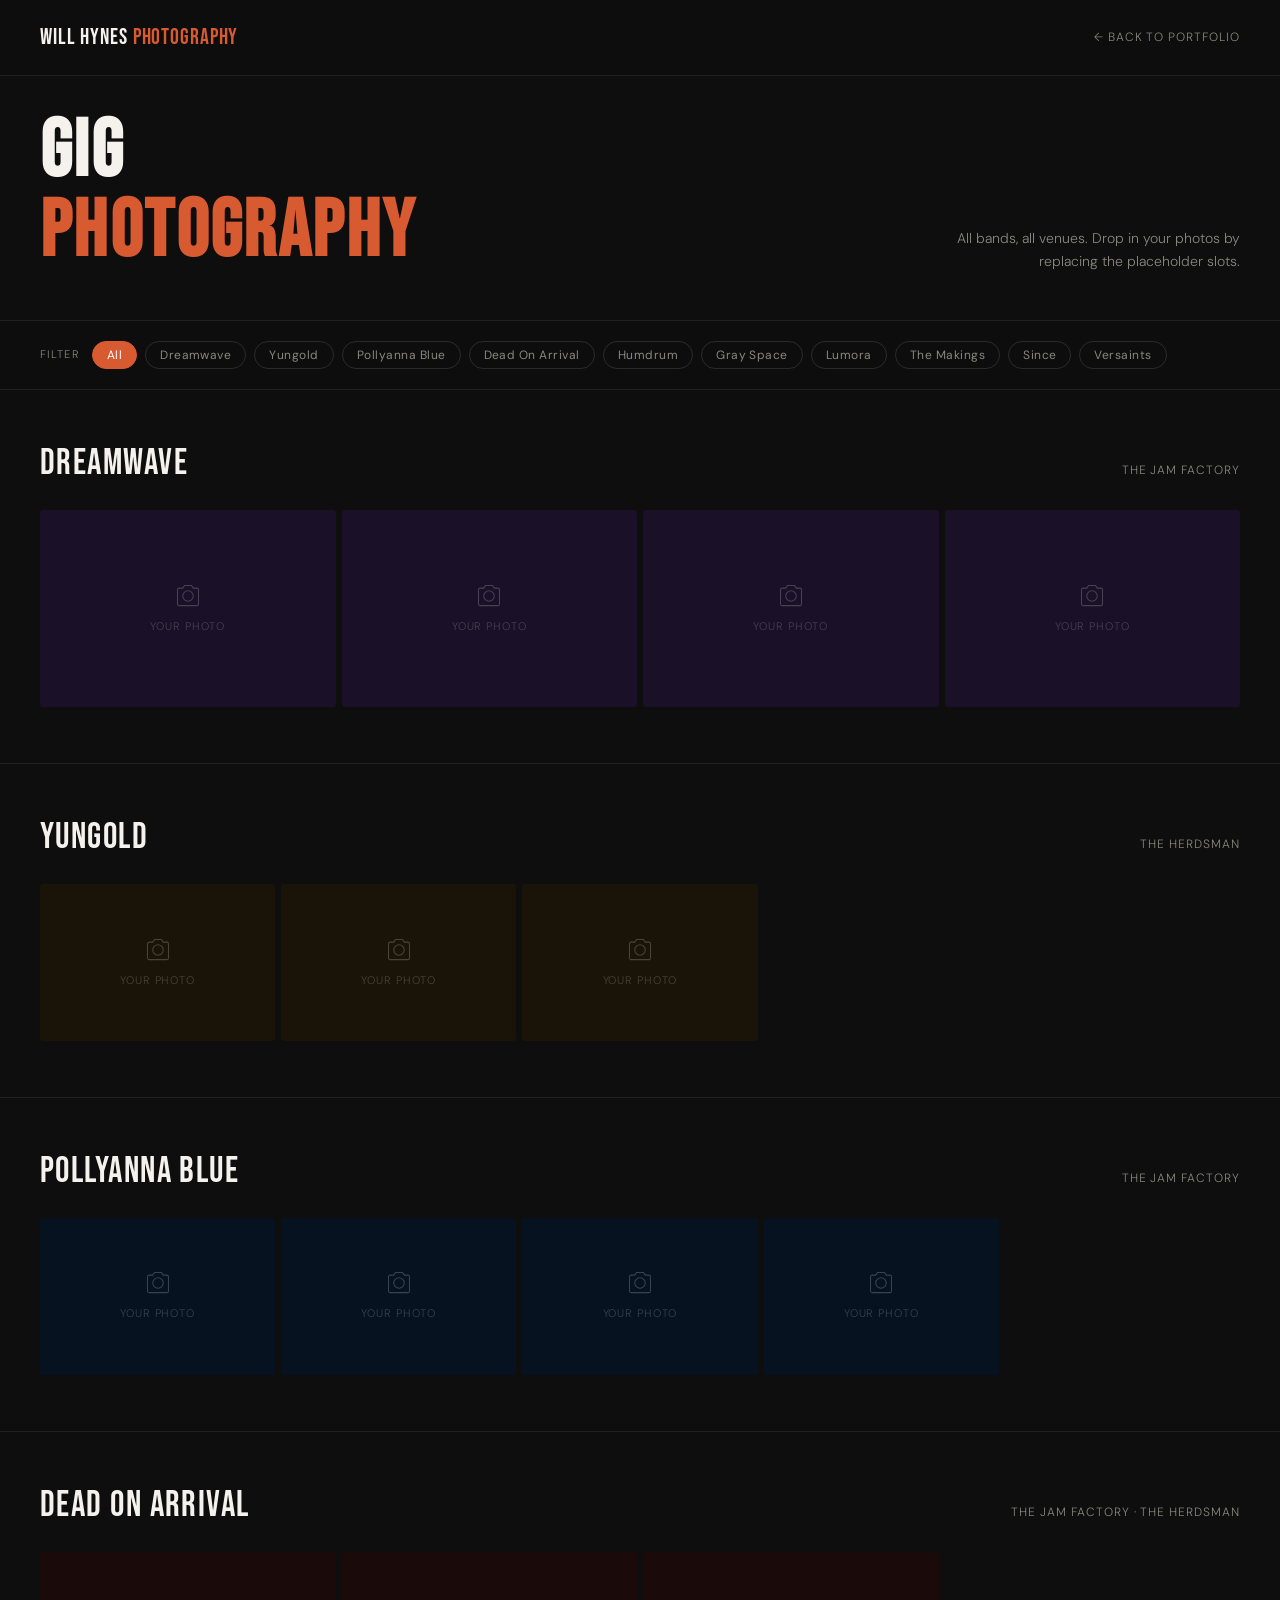
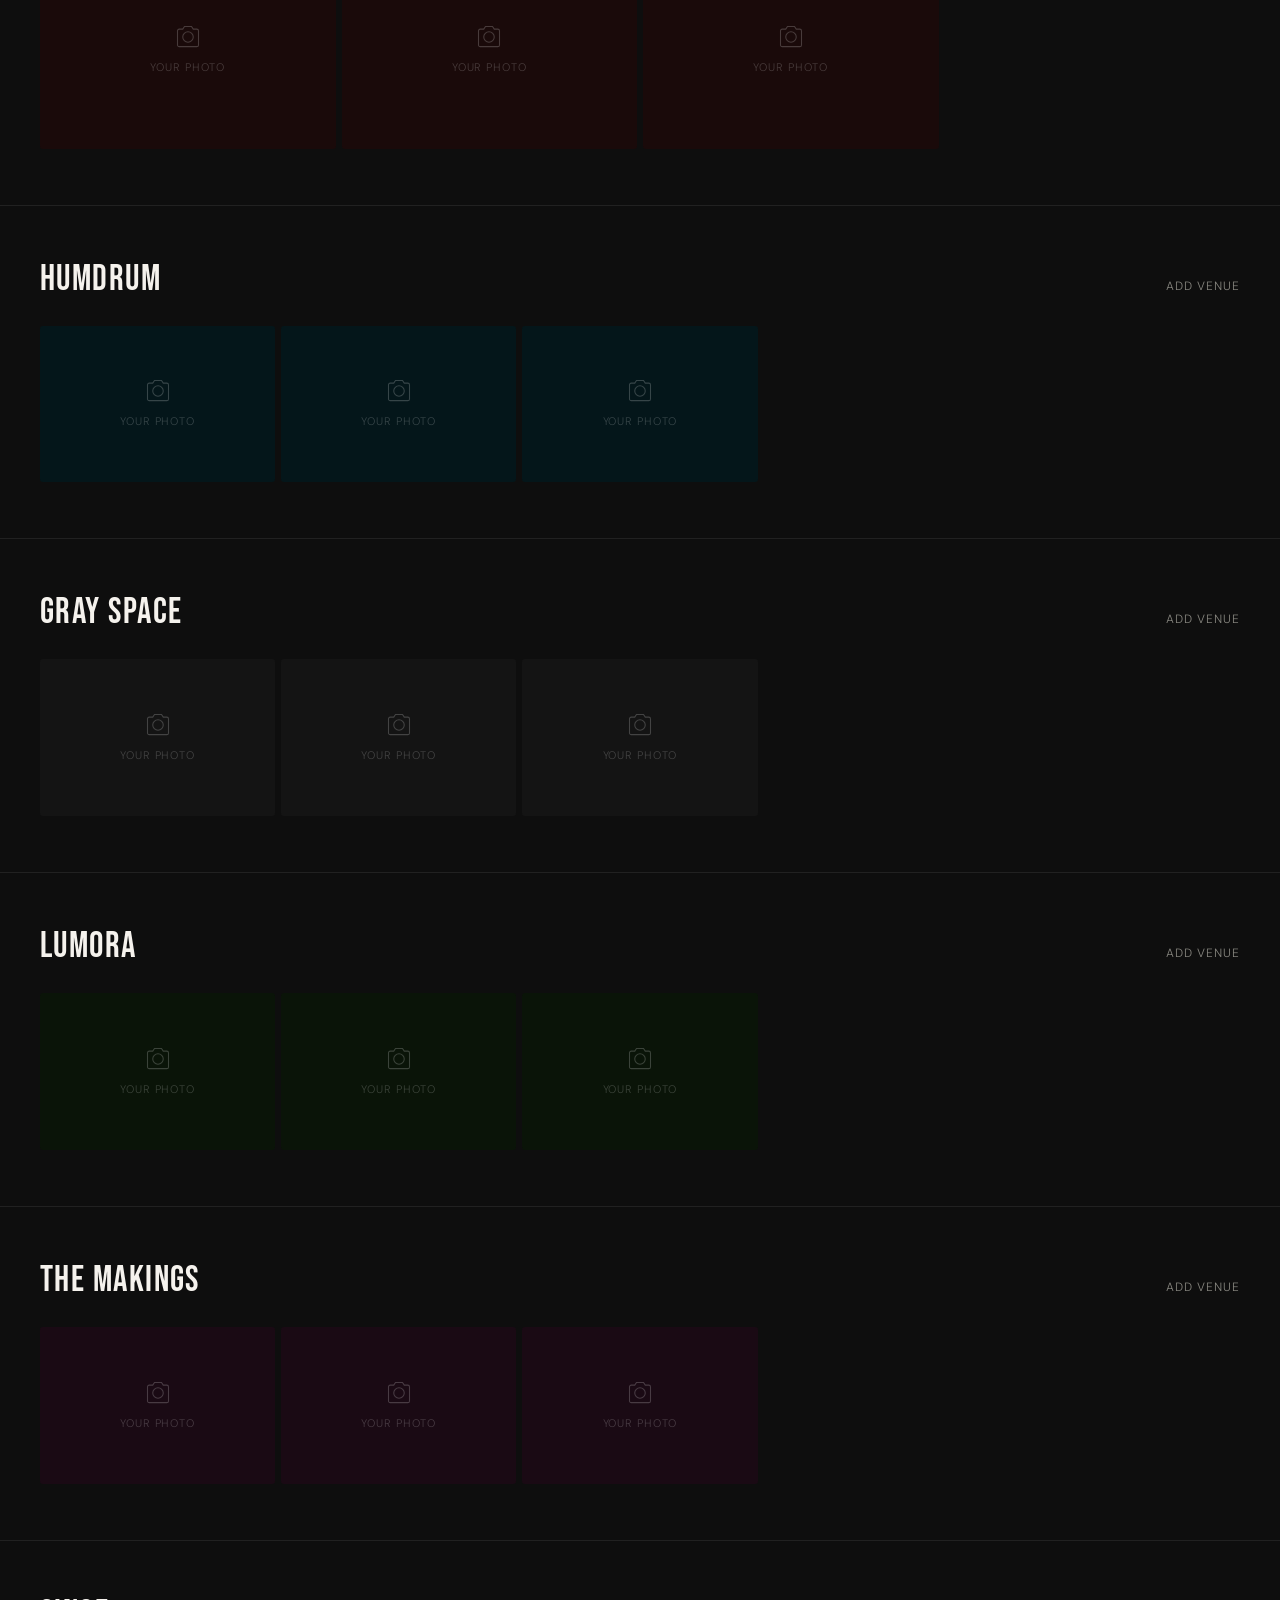
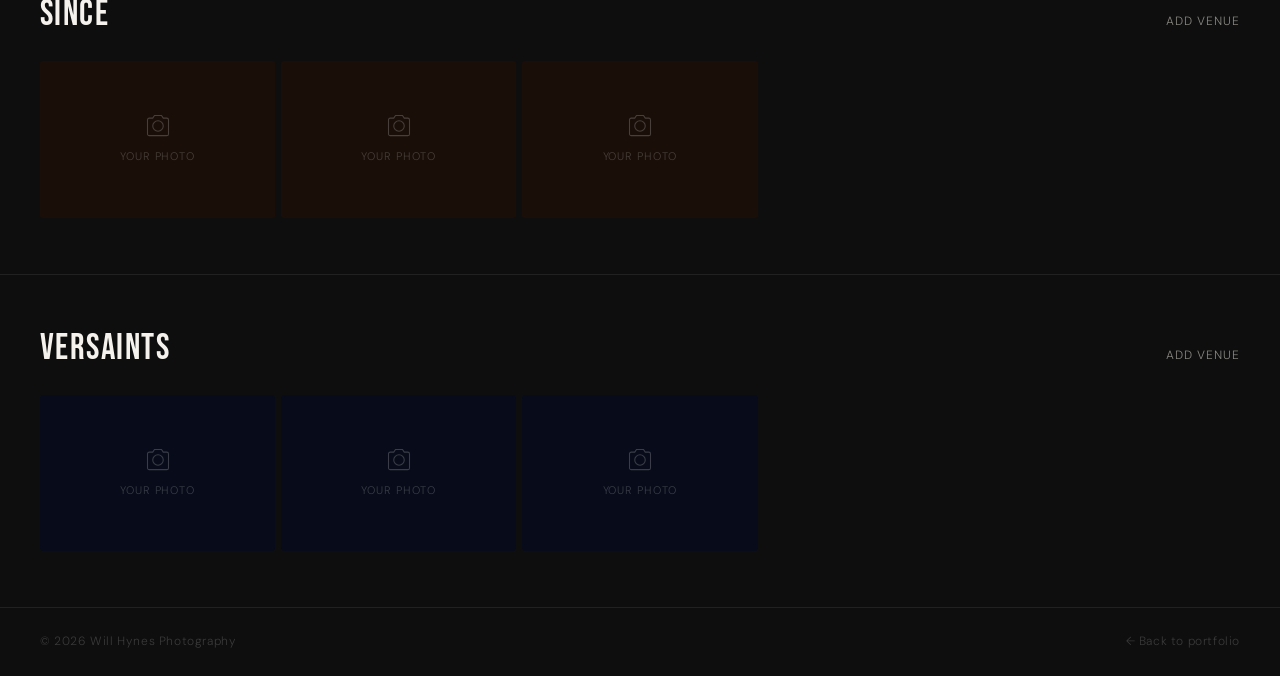
==== will_hynes_gallery.html @ dbe95821 "change photography to index.html, update links in code, tweak touches" ====
<!DOCTYPE html>
<html lang="en">
<head>
<meta charset="UTF-8">
<meta name="viewport" content="width=device-width, initial-scale=1.0">
<title>Gig Photography — Will Hynes</title>
<link rel="preconnect" href="https://fonts.googleapis.com">
<link rel="preconnect" href="https://fonts.gstatic.com" crossorigin>
<link href="https://fonts.googleapis.com/css2?family=Bebas+Neue&family=DM+Sans:ital,wght@0,300;0,400;0,500;1,300&display=swap" rel="stylesheet">
<style>
  *, *::before, *::after { box-sizing: border-box; margin: 0; padding: 0; }

  :root {
    --coral: #D85A30;
    --coral-light: #F0997B;
    --purple: #7F77DD;
    --off-black: #0e0e0e;
    --off-white: #F5F2ED;
    --mid: #888780;
    --font-display: 'Bebas Neue', sans-serif;
    --font-body: 'DM Sans', sans-serif;
  }

  html { scroll-behavior: smooth; }

  body {
    background: var(--off-black);
    color: var(--off-white);
    font-family: var(--font-body);
    font-weight: 300;
    line-height: 1.6;
    overflow-x: hidden;
  }

  /* ── NAV ── */
  nav {
    position: fixed; top: 0; left: 0; right: 0; z-index: 100;
    display: flex; align-items: center; justify-content: space-between;
    padding: 1.25rem 2.5rem;
    border-bottom: 0.5px solid rgba(255,255,255,0.08);
    background: rgba(14,14,14,0.9);
    backdrop-filter: blur(12px);
  }
  .nav-logo {
    font-family: var(--font-display);
    font-size: 22px;
    letter-spacing: 0.04em;
    color: var(--off-white);
    text-decoration: none;
  }
  .nav-logo span { color: var(--coral); }
  .nav-back {
    font-size: 12px; letter-spacing: 0.08em; text-transform: uppercase;
    color: var(--mid); text-decoration: none;
    display: flex; align-items: center; gap: 6px;
    transition: color 0.2s;
  }
  .nav-back:hover { color: var(--off-white); }

  /* ── PAGE HEADER ── */
  .page-header {
    padding: 7rem 2.5rem 3rem;
    border-bottom: 0.5px solid rgba(255,255,255,0.08);
    display: flex; align-items: flex-end; justify-content: space-between;
    flex-wrap: wrap; gap: 1rem;
  }
  .page-header h1 {
    font-family: var(--font-display);
    font-size: clamp(42px, 7vw, 80px);
    letter-spacing: 0.03em;
    line-height: 1;
  }
  .page-header h1 span { color: var(--coral); }
  .page-header p {
    font-size: 14px; color: var(--mid);
    max-width: 300px; text-align: right; line-height: 1.6;
  }

  /* ── FILTER BAR ── */
  .filter-bar {
    padding: 1.25rem 2.5rem;
    border-bottom: 0.5px solid rgba(255,255,255,0.08);
    display: flex; gap: 8px; flex-wrap: wrap; align-items: center;
    position: sticky; top: 64px; z-index: 50;
    background: rgba(14,14,14,0.95);
    backdrop-filter: blur(8px);
  }
  .filter-label {
    font-size: 11px; letter-spacing: 0.1em; text-transform: uppercase;
    color: var(--mid); margin-right: 4px;
  }
  .filter-btn {
    font-family: var(--font-body);
    font-size: 12px; letter-spacing: 0.04em;
    padding: 5px 14px;
    background: transparent;
    border: 0.5px solid rgba(255,255,255,0.12);
    border-radius: 999px;
    color: var(--mid);
    cursor: pointer;
    transition: border-color 0.15s, color 0.15s, background 0.15s;
    white-space: nowrap;
  }
  .filter-btn:hover { border-color: rgba(255,255,255,0.3); color: var(--off-white); }
  .filter-btn.active {
    background: var(--coral);
    border-color: var(--coral);
    color: #fff;
  }

  /* ── BAND SECTIONS ── */
  .band-section {
    padding: 3.5rem 2.5rem;
    border-bottom: 0.5px solid rgba(255,255,255,0.08);
  }
  .band-header {
    display: flex; align-items: baseline; justify-content: space-between;
    margin-bottom: 1.75rem; flex-wrap: wrap; gap: 0.5rem;
  }
  .band-name {
    font-family: var(--font-display);
    font-size: 36px;
    letter-spacing: 0.04em;
    line-height: 1;
  }
  .band-meta {
    font-size: 12px; color: var(--mid);
    letter-spacing: 0.08em; text-transform: uppercase;
  }
  .band-grid {
    display: grid;
    grid-template-columns: repeat(auto-fill, minmax(200px, 1fr));
    gap: 6px;
  }
  .band-grid.wide {
    grid-template-columns: repeat(auto-fill, minmax(260px, 1fr));
  }

  /* photo slot */
  .photo-slot {
    background: #1a1a1a;
    border-radius: 3px;
    overflow: hidden;
    position: relative;
    cursor: pointer;
  }
  .photo-slot-inner {
    aspect-ratio: 3/2;
    display: flex; flex-direction: column;
    align-items: center; justify-content: center;
    gap: 8px;
  }
  .photo-slot-inner svg { opacity: 0.2; }
  .photo-slot-inner span {
    font-size: 11px; color: rgba(255,255,255,0.2);
    letter-spacing: 0.08em; text-transform: uppercase;
  }
  .photo-hover {
    position: absolute; inset: 0;
    background: linear-gradient(to top, rgba(14,14,14,0.75) 0%, transparent 55%);
    display: flex; flex-direction: column; justify-content: flex-end;
    padding: 0.75rem;
    opacity: 0; transition: opacity 0.2s;
  }
  .photo-slot:hover .photo-hover { opacity: 1; }
  .photo-hover-title { font-size: 13px; font-weight: 500; }
  .photo-hover-sub { font-size: 11px; color: var(--mid); }

  /* tint variants */
  .t-purple { background: #1a1028; }
  .t-amber  { background: #1a1408; }
  .t-blue   { background: #071220; }
  .t-red    { background: #1a0a0a; }
  .t-teal   { background: #04161a; }
  .t-gray   { background: #141414; }
  .t-green  { background: #0a1408; }
  .t-pink   { background: #1a0a14; }
  .t-coral  { background: #1a0e08; }
  .t-navy   { background: #080c1a; }

  /* ── FOOTER ── */
  footer {
    padding: 1.5rem 2.5rem;
    display: flex; align-items: center; justify-content: space-between;
    font-size: 12px; color: rgba(255,255,255,0.18);
    letter-spacing: 0.05em; flex-wrap: wrap; gap: 0.5rem;
  }

  /* ── FADE IN ── */
  .fade-up {
    opacity: 0; transform: translateY(20px);
    transition: opacity 0.6s ease, transform 0.6s ease;
  }
  .fade-up.visible { opacity: 1; transform: translateY(0); }

  @media (max-width: 600px) {
    .page-header { padding: 6rem 1.25rem 2rem; }
    .filter-bar { padding: 1rem 1.25rem; }
    .band-section { padding: 2.5rem 1.25rem; }
    nav { padding: 1rem 1.25rem; }
    footer { padding: 1.25rem; }
  }
</style>
</head>
<body>

<nav>
  <a href="index.html" class="nav-logo">Will Hynes <span>Photography</span></a>
  <a href="index.html" class="nav-back">← Back to portfolio</a>
</nav>

<div class="page-header">
  <h1>Gig<br><span>Photography</span></h1>
  <p>All bands, all venues. Drop in your photos by replacing the placeholder slots.</p>
</div>

<!-- FILTER BAR -->
<div class="filter-bar">
  <span class="filter-label">Filter</span>
  <button class="filter-btn active" data-filter="all">All</button>
  <button class="filter-btn" data-filter="dreamwave">Dreamwave</button>
  <button class="filter-btn" data-filter="yungold">Yungold</button>
  <button class="filter-btn" data-filter="pollyanna-blue">Pollyanna Blue</button>
  <button class="filter-btn" data-filter="dead-on-arrival">Dead On Arrival</button>
  <button class="filter-btn" data-filter="humdrum">Humdrum</button>
  <button class="filter-btn" data-filter="gray-space">Gray Space</button>
  <button class="filter-btn" data-filter="lumora">Lumora</button>
  <button class="filter-btn" data-filter="the-makings">The Makings</button>
  <button class="filter-btn" data-filter="since">Since</button>
  <button class="filter-btn" data-filter="versaints">Versaints</button>
</div>

<!-- DREAMWAVE -->
<div class="band-section fade-up" data-band="dreamwave">
  <div class="band-header">
    <div class="band-name">Dreamwave</div>
    <div class="band-meta">The Jam Factory</div>
  </div>
  <div class="band-grid wide">
    <div class="photo-slot t-purple"><div class="photo-slot-inner"><svg width="28" height="28" viewBox="0 0 32 32" fill="none"><circle cx="16" cy="16" r="6" stroke="white" stroke-width="1.2"/><path d="M12 4h8l2 3h4a2 2 0 012 2v16a2 2 0 01-2 2H6a2 2 0 01-2-2V9a2 2 0 012-2h4l2-3z" stroke="white" stroke-width="1.2" fill="none"/></svg><span>your photo</span></div><div class="photo-hover"><div class="photo-hover-title">Dreamwave</div><div class="photo-hover-sub">The Jam Factory</div></div></div>
    <div class="photo-slot t-purple"><div class="photo-slot-inner"><svg width="28" height="28" viewBox="0 0 32 32" fill="none"><circle cx="16" cy="16" r="6" stroke="white" stroke-width="1.2"/><path d="M12 4h8l2 3h4a2 2 0 012 2v16a2 2 0 01-2 2H6a2 2 0 01-2-2V9a2 2 0 012-2h4l2-3z" stroke="white" stroke-width="1.2" fill="none"/></svg><span>your photo</span></div><div class="photo-hover"><div class="photo-hover-title">Dreamwave</div><div class="photo-hover-sub">The Jam Factory</div></div></div>
    <div class="photo-slot t-purple"><div class="photo-slot-inner"><svg width="28" height="28" viewBox="0 0 32 32" fill="none"><circle cx="16" cy="16" r="6" stroke="white" stroke-width="1.2"/><path d="M12 4h8l2 3h4a2 2 0 012 2v16a2 2 0 01-2 2H6a2 2 0 01-2-2V9a2 2 0 012-2h4l2-3z" stroke="white" stroke-width="1.2" fill="none"/></svg><span>your photo</span></div><div class="photo-hover"><div class="photo-hover-title">Dreamwave</div><div class="photo-hover-sub">The Jam Factory</div></div></div>
    <div class="photo-slot t-purple"><div class="photo-slot-inner"><svg width="28" height="28" viewBox="0 0 32 32" fill="none"><circle cx="16" cy="16" r="6" stroke="white" stroke-width="1.2"/><path d="M12 4h8l2 3h4a2 2 0 012 2v16a2 2 0 01-2 2H6a2 2 0 01-2-2V9a2 2 0 012-2h4l2-3z" stroke="white" stroke-width="1.2" fill="none"/></svg><span>your photo</span></div><div class="photo-hover"><div class="photo-hover-title">Dreamwave</div><div class="photo-hover-sub">The Jam Factory</div></div></div>
  </div>
</div>

<!-- YUNGOLD -->
<div class="band-section fade-up" data-band="yungold">
  <div class="band-header">
    <div class="band-name">Yungold</div>
    <div class="band-meta">The Herdsman</div>
  </div>
  <div class="band-grid">
    <div class="photo-slot t-amber"><div class="photo-slot-inner"><svg width="28" height="28" viewBox="0 0 32 32" fill="none"><circle cx="16" cy="16" r="6" stroke="white" stroke-width="1.2"/><path d="M12 4h8l2 3h4a2 2 0 012 2v16a2 2 0 01-2 2H6a2 2 0 01-2-2V9a2 2 0 012-2h4l2-3z" stroke="white" stroke-width="1.2" fill="none"/></svg><span>your photo</span></div><div class="photo-hover"><div class="photo-hover-title">Yungold</div><div class="photo-hover-sub">The Herdsman</div></div></div>
    <div class="photo-slot t-amber"><div class="photo-slot-inner"><svg width="28" height="28" viewBox="0 0 32 32" fill="none"><circle cx="16" cy="16" r="6" stroke="white" stroke-width="1.2"/><path d="M12 4h8l2 3h4a2 2 0 012 2v16a2 2 0 01-2 2H6a2 2 0 01-2-2V9a2 2 0 012-2h4l2-3z" stroke="white" stroke-width="1.2" fill="none"/></svg><span>your photo</span></div><div class="photo-hover"><div class="photo-hover-title">Yungold</div><div class="photo-hover-sub">The Herdsman</div></div></div>
    <div class="photo-slot t-amber"><div class="photo-slot-inner"><svg width="28" height="28" viewBox="0 0 32 32" fill="none"><circle cx="16" cy="16" r="6" stroke="white" stroke-width="1.2"/><path d="M12 4h8l2 3h4a2 2 0 012 2v16a2 2 0 01-2 2H6a2 2 0 01-2-2V9a2 2 0 012-2h4l2-3z" stroke="white" stroke-width="1.2" fill="none"/></svg><span>your photo</span></div><div class="photo-hover"><div class="photo-hover-title">Yungold</div><div class="photo-hover-sub">The Herdsman</div></div></div>
  </div>
</div>

<!-- POLLYANNA BLUE -->
<div class="band-section fade-up" data-band="pollyanna-blue">
  <div class="band-header">
    <div class="band-name">Pollyanna Blue</div>
    <div class="band-meta">The Jam Factory</div>
  </div>
  <div class="band-grid">
    <div class="photo-slot t-blue"><div class="photo-slot-inner"><svg width="28" height="28" viewBox="0 0 32 32" fill="none"><circle cx="16" cy="16" r="6" stroke="white" stroke-width="1.2"/><path d="M12 4h8l2 3h4a2 2 0 012 2v16a2 2 0 01-2 2H6a2 2 0 01-2-2V9a2 2 0 012-2h4l2-3z" stroke="white" stroke-width="1.2" fill="none"/></svg><span>your photo</span></div><div class="photo-hover"><div class="photo-hover-title">Pollyanna Blue</div><div class="photo-hover-sub">The Jam Factory</div></div></div>
    <div class="photo-slot t-blue"><div class="photo-slot-inner"><svg width="28" height="28" viewBox="0 0 32 32" fill="none"><circle cx="16" cy="16" r="6" stroke="white" stroke-width="1.2"/><path d="M12 4h8l2 3h4a2 2 0 012 2v16a2 2 0 01-2 2H6a2 2 0 01-2-2V9a2 2 0 012-2h4l2-3z" stroke="white" stroke-width="1.2" fill="none"/></svg><span>your photo</span></div><div class="photo-hover"><div class="photo-hover-title">Pollyanna Blue</div><div class="photo-hover-sub">The Jam Factory</div></div></div>
    <div class="photo-slot t-blue"><div class="photo-slot-inner"><svg width="28" height="28" viewBox="0 0 32 32" fill="none"><circle cx="16" cy="16" r="6" stroke="white" stroke-width="1.2"/><path d="M12 4h8l2 3h4a2 2 0 012 2v16a2 2 0 01-2 2H6a2 2 0 01-2-2V9a2 2 0 012-2h4l2-3z" stroke="white" stroke-width="1.2" fill="none"/></svg><span>your photo</span></div><div class="photo-hover"><div class="photo-hover-title">Pollyanna Blue</div><div class="photo-hover-sub">The Jam Factory</div></div></div>
    <div class="photo-slot t-blue"><div class="photo-slot-inner"><svg width="28" height="28" viewBox="0 0 32 32" fill="none"><circle cx="16" cy="16" r="6" stroke="white" stroke-width="1.2"/><path d="M12 4h8l2 3h4a2 2 0 012 2v16a2 2 0 01-2 2H6a2 2 0 01-2-2V9a2 2 0 012-2h4l2-3z" stroke="white" stroke-width="1.2" fill="none"/></svg><span>your photo</span></div><div class="photo-hover"><div class="photo-hover-title">Pollyanna Blue</div><div class="photo-hover-sub">The Jam Factory</div></div></div>
  </div>
</div>

<!-- DEAD ON ARRIVAL -->
<div class="band-section fade-up" data-band="dead-on-arrival">
  <div class="band-header">
    <div class="band-name">Dead On Arrival</div>
    <div class="band-meta">The Jam Factory · The Herdsman</div>
  </div>
  <div class="band-grid wide">
    <div class="photo-slot t-red"><div class="photo-slot-inner"><svg width="28" height="28" viewBox="0 0 32 32" fill="none"><circle cx="16" cy="16" r="6" stroke="white" stroke-width="1.2"/><path d="M12 4h8l2 3h4a2 2 0 012 2v16a2 2 0 01-2 2H6a2 2 0 01-2-2V9a2 2 0 012-2h4l2-3z" stroke="white" stroke-width="1.2" fill="none"/></svg><span>your photo</span></div><div class="photo-hover"><div class="photo-hover-title">Dead On Arrival</div><div class="photo-hover-sub">The Jam Factory</div></div></div>
    <div class="photo-slot t-red"><div class="photo-slot-inner"><svg width="28" height="28" viewBox="0 0 32 32" fill="none"><circle cx="16" cy="16" r="6" stroke="white" stroke-width="1.2"/><path d="M12 4h8l2 3h4a2 2 0 012 2v16a2 2 0 01-2 2H6a2 2 0 01-2-2V9a2 2 0 012-2h4l2-3z" stroke="white" stroke-width="1.2" fill="none"/></svg><span>your photo</span></div><div class="photo-hover"><div class="photo-hover-title">Dead On Arrival</div><div class="photo-hover-sub">The Herdsman</div></div></div>
    <div class="photo-slot t-red"><div class="photo-slot-inner"><svg width="28" height="28" viewBox="0 0 32 32" fill="none"><circle cx="16" cy="16" r="6" stroke="white" stroke-width="1.2"/><path d="M12 4h8l2 3h4a2 2 0 012 2v16a2 2 0 01-2 2H6a2 2 0 01-2-2V9a2 2 0 012-2h4l2-3z" stroke="white" stroke-width="1.2" fill="none"/></svg><span>your photo</span></div><div class="photo-hover"><div class="photo-hover-title">Dead On Arrival</div><div class="photo-hover-sub">The Jam Factory</div></div></div>
  </div>
</div>

<!-- HUMDRUM -->
<div class="band-section fade-up" data-band="humdrum">
  <div class="band-header">
    <div class="band-name">Humdrum</div>
    <div class="band-meta">Add venue</div>
  </div>
  <div class="band-grid">
    <div class="photo-slot t-teal"><div class="photo-slot-inner"><svg width="28" height="28" viewBox="0 0 32 32" fill="none"><circle cx="16" cy="16" r="6" stroke="white" stroke-width="1.2"/><path d="M12 4h8l2 3h4a2 2 0 012 2v16a2 2 0 01-2 2H6a2 2 0 01-2-2V9a2 2 0 012-2h4l2-3z" stroke="white" stroke-width="1.2" fill="none"/></svg><span>your photo</span></div><div class="photo-hover"><div class="photo-hover-title">Humdrum</div><div class="photo-hover-sub">Live</div></div></div>
    <div class="photo-slot t-teal"><div class="photo-slot-inner"><svg width="28" height="28" viewBox="0 0 32 32" fill="none"><circle cx="16" cy="16" r="6" stroke="white" stroke-width="1.2"/><path d="M12 4h8l2 3h4a2 2 0 012 2v16a2 2 0 01-2 2H6a2 2 0 01-2-2V9a2 2 0 012-2h4l2-3z" stroke="white" stroke-width="1.2" fill="none"/></svg><span>your photo</span></div><div class="photo-hover"><div class="photo-hover-title">Humdrum</div><div class="photo-hover-sub">Live</div></div></div>
    <div class="photo-slot t-teal"><div class="photo-slot-inner"><svg width="28" height="28" viewBox="0 0 32 32" fill="none"><circle cx="16" cy="16" r="6" stroke="white" stroke-width="1.2"/><path d="M12 4h8l2 3h4a2 2 0 012 2v16a2 2 0 01-2 2H6a2 2 0 01-2-2V9a2 2 0 012-2h4l2-3z" stroke="white" stroke-width="1.2" fill="none"/></svg><span>your photo</span></div><div class="photo-hover"><div class="photo-hover-title">Humdrum</div><div class="photo-hover-sub">Live</div></div></div>
  </div>
</div>

<!-- GRAY SPACE -->
<div class="band-section fade-up" data-band="gray-space">
  <div class="band-header">
    <div class="band-name">Gray Space</div>
    <div class="band-meta">Add venue</div>
  </div>
  <div class="band-grid">
    <div class="photo-slot t-gray"><div class="photo-slot-inner"><svg width="28" height="28" viewBox="0 0 32 32" fill="none"><circle cx="16" cy="16" r="6" stroke="white" stroke-width="1.2"/><path d="M12 4h8l2 3h4a2 2 0 012 2v16a2 2 0 01-2 2H6a2 2 0 01-2-2V9a2 2 0 012-2h4l2-3z" stroke="white" stroke-width="1.2" fill="none"/></svg><span>your photo</span></div><div class="photo-hover"><div class="photo-hover-title">Gray Space</div><div class="photo-hover-sub">Live</div></div></div>
    <div class="photo-slot t-gray"><div class="photo-slot-inner"><svg width="28" height="28" viewBox="0 0 32 32" fill="none"><circle cx="16" cy="16" r="6" stroke="white" stroke-width="1.2"/><path d="M12 4h8l2 3h4a2 2 0 012 2v16a2 2 0 01-2 2H6a2 2 0 01-2-2V9a2 2 0 012-2h4l2-3z" stroke="white" stroke-width="1.2" fill="none"/></svg><span>your photo</span></div><div class="photo-hover"><div class="photo-hover-title">Gray Space</div><div class="photo-hover-sub">Live</div></div></div>
    <div class="photo-slot t-gray"><div class="photo-slot-inner"><svg width="28" height="28" viewBox="0 0 32 32" fill="none"><circle cx="16" cy="16" r="6" stroke="white" stroke-width="1.2"/><path d="M12 4h8l2 3h4a2 2 0 012 2v16a2 2 0 01-2 2"/><path d="M12 4h8l2 3h4a2 2 0 012 2v16a2 2 0 01-2 2H6a2 2 0 01-2-2V9a2 2 0 012-2h4l2-3z" stroke="white" stroke-width="1.2" fill="none"/></svg><span>your photo</span></div><div class="photo-hover"><div class="photo-hover-title">Gray Space</div><div class="photo-hover-sub">Live</div></div></div>
  </div>
</div>

<!-- LUMORA -->
<div class="band-section fade-up" data-band="lumora">
  <div class="band-header">
    <div class="band-name">Lumora</div>
    <div class="band-meta">Add venue</div>
  </div>
  <div class="band-grid">
    <div class="photo-slot t-green"><div class="photo-slot-inner"><svg width="28" height="28" viewBox="0 0 32 32" fill="none"><circle cx="16" cy="16" r="6" stroke="white" stroke-width="1.2"/><path d="M12 4h8l2 3h4a2 2 0 012 2v16a2 2 0 01-2 2H6a2 2 0 01-2-2V9a2 2 0 012-2h4l2-3z" stroke="white" stroke-width="1.2" fill="none"/></svg><span>your photo</span></div><div class="photo-hover"><div class="photo-hover-title">Lumora</div><div class="photo-hover-sub">Live</div></div></div>
    <div class="photo-slot t-green"><div class="photo-slot-inner"><svg width="28" height="28" viewBox="0 0 32 32" fill="none"><circle cx="16" cy="16" r="6" stroke="white" stroke-width="1.2"/><path d="M12 4h8l2 3h4a2 2 0 012 2v16a2 2 0 01-2 2H6a2 2 0 01-2-2V9a2 2 0 012-2h4l2-3z" stroke="white" stroke-width="1.2" fill="none"/></svg><span>your photo</span></div><div class="photo-hover"><div class="photo-hover-title">Lumora</div><div class="photo-hover-sub">Live</div></div></div>
    <div class="photo-slot t-green"><div class="photo-slot-inner"><svg width="28" height="28" viewBox="0 0 32 32" fill="none"><circle cx="16" cy="16" r="6" stroke="white" stroke-width="1.2"/><path d="M12 4h8l2 3h4a2 2 0 012 2v16a2 2 0 01-2 2H6a2 2 0 01-2-2V9a2 2 0 012-2h4l2-3z" stroke="white" stroke-width="1.2" fill="none"/></svg><span>your photo</span></div><div class="photo-hover"><div class="photo-hover-title">Lumora</div><div class="photo-hover-sub">Live</div></div></div>
  </div>
</div>

<!-- THE MAKINGS -->
<div class="band-section fade-up" data-band="the-makings">
  <div class="band-header">
    <div class="band-name">The Makings</div>
    <div class="band-meta">Add venue</div>
  </div>
  <div class="band-grid">
    <div class="photo-slot t-pink"><div class="photo-slot-inner"><svg width="28" height="28" viewBox="0 0 32 32" fill="none"><circle cx="16" cy="16" r="6" stroke="white" stroke-width="1.2"/><path d="M12 4h8l2 3h4a2 2 0 012 2v16a2 2 0 01-2 2H6a2 2 0 01-2-2V9a2 2 0 012-2h4l2-3z" stroke="white" stroke-width="1.2" fill="none"/></svg><span>your photo</span></div><div class="photo-hover"><div class="photo-hover-title">The Makings</div><div class="photo-hover-sub">Live</div></div></div>
    <div class="photo-slot t-pink"><div class="photo-slot-inner"><svg width="28" height="28" viewBox="0 0 32 32" fill="none"><circle cx="16" cy="16" r="6" stroke="white" stroke-width="1.2"/><path d="M12 4h8l2 3h4a2 2 0 012 2v16a2 2 0 01-2 2H6a2 2 0 01-2-2V9a2 2 0 012-2h4l2-3z" stroke="white" stroke-width="1.2" fill="none"/></svg><span>your photo</span></div><div class="photo-hover"><div class="photo-hover-title">The Makings</div><div class="photo-hover-sub">Live</div></div></div>
    <div class="photo-slot t-pink"><div class="photo-slot-inner"><svg width="28" height="28" viewBox="0 0 32 32" fill="none"><circle cx="16" cy="16" r="6" stroke="white" stroke-width="1.2"/><path d="M12 4h8l2 3h4a2 2 0 012 2v16a2 2 0 01-2 2H6a2 2 0 01-2-2V9a2 2 0 012-2h4l2-3z" stroke="white" stroke-width="1.2" fill="none"/></svg><span>your photo</span></div><div class="photo-hover"><div class="photo-hover-title">The Makings</div><div class="photo-hover-sub">Live</div></div></div>
  </div>
</div>

<!-- SINCE -->
<div class="band-section fade-up" data-band="since">
  <div class="band-header">
    <div class="band-name">Since</div>
    <div class="band-meta">Add venue</div>
  </div>
  <div class="band-grid">
    <div class="photo-slot t-coral"><div class="photo-slot-inner"><svg width="28" height="28" viewBox="0 0 32 32" fill="none"><circle cx="16" cy="16" r="6" stroke="white" stroke-width="1.2"/><path d="M12 4h8l2 3h4a2 2 0 012 2v16a2 2 0 01-2 2H6a2 2 0 01-2-2V9a2 2 0 012-2h4l2-3z" stroke="white" stroke-width="1.2" fill="none"/></svg><span>your photo</span></div><div class="photo-hover"><div class="photo-hover-title">Since</div><div class="photo-hover-sub">Live</div></div></div>
    <div class="photo-slot t-coral"><div class="photo-slot-inner"><svg width="28" height="28" viewBox="0 0 32 32" fill="none"><circle cx="16" cy="16" r="6" stroke="white" stroke-width="1.2"/><path d="M12 4h8l2 3h4a2 2 0 012 2v16a2 2 0 01-2 2H6a2 2 0 01-2-2V9a2 2 0 012-2h4l2-3z" stroke="white" stroke-width="1.2" fill="none"/></svg><span>your photo</span></div><div class="photo-hover"><div class="photo-hover-title">Since</div><div class="photo-hover-sub">Live</div></div></div>
    <div class="photo-slot t-coral"><div class="photo-slot-inner"><svg width="28" height="28" viewBox="0 0 32 32" fill="none"><circle cx="16" cy="16" r="6" stroke="white" stroke-width="1.2"/><path d="M12 4h8l2 3h4a2 2 0 012 2v16a2 2 0 01-2 2H6a2 2 0 01-2-2V9a2 2 0 012-2h4l2-3z" stroke="white" stroke-width="1.2" fill="none"/></svg><span>your photo</span></div><div class="photo-hover"><div class="photo-hover-title">Since</div><div class="photo-hover-sub">Live</div></div></div>
  </div>
</div>

<!-- VERSAINTS -->
<div class="band-section fade-up" data-band="versaints">
  <div class="band-header">
    <div class="band-name">Versaints</div>
    <div class="band-meta">Add venue</div>
  </div>
  <div class="band-grid">
    <div class="photo-slot t-navy"><div class="photo-slot-inner"><svg width="28" height="28" viewBox="0 0 32 32" fill="none"><circle cx="16" cy="16" r="6" stroke="white" stroke-width="1.2"/><path d="M12 4h8l2 3h4a2 2 0 012 2v16a2 2 0 01-2 2H6a2 2 0 01-2-2V9a2 2 0 012-2h4l2-3z" stroke="white" stroke-width="1.2" fill="none"/></svg><span>your photo</span></div><div class="photo-hover"><div class="photo-hover-title">Versaints</div><div class="photo-hover-sub">Live</div></div></div>
    <div class="photo-slot t-navy"><div class="photo-slot-inner"><svg width="28" height="28" viewBox="0 0 32 32" fill="none"><circle cx="16" cy="16" r="6" stroke="white" stroke-width="1.2"/><path d="M12 4h8l2 3h4a2 2 0 012 2v16a2 2 0 01-2 2H6a2 2 0 01-2-2V9a2 2 0 012-2h4l2-3z" stroke="white" stroke-width="1.2" fill="none"/></svg><span>your photo</span></div><div class="photo-hover"><div class="photo-hover-title">Versaints</div><div class="photo-hover-sub">Live</div></div></div>
    <div class="photo-slot t-navy"><div class="photo-slot-inner"><svg width="28" height="28" viewBox="0 0 32 32" fill="none"><circle cx="16" cy="16" r="6" stroke="white" stroke-width="1.2"/><path d="M12 4h8l2 3h4a2 2 0 012 2v16a2 2 0 01-2 2H6a2 2 0 01-2-2V9a2 2 0 012-2h4l2-3z" stroke="white" stroke-width="1.2" fill="none"/></svg><span>your photo</span></div><div class="photo-hover"><div class="photo-hover-title">Versaints</div><div class="photo-hover-sub">Live</div></div></div>
  </div>
</div>

<footer>
  <span>© 2026 Will Hynes Photography</span>
  <a href="index.html" style="color:rgba(255,255,255,0.18); text-decoration:none;">← Back to portfolio</a>
</footer>

<script>
  const observer = new IntersectionObserver((entries) => {
    entries.forEach(e => { if (e.isIntersecting) { e.target.classList.add('visible'); observer.unobserve(e.target); } });
  }, { threshold: 0.08 });
  document.querySelectorAll('.fade-up').forEach(el => observer.observe(el));

  const btns = document.querySelectorAll('.filter-btn');
  const sections = document.querySelectorAll('.band-section');

  btns.forEach(btn => {
    btn.addEventListener('click', () => {
      btns.forEach(b => b.classList.remove('active'));
      btn.classList.add('active');
      const filter = btn.dataset.filter;
      sections.forEach(s => {
        if (filter === 'all' || s.dataset.band === filter) {
          s.style.display = '';
        } else {
          s.style.display = 'none';
        }
      });
    });
  });
</script>
</body>
</html>
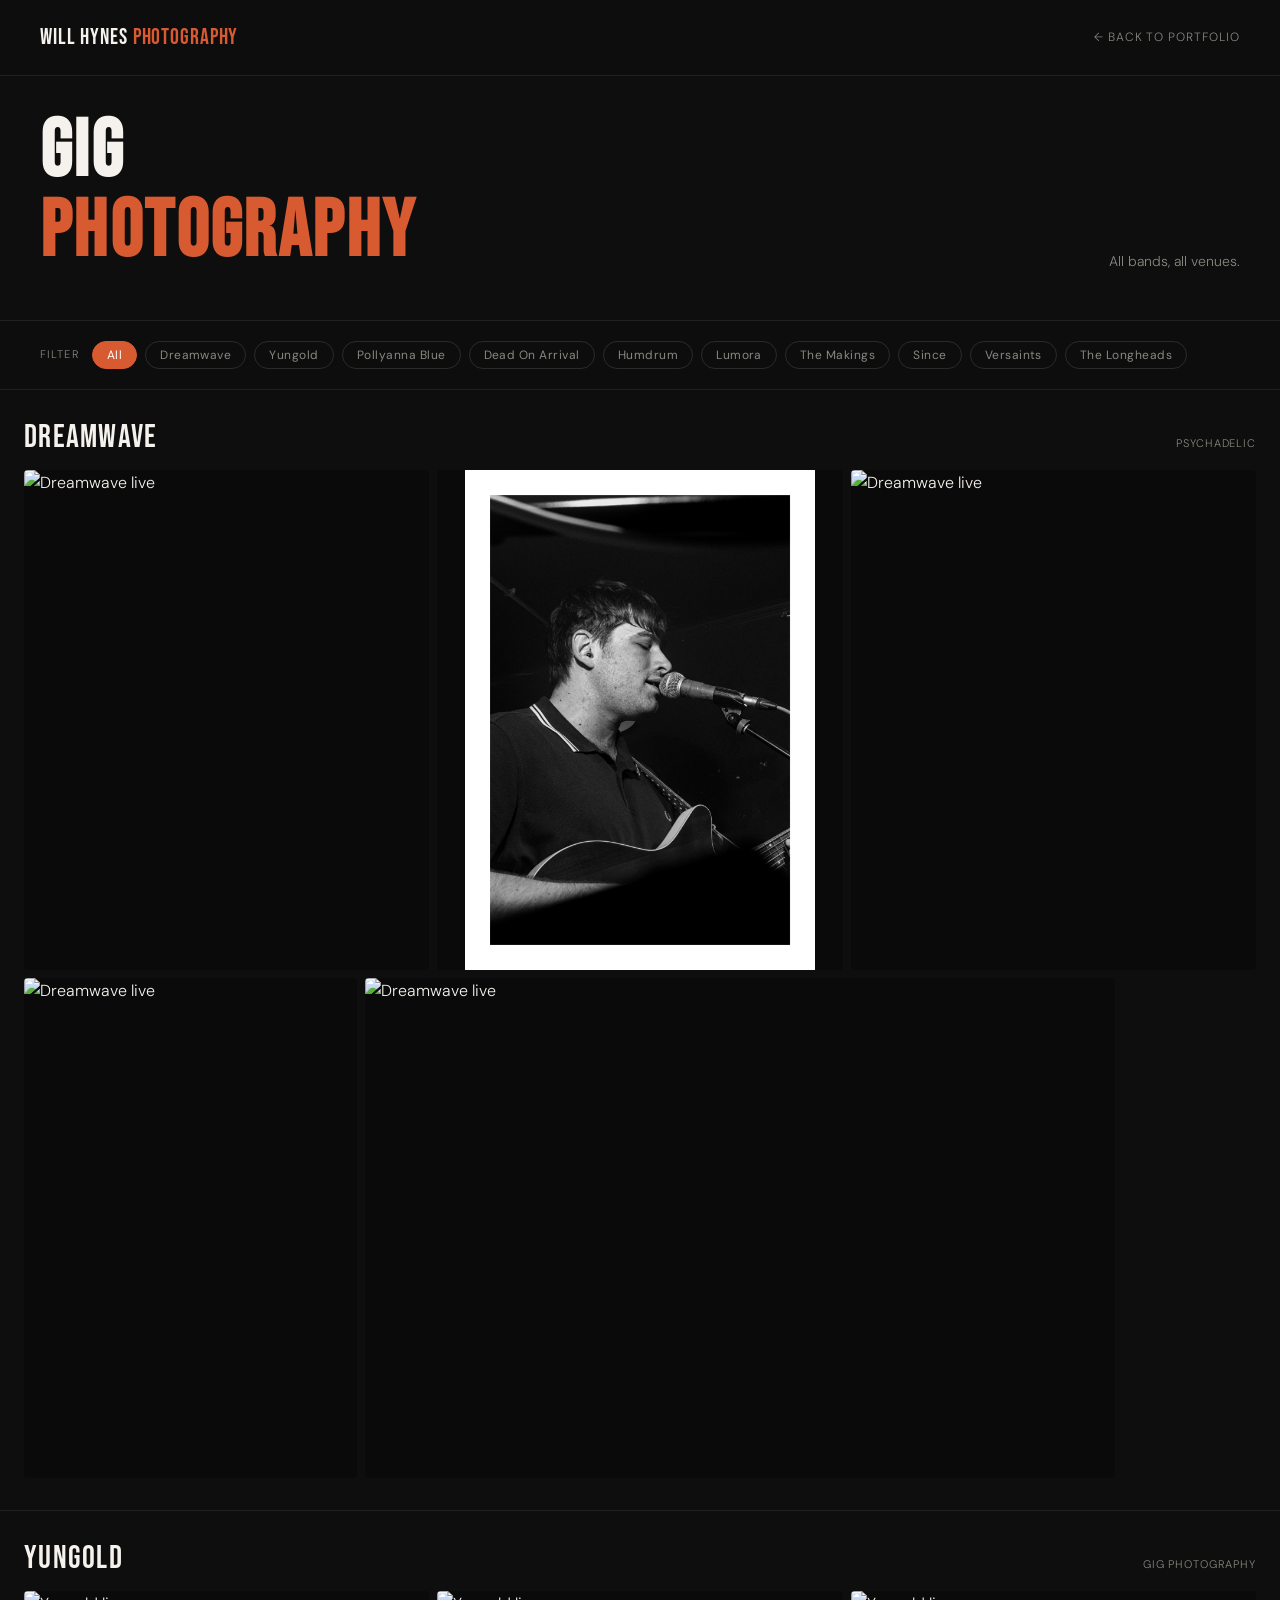
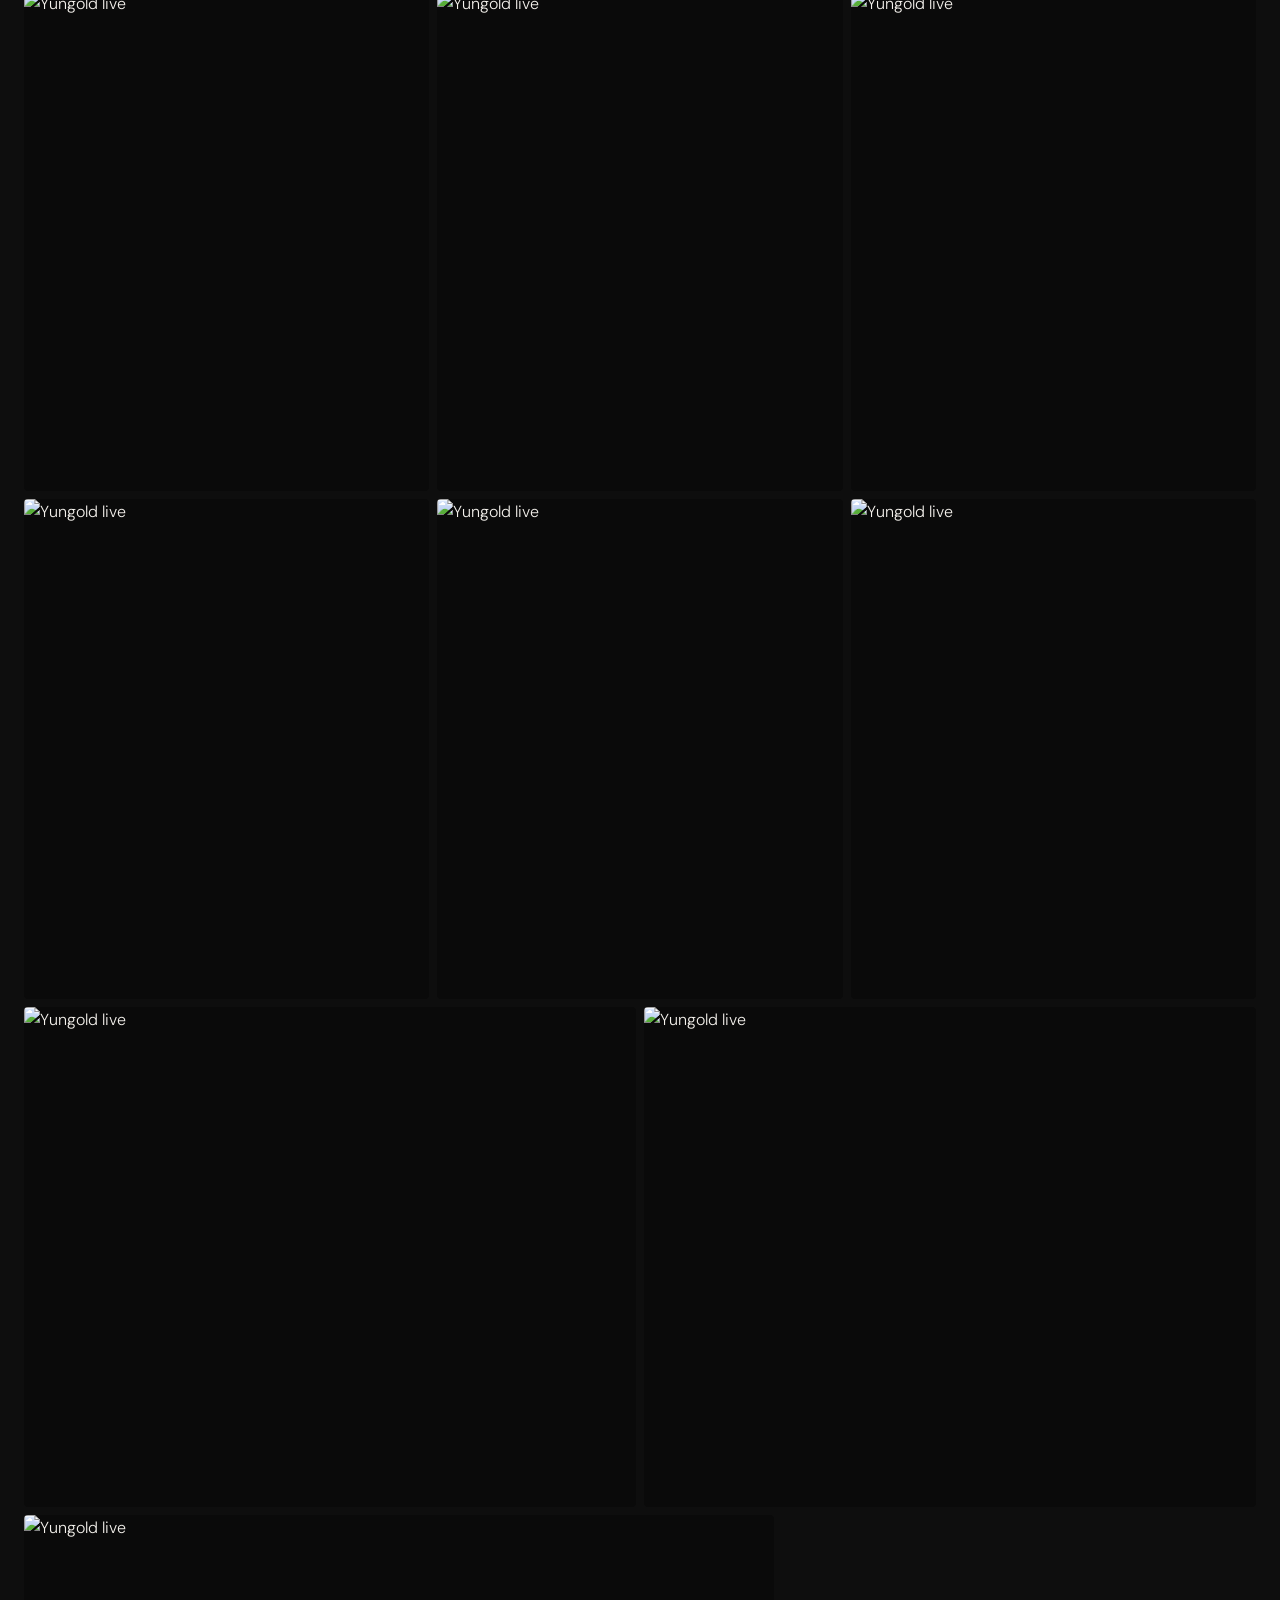
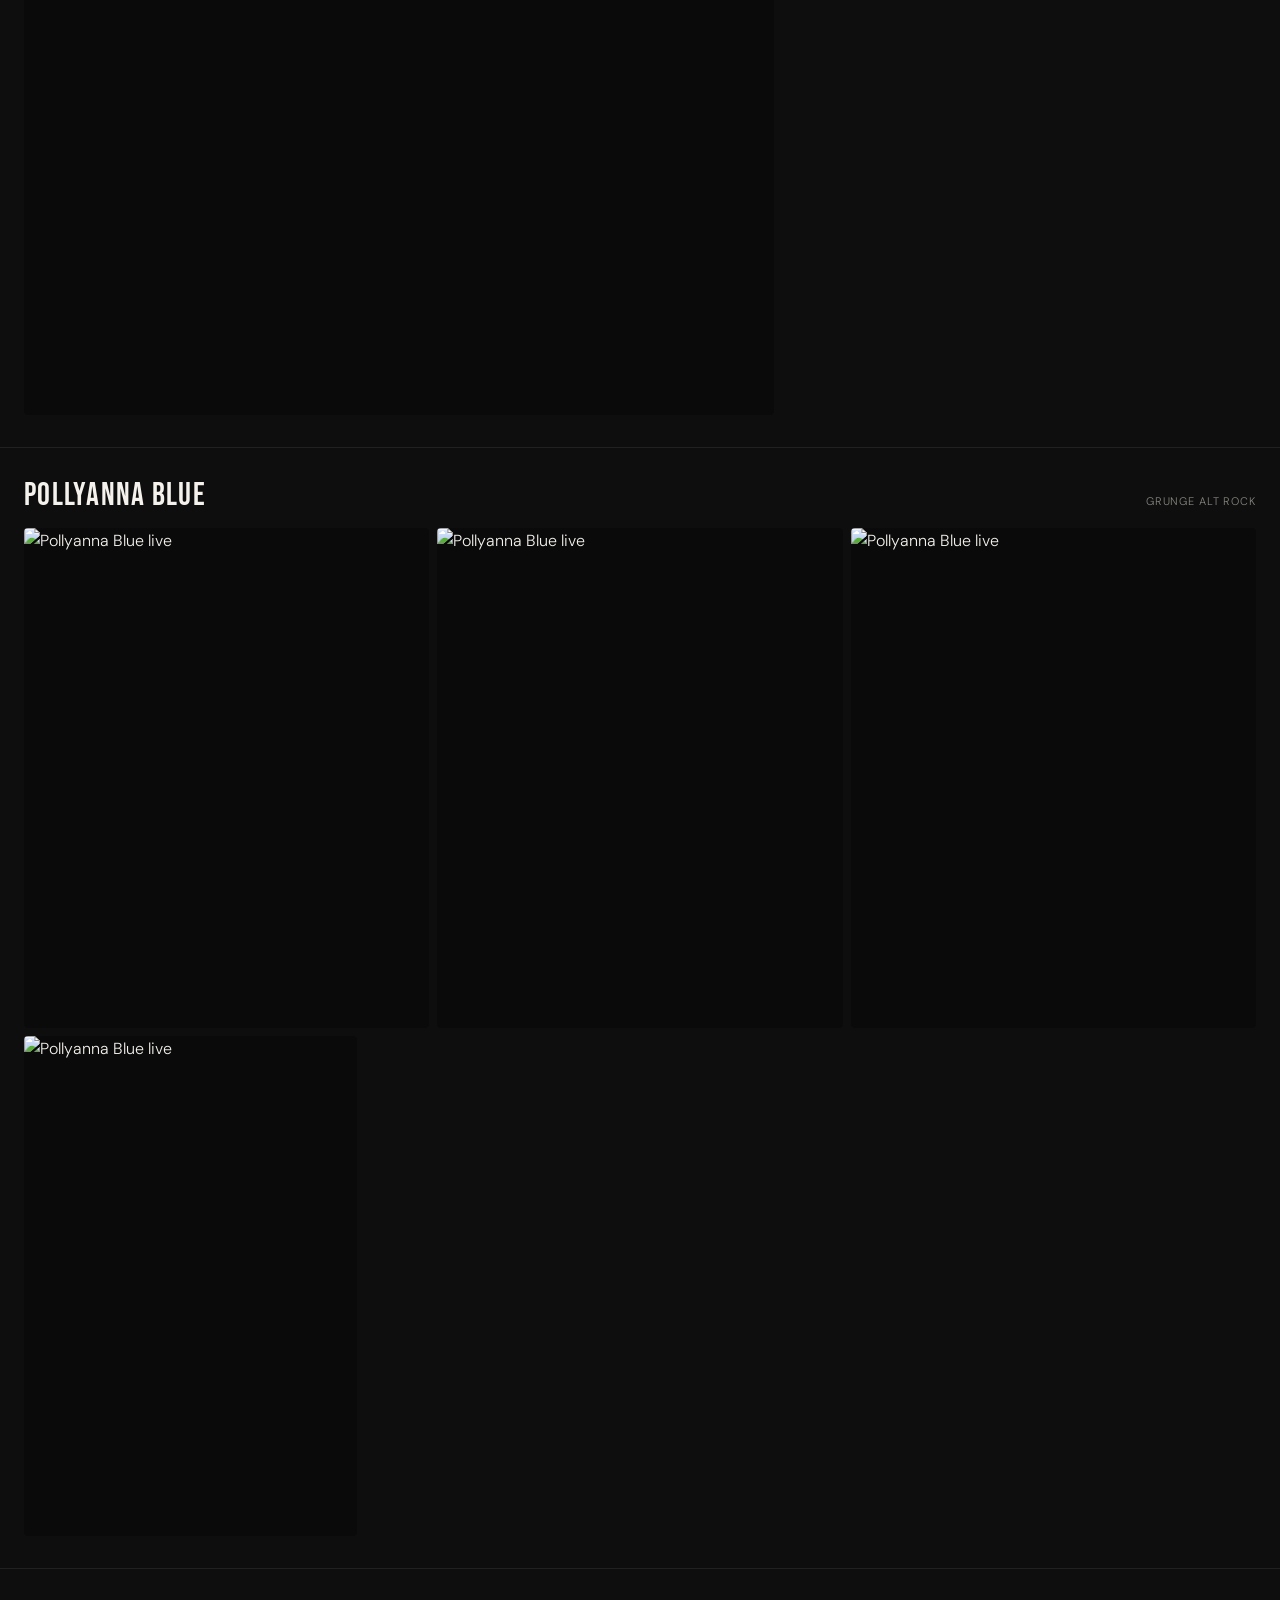
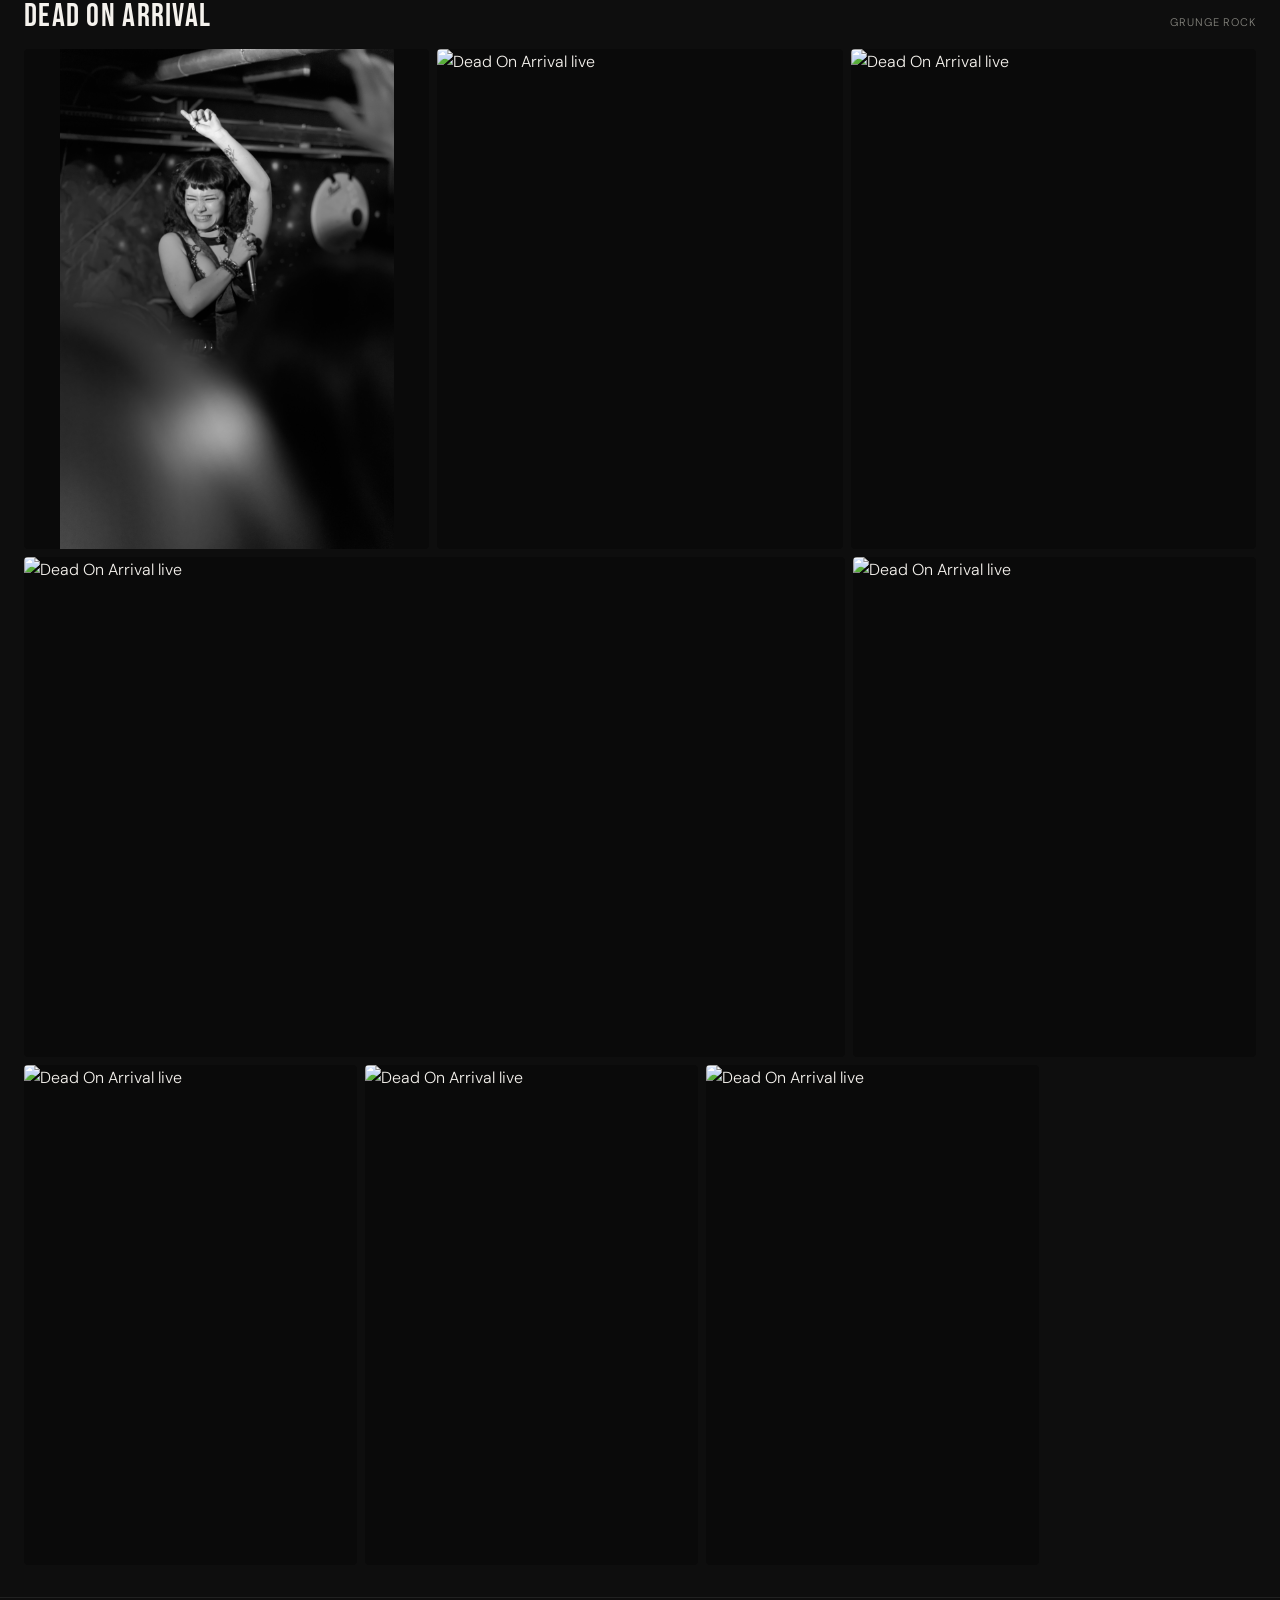
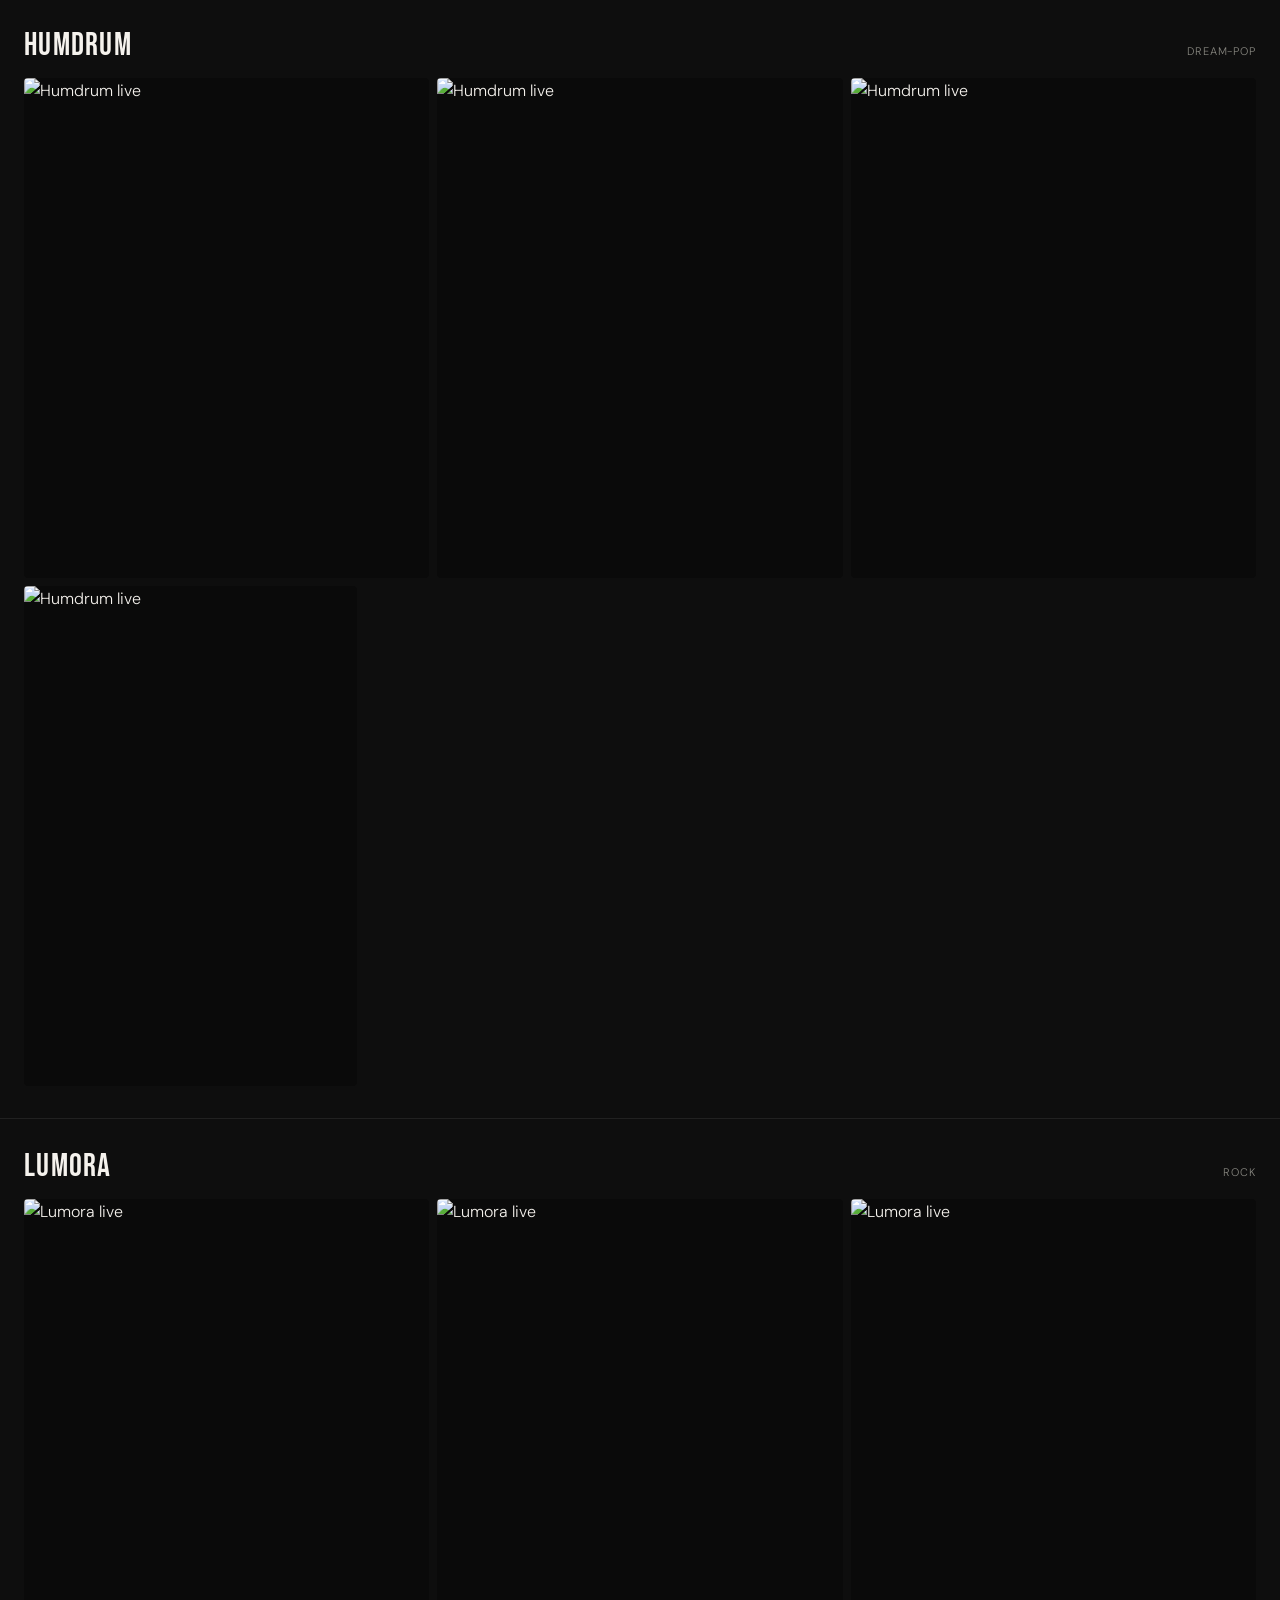
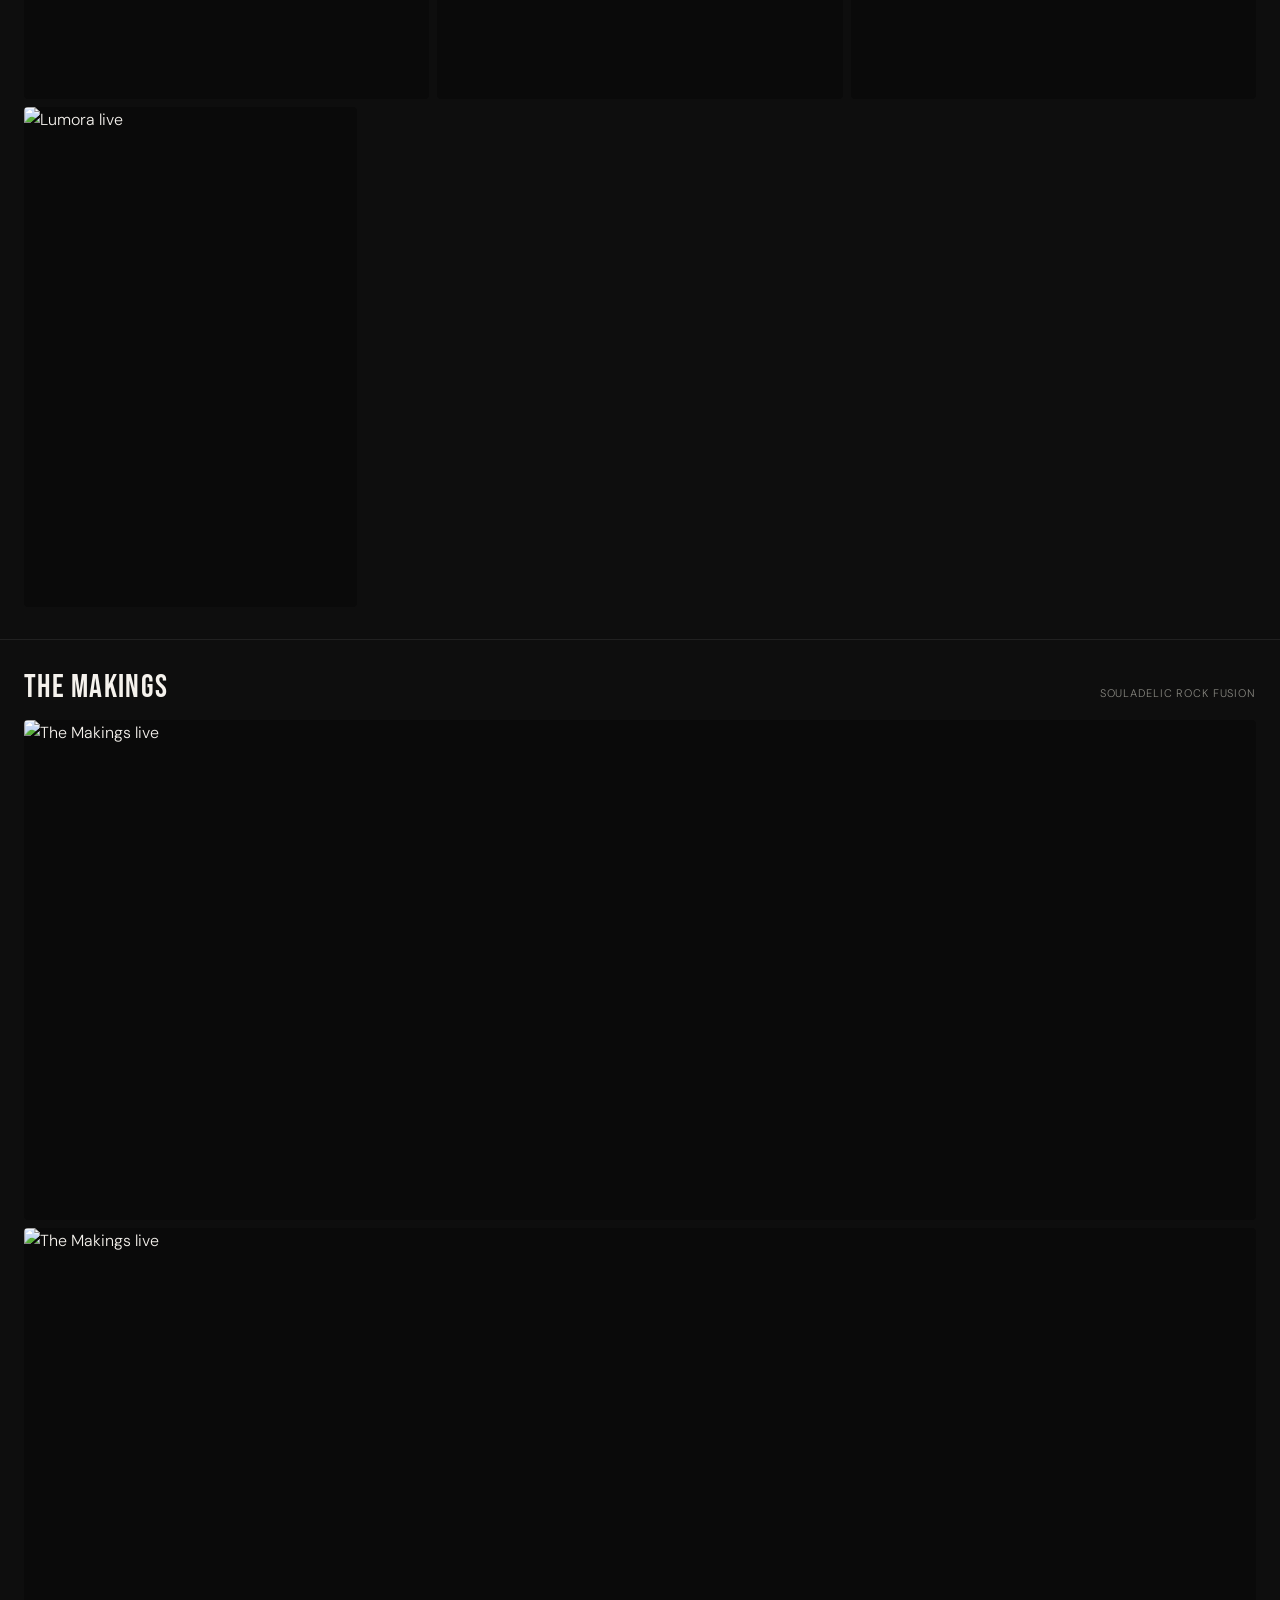
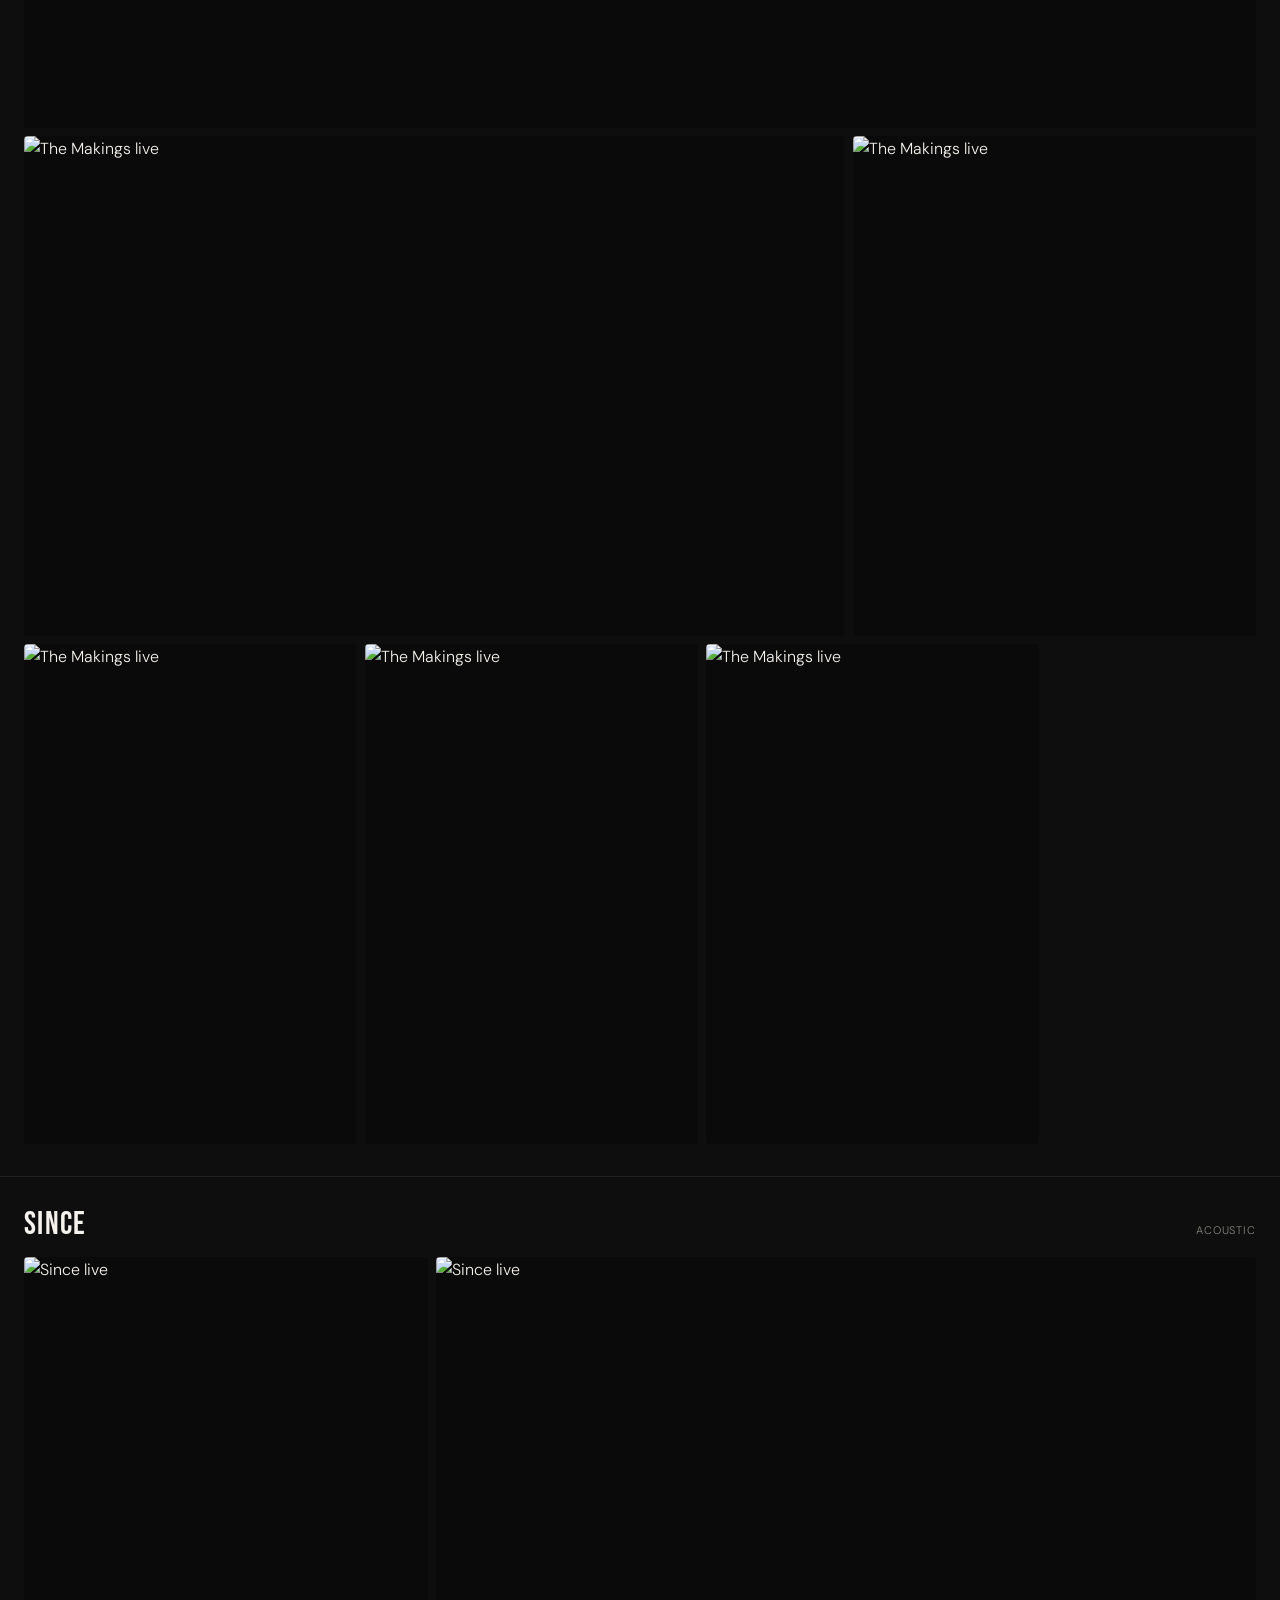
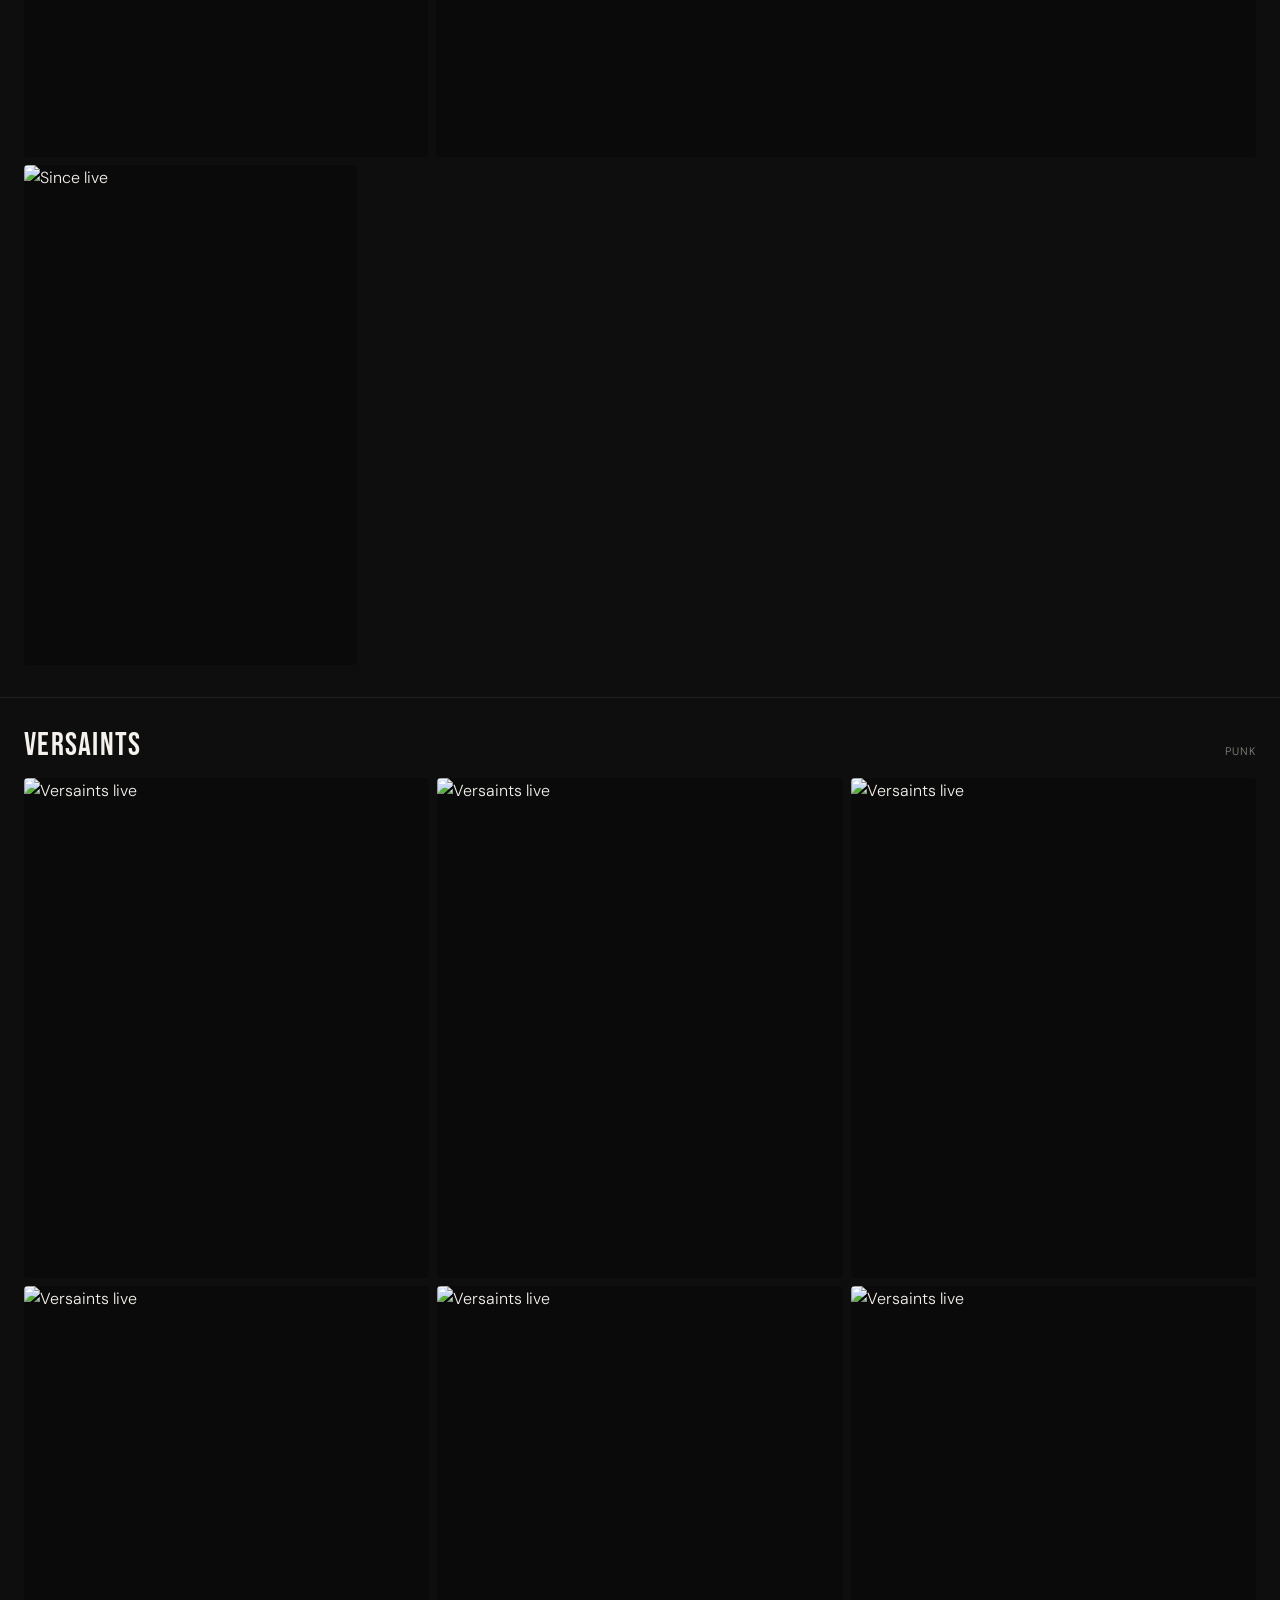
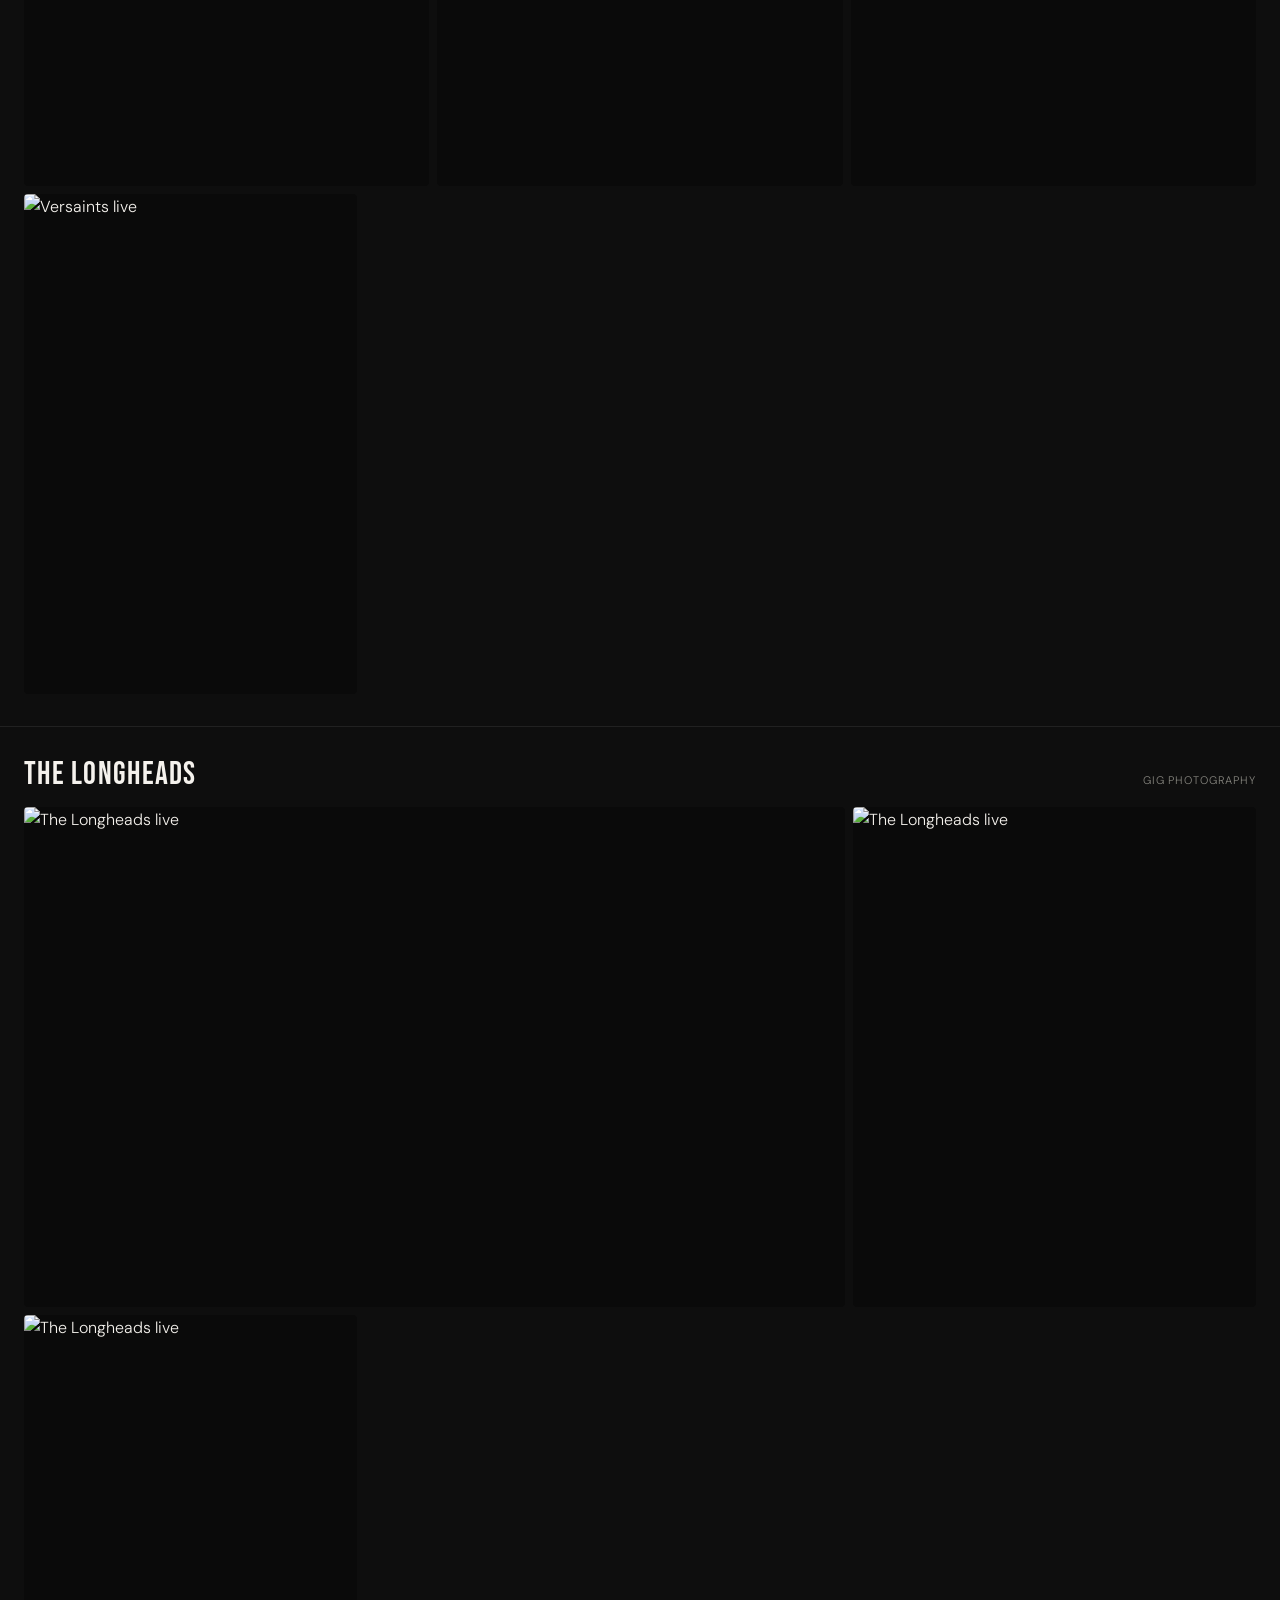
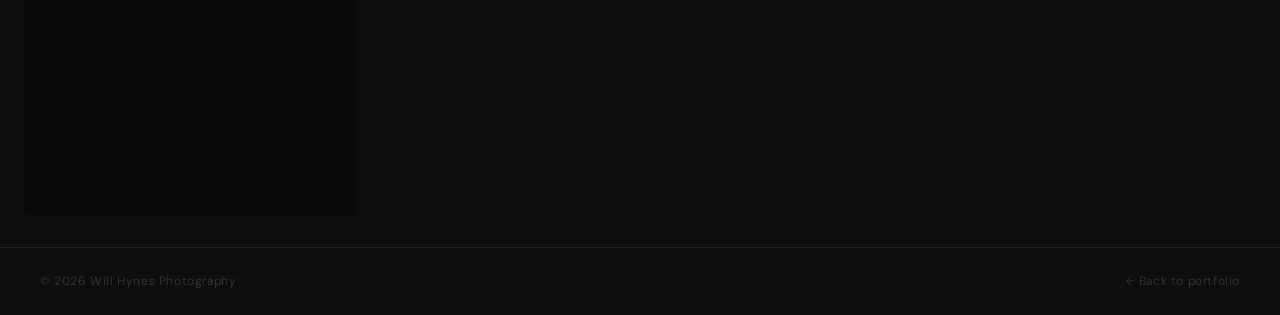
==== commit d7d046e8: "feat: transition to dynamic JSON-driven architecture and implement responsive masonry layout" ====
--- a/will_hynes_gallery.html
+++ b/will_hynes_gallery.html
@@ -1,395 +1,437 @@
-<!DOCTYPE html>
+<!doctype html>
 <html lang="en">
-<head>
-<meta charset="UTF-8">
-<meta name="viewport" content="width=device-width, initial-scale=1.0">
-<title>Gig Photography — Will Hynes</title>
-<link rel="preconnect" href="https://fonts.googleapis.com">
-<link rel="preconnect" href="https://fonts.gstatic.com" crossorigin>
-<link href="https://fonts.googleapis.com/css2?family=Bebas+Neue&family=DM+Sans:ital,wght@0,300;0,400;0,500;1,300&display=swap" rel="stylesheet">
-<style>
-  *, *::before, *::after { box-sizing: border-box; margin: 0; padding: 0; }
-
-  :root {
-    --coral: #D85A30;
-    --coral-light: #F0997B;
-    --purple: #7F77DD;
-    --off-black: #0e0e0e;
-    --off-white: #F5F2ED;
-    --mid: #888780;
-    --font-display: 'Bebas Neue', sans-serif;
-    --font-body: 'DM Sans', sans-serif;
-  }
-
-  html { scroll-behavior: smooth; }
-
-  body {
-    background: var(--off-black);
-    color: var(--off-white);
-    font-family: var(--font-body);
-    font-weight: 300;
-    line-height: 1.6;
-    overflow-x: hidden;
-  }
-
-  /* ── NAV ── */
-  nav {
-    position: fixed; top: 0; left: 0; right: 0; z-index: 100;
-    display: flex; align-items: center; justify-content: space-between;
-    padding: 1.25rem 2.5rem;
-    border-bottom: 0.5px solid rgba(255,255,255,0.08);
-    background: rgba(14,14,14,0.9);
-    backdrop-filter: blur(12px);
-  }
-  .nav-logo {
-    font-family: var(--font-display);
-    font-size: 22px;
-    letter-spacing: 0.04em;
-    color: var(--off-white);
-    text-decoration: none;
-  }
-  .nav-logo span { color: var(--coral); }
-  .nav-back {
-    font-size: 12px; letter-spacing: 0.08em; text-transform: uppercase;
-    color: var(--mid); text-decoration: none;
-    display: flex; align-items: center; gap: 6px;
-    transition: color 0.2s;
-  }
-  .nav-back:hover { color: var(--off-white); }
-
-  /* ── PAGE HEADER ── */
-  .page-header {
-    padding: 7rem 2.5rem 3rem;
-    border-bottom: 0.5px solid rgba(255,255,255,0.08);
-    display: flex; align-items: flex-end; justify-content: space-between;
-    flex-wrap: wrap; gap: 1rem;
-  }
-  .page-header h1 {
-    font-family: var(--font-display);
-    font-size: clamp(42px, 7vw, 80px);
-    letter-spacing: 0.03em;
-    line-height: 1;
-  }
-  .page-header h1 span { color: var(--coral); }
-  .page-header p {
-    font-size: 14px; color: var(--mid);
-    max-width: 300px; text-align: right; line-height: 1.6;
-  }
-
-  /* ── FILTER BAR ── */
-  .filter-bar {
-    padding: 1.25rem 2.5rem;
-    border-bottom: 0.5px solid rgba(255,255,255,0.08);
-    display: flex; gap: 8px; flex-wrap: wrap; align-items: center;
-    position: sticky; top: 64px; z-index: 50;
-    background: rgba(14,14,14,0.95);
-    backdrop-filter: blur(8px);
-  }
-  .filter-label {
-    font-size: 11px; letter-spacing: 0.1em; text-transform: uppercase;
-    color: var(--mid); margin-right: 4px;
-  }
-  .filter-btn {
-    font-family: var(--font-body);
-    font-size: 12px; letter-spacing: 0.04em;
-    padding: 5px 14px;
-    background: transparent;
-    border: 0.5px solid rgba(255,255,255,0.12);
-    border-radius: 999px;
-    color: var(--mid);
-    cursor: pointer;
-    transition: border-color 0.15s, color 0.15s, background 0.15s;
-    white-space: nowrap;
-  }
-  .filter-btn:hover { border-color: rgba(255,255,255,0.3); color: var(--off-white); }
-  .filter-btn.active {
-    background: var(--coral);
-    border-color: var(--coral);
-    color: #fff;
-  }
-
-  /* ── BAND SECTIONS ── */
-  .band-section {
-    padding: 3.5rem 2.5rem;
-    border-bottom: 0.5px solid rgba(255,255,255,0.08);
-  }
-  .band-header {
-    display: flex; align-items: baseline; justify-content: space-between;
-    margin-bottom: 1.75rem; flex-wrap: wrap; gap: 0.5rem;
-  }
-  .band-name {
-    font-family: var(--font-display);
-    font-size: 36px;
-    letter-spacing: 0.04em;
-    line-height: 1;
-  }
-  .band-meta {
-    font-size: 12px; color: var(--mid);
-    letter-spacing: 0.08em; text-transform: uppercase;
-  }
-  .band-grid {
-    display: grid;
-    grid-template-columns: repeat(auto-fill, minmax(200px, 1fr));
-    gap: 6px;
-  }
-  .band-grid.wide {
-    grid-template-columns: repeat(auto-fill, minmax(260px, 1fr));
-  }
-
-  /* photo slot */
-  .photo-slot {
-    background: #1a1a1a;
-    border-radius: 3px;
-    overflow: hidden;
-    position: relative;
-    cursor: pointer;
-  }
-  .photo-slot-inner {
-    aspect-ratio: 3/2;
-    display: flex; flex-direction: column;
-    align-items: center; justify-content: center;
-    gap: 8px;
-  }
-  .photo-slot-inner svg { opacity: 0.2; }
-  .photo-slot-inner span {
-    font-size: 11px; color: rgba(255,255,255,0.2);
-    letter-spacing: 0.08em; text-transform: uppercase;
-  }
-  .photo-hover {
-    position: absolute; inset: 0;
-    background: linear-gradient(to top, rgba(14,14,14,0.75) 0%, transparent 55%);
-    display: flex; flex-direction: column; justify-content: flex-end;
-    padding: 0.75rem;
-    opacity: 0; transition: opacity 0.2s;
-  }
-  .photo-slot:hover .photo-hover { opacity: 1; }
-  .photo-hover-title { font-size: 13px; font-weight: 500; }
-  .photo-hover-sub { font-size: 11px; color: var(--mid); }
-
-  /* tint variants */
-  .t-purple { background: #1a1028; }
-  .t-amber  { background: #1a1408; }
-  .t-blue   { background: #071220; }
-  .t-red    { background: #1a0a0a; }
-  .t-teal   { background: #04161a; }
-  .t-gray   { background: #141414; }
-  .t-green  { background: #0a1408; }
-  .t-pink   { background: #1a0a14; }
-  .t-coral  { background: #1a0e08; }
-  .t-navy   { background: #080c1a; }
-
-  /* ── FOOTER ── */
-  footer {
-    padding: 1.5rem 2.5rem;
-    display: flex; align-items: center; justify-content: space-between;
-    font-size: 12px; color: rgba(255,255,255,0.18);
-    letter-spacing: 0.05em; flex-wrap: wrap; gap: 0.5rem;
-  }
-
-  /* ── FADE IN ── */
-  .fade-up {
-    opacity: 0; transform: translateY(20px);
-    transition: opacity 0.6s ease, transform 0.6s ease;
-  }
-  .fade-up.visible { opacity: 1; transform: translateY(0); }
-
-  @media (max-width: 600px) {
-    .page-header { padding: 6rem 1.25rem 2rem; }
-    .filter-bar { padding: 1rem 1.25rem; }
-    .band-section { padding: 2.5rem 1.25rem; }
-    nav { padding: 1rem 1.25rem; }
-    footer { padding: 1.25rem; }
-  }
-</style>
-</head>
-<body>
-
-<nav>
-  <a href="index.html" class="nav-logo">Will Hynes <span>Photography</span></a>
-  <a href="index.html" class="nav-back">← Back to portfolio</a>
-</nav>
-
-<div class="page-header">
-  <h1>Gig<br><span>Photography</span></h1>
-  <p>All bands, all venues. Drop in your photos by replacing the placeholder slots.</p>
-</div>
-
-<!-- FILTER BAR -->
-<div class="filter-bar">
-  <span class="filter-label">Filter</span>
-  <button class="filter-btn active" data-filter="all">All</button>
-  <button class="filter-btn" data-filter="dreamwave">Dreamwave</button>
-  <button class="filter-btn" data-filter="yungold">Yungold</button>
-  <button class="filter-btn" data-filter="pollyanna-blue">Pollyanna Blue</button>
-  <button class="filter-btn" data-filter="dead-on-arrival">Dead On Arrival</button>
-  <button class="filter-btn" data-filter="humdrum">Humdrum</button>
-  <button class="filter-btn" data-filter="gray-space">Gray Space</button>
-  <button class="filter-btn" data-filter="lumora">Lumora</button>
-  <button class="filter-btn" data-filter="the-makings">The Makings</button>
-  <button class="filter-btn" data-filter="since">Since</button>
-  <button class="filter-btn" data-filter="versaints">Versaints</button>
-</div>
-
-<!-- DREAMWAVE -->
-<div class="band-section fade-up" data-band="dreamwave">
-  <div class="band-header">
-    <div class="band-name">Dreamwave</div>
-    <div class="band-meta">The Jam Factory</div>
-  </div>
-  <div class="band-grid wide">
-    <div class="photo-slot t-purple"><div class="photo-slot-inner"><svg width="28" height="28" viewBox="0 0 32 32" fill="none"><circle cx="16" cy="16" r="6" stroke="white" stroke-width="1.2"/><path d="M12 4h8l2 3h4a2 2 0 012 2v16a2 2 0 01-2 2H6a2 2 0 01-2-2V9a2 2 0 012-2h4l2-3z" stroke="white" stroke-width="1.2" fill="none"/></svg><span>your photo</span></div><div class="photo-hover"><div class="photo-hover-title">Dreamwave</div><div class="photo-hover-sub">The Jam Factory</div></div></div>
-    <div class="photo-slot t-purple"><div class="photo-slot-inner"><svg width="28" height="28" viewBox="0 0 32 32" fill="none"><circle cx="16" cy="16" r="6" stroke="white" stroke-width="1.2"/><path d="M12 4h8l2 3h4a2 2 0 012 2v16a2 2 0 01-2 2H6a2 2 0 01-2-2V9a2 2 0 012-2h4l2-3z" stroke="white" stroke-width="1.2" fill="none"/></svg><span>your photo</span></div><div class="photo-hover"><div class="photo-hover-title">Dreamwave</div><div class="photo-hover-sub">The Jam Factory</div></div></div>
-    <div class="photo-slot t-purple"><div class="photo-slot-inner"><svg width="28" height="28" viewBox="0 0 32 32" fill="none"><circle cx="16" cy="16" r="6" stroke="white" stroke-width="1.2"/><path d="M12 4h8l2 3h4a2 2 0 012 2v16a2 2 0 01-2 2H6a2 2 0 01-2-2V9a2 2 0 012-2h4l2-3z" stroke="white" stroke-width="1.2" fill="none"/></svg><span>your photo</span></div><div class="photo-hover"><div class="photo-hover-title">Dreamwave</div><div class="photo-hover-sub">The Jam Factory</div></div></div>
-    <div class="photo-slot t-purple"><div class="photo-slot-inner"><svg width="28" height="28" viewBox="0 0 32 32" fill="none"><circle cx="16" cy="16" r="6" stroke="white" stroke-width="1.2"/><path d="M12 4h8l2 3h4a2 2 0 012 2v16a2 2 0 01-2 2H6a2 2 0 01-2-2V9a2 2 0 012-2h4l2-3z" stroke="white" stroke-width="1.2" fill="none"/></svg><span>your photo</span></div><div class="photo-hover"><div class="photo-hover-title">Dreamwave</div><div class="photo-hover-sub">The Jam Factory</div></div></div>
-  </div>
-</div>
-
-<!-- YUNGOLD -->
-<div class="band-section fade-up" data-band="yungold">
-  <div class="band-header">
-    <div class="band-name">Yungold</div>
-    <div class="band-meta">The Herdsman</div>
-  </div>
-  <div class="band-grid">
-    <div class="photo-slot t-amber"><div class="photo-slot-inner"><svg width="28" height="28" viewBox="0 0 32 32" fill="none"><circle cx="16" cy="16" r="6" stroke="white" stroke-width="1.2"/><path d="M12 4h8l2 3h4a2 2 0 012 2v16a2 2 0 01-2 2H6a2 2 0 01-2-2V9a2 2 0 012-2h4l2-3z" stroke="white" stroke-width="1.2" fill="none"/></svg><span>your photo</span></div><div class="photo-hover"><div class="photo-hover-title">Yungold</div><div class="photo-hover-sub">The Herdsman</div></div></div>
-    <div class="photo-slot t-amber"><div class="photo-slot-inner"><svg width="28" height="28" viewBox="0 0 32 32" fill="none"><circle cx="16" cy="16" r="6" stroke="white" stroke-width="1.2"/><path d="M12 4h8l2 3h4a2 2 0 012 2v16a2 2 0 01-2 2H6a2 2 0 01-2-2V9a2 2 0 012-2h4l2-3z" stroke="white" stroke-width="1.2" fill="none"/></svg><span>your photo</span></div><div class="photo-hover"><div class="photo-hover-title">Yungold</div><div class="photo-hover-sub">The Herdsman</div></div></div>
-    <div class="photo-slot t-amber"><div class="photo-slot-inner"><svg width="28" height="28" viewBox="0 0 32 32" fill="none"><circle cx="16" cy="16" r="6" stroke="white" stroke-width="1.2"/><path d="M12 4h8l2 3h4a2 2 0 012 2v16a2 2 0 01-2 2H6a2 2 0 01-2-2V9a2 2 0 012-2h4l2-3z" stroke="white" stroke-width="1.2" fill="none"/></svg><span>your photo</span></div><div class="photo-hover"><div class="photo-hover-title">Yungold</div><div class="photo-hover-sub">The Herdsman</div></div></div>
-  </div>
-</div>
-
-<!-- POLLYANNA BLUE -->
-<div class="band-section fade-up" data-band="pollyanna-blue">
-  <div class="band-header">
-    <div class="band-name">Pollyanna Blue</div>
-    <div class="band-meta">The Jam Factory</div>
-  </div>
-  <div class="band-grid">
-    <div class="photo-slot t-blue"><div class="photo-slot-inner"><svg width="28" height="28" viewBox="0 0 32 32" fill="none"><circle cx="16" cy="16" r="6" stroke="white" stroke-width="1.2"/><path d="M12 4h8l2 3h4a2 2 0 012 2v16a2 2 0 01-2 2H6a2 2 0 01-2-2V9a2 2 0 012-2h4l2-3z" stroke="white" stroke-width="1.2" fill="none"/></svg><span>your photo</span></div><div class="photo-hover"><div class="photo-hover-title">Pollyanna Blue</div><div class="photo-hover-sub">The Jam Factory</div></div></div>
-    <div class="photo-slot t-blue"><div class="photo-slot-inner"><svg width="28" height="28" viewBox="0 0 32 32" fill="none"><circle cx="16" cy="16" r="6" stroke="white" stroke-width="1.2"/><path d="M12 4h8l2 3h4a2 2 0 012 2v16a2 2 0 01-2 2H6a2 2 0 01-2-2V9a2 2 0 012-2h4l2-3z" stroke="white" stroke-width="1.2" fill="none"/></svg><span>your photo</span></div><div class="photo-hover"><div class="photo-hover-title">Pollyanna Blue</div><div class="photo-hover-sub">The Jam Factory</div></div></div>
-    <div class="photo-slot t-blue"><div class="photo-slot-inner"><svg width="28" height="28" viewBox="0 0 32 32" fill="none"><circle cx="16" cy="16" r="6" stroke="white" stroke-width="1.2"/><path d="M12 4h8l2 3h4a2 2 0 012 2v16a2 2 0 01-2 2H6a2 2 0 01-2-2V9a2 2 0 012-2h4l2-3z" stroke="white" stroke-width="1.2" fill="none"/></svg><span>your photo</span></div><div class="photo-hover"><div class="photo-hover-title">Pollyanna Blue</div><div class="photo-hover-sub">The Jam Factory</div></div></div>
-    <div class="photo-slot t-blue"><div class="photo-slot-inner"><svg width="28" height="28" viewBox="0 0 32 32" fill="none"><circle cx="16" cy="16" r="6" stroke="white" stroke-width="1.2"/><path d="M12 4h8l2 3h4a2 2 0 012 2v16a2 2 0 01-2 2H6a2 2 0 01-2-2V9a2 2 0 012-2h4l2-3z" stroke="white" stroke-width="1.2" fill="none"/></svg><span>your photo</span></div><div class="photo-hover"><div class="photo-hover-title">Pollyanna Blue</div><div class="photo-hover-sub">The Jam Factory</div></div></div>
-  </div>
-</div>
-
-<!-- DEAD ON ARRIVAL -->
-<div class="band-section fade-up" data-band="dead-on-arrival">
-  <div class="band-header">
-    <div class="band-name">Dead On Arrival</div>
-    <div class="band-meta">The Jam Factory · The Herdsman</div>
-  </div>
-  <div class="band-grid wide">
-    <div class="photo-slot t-red"><div class="photo-slot-inner"><svg width="28" height="28" viewBox="0 0 32 32" fill="none"><circle cx="16" cy="16" r="6" stroke="white" stroke-width="1.2"/><path d="M12 4h8l2 3h4a2 2 0 012 2v16a2 2 0 01-2 2H6a2 2 0 01-2-2V9a2 2 0 012-2h4l2-3z" stroke="white" stroke-width="1.2" fill="none"/></svg><span>your photo</span></div><div class="photo-hover"><div class="photo-hover-title">Dead On Arrival</div><div class="photo-hover-sub">The Jam Factory</div></div></div>
-    <div class="photo-slot t-red"><div class="photo-slot-inner"><svg width="28" height="28" viewBox="0 0 32 32" fill="none"><circle cx="16" cy="16" r="6" stroke="white" stroke-width="1.2"/><path d="M12 4h8l2 3h4a2 2 0 012 2v16a2 2 0 01-2 2H6a2 2 0 01-2-2V9a2 2 0 012-2h4l2-3z" stroke="white" stroke-width="1.2" fill="none"/></svg><span>your photo</span></div><div class="photo-hover"><div class="photo-hover-title">Dead On Arrival</div><div class="photo-hover-sub">The Herdsman</div></div></div>
-    <div class="photo-slot t-red"><div class="photo-slot-inner"><svg width="28" height="28" viewBox="0 0 32 32" fill="none"><circle cx="16" cy="16" r="6" stroke="white" stroke-width="1.2"/><path d="M12 4h8l2 3h4a2 2 0 012 2v16a2 2 0 01-2 2H6a2 2 0 01-2-2V9a2 2 0 012-2h4l2-3z" stroke="white" stroke-width="1.2" fill="none"/></svg><span>your photo</span></div><div class="photo-hover"><div class="photo-hover-title">Dead On Arrival</div><div class="photo-hover-sub">The Jam Factory</div></div></div>
-  </div>
-</div>
-
-<!-- HUMDRUM -->
-<div class="band-section fade-up" data-band="humdrum">
-  <div class="band-header">
-    <div class="band-name">Humdrum</div>
-    <div class="band-meta">Add venue</div>
-  </div>
-  <div class="band-grid">
-    <div class="photo-slot t-teal"><div class="photo-slot-inner"><svg width="28" height="28" viewBox="0 0 32 32" fill="none"><circle cx="16" cy="16" r="6" stroke="white" stroke-width="1.2"/><path d="M12 4h8l2 3h4a2 2 0 012 2v16a2 2 0 01-2 2H6a2 2 0 01-2-2V9a2 2 0 012-2h4l2-3z" stroke="white" stroke-width="1.2" fill="none"/></svg><span>your photo</span></div><div class="photo-hover"><div class="photo-hover-title">Humdrum</div><div class="photo-hover-sub">Live</div></div></div>
-    <div class="photo-slot t-teal"><div class="photo-slot-inner"><svg width="28" height="28" viewBox="0 0 32 32" fill="none"><circle cx="16" cy="16" r="6" stroke="white" stroke-width="1.2"/><path d="M12 4h8l2 3h4a2 2 0 012 2v16a2 2 0 01-2 2H6a2 2 0 01-2-2V9a2 2 0 012-2h4l2-3z" stroke="white" stroke-width="1.2" fill="none"/></svg><span>your photo</span></div><div class="photo-hover"><div class="photo-hover-title">Humdrum</div><div class="photo-hover-sub">Live</div></div></div>
-    <div class="photo-slot t-teal"><div class="photo-slot-inner"><svg width="28" height="28" viewBox="0 0 32 32" fill="none"><circle cx="16" cy="16" r="6" stroke="white" stroke-width="1.2"/><path d="M12 4h8l2 3h4a2 2 0 012 2v16a2 2 0 01-2 2H6a2 2 0 01-2-2V9a2 2 0 012-2h4l2-3z" stroke="white" stroke-width="1.2" fill="none"/></svg><span>your photo</span></div><div class="photo-hover"><div class="photo-hover-title">Humdrum</div><div class="photo-hover-sub">Live</div></div></div>
-  </div>
-</div>
-
-<!-- GRAY SPACE -->
-<div class="band-section fade-up" data-band="gray-space">
-  <div class="band-header">
-    <div class="band-name">Gray Space</div>
-    <div class="band-meta">Add venue</div>
-  </div>
-  <div class="band-grid">
-    <div class="photo-slot t-gray"><div class="photo-slot-inner"><svg width="28" height="28" viewBox="0 0 32 32" fill="none"><circle cx="16" cy="16" r="6" stroke="white" stroke-width="1.2"/><path d="M12 4h8l2 3h4a2 2 0 012 2v16a2 2 0 01-2 2H6a2 2 0 01-2-2V9a2 2 0 012-2h4l2-3z" stroke="white" stroke-width="1.2" fill="none"/></svg><span>your photo</span></div><div class="photo-hover"><div class="photo-hover-title">Gray Space</div><div class="photo-hover-sub">Live</div></div></div>
-    <div class="photo-slot t-gray"><div class="photo-slot-inner"><svg width="28" height="28" viewBox="0 0 32 32" fill="none"><circle cx="16" cy="16" r="6" stroke="white" stroke-width="1.2"/><path d="M12 4h8l2 3h4a2 2 0 012 2v16a2 2 0 01-2 2H6a2 2 0 01-2-2V9a2 2 0 012-2h4l2-3z" stroke="white" stroke-width="1.2" fill="none"/></svg><span>your photo</span></div><div class="photo-hover"><div class="photo-hover-title">Gray Space</div><div class="photo-hover-sub">Live</div></div></div>
-    <div class="photo-slot t-gray"><div class="photo-slot-inner"><svg width="28" height="28" viewBox="0 0 32 32" fill="none"><circle cx="16" cy="16" r="6" stroke="white" stroke-width="1.2"/><path d="M12 4h8l2 3h4a2 2 0 012 2v16a2 2 0 01-2 2"/><path d="M12 4h8l2 3h4a2 2 0 012 2v16a2 2 0 01-2 2H6a2 2 0 01-2-2V9a2 2 0 012-2h4l2-3z" stroke="white" stroke-width="1.2" fill="none"/></svg><span>your photo</span></div><div class="photo-hover"><div class="photo-hover-title">Gray Space</div><div class="photo-hover-sub">Live</div></div></div>
-  </div>
-</div>
-
-<!-- LUMORA -->
-<div class="band-section fade-up" data-band="lumora">
-  <div class="band-header">
-    <div class="band-name">Lumora</div>
-    <div class="band-meta">Add venue</div>
-  </div>
-  <div class="band-grid">
-    <div class="photo-slot t-green"><div class="photo-slot-inner"><svg width="28" height="28" viewBox="0 0 32 32" fill="none"><circle cx="16" cy="16" r="6" stroke="white" stroke-width="1.2"/><path d="M12 4h8l2 3h4a2 2 0 012 2v16a2 2 0 01-2 2H6a2 2 0 01-2-2V9a2 2 0 012-2h4l2-3z" stroke="white" stroke-width="1.2" fill="none"/></svg><span>your photo</span></div><div class="photo-hover"><div class="photo-hover-title">Lumora</div><div class="photo-hover-sub">Live</div></div></div>
-    <div class="photo-slot t-green"><div class="photo-slot-inner"><svg width="28" height="28" viewBox="0 0 32 32" fill="none"><circle cx="16" cy="16" r="6" stroke="white" stroke-width="1.2"/><path d="M12 4h8l2 3h4a2 2 0 012 2v16a2 2 0 01-2 2H6a2 2 0 01-2-2V9a2 2 0 012-2h4l2-3z" stroke="white" stroke-width="1.2" fill="none"/></svg><span>your photo</span></div><div class="photo-hover"><div class="photo-hover-title">Lumora</div><div class="photo-hover-sub">Live</div></div></div>
-    <div class="photo-slot t-green"><div class="photo-slot-inner"><svg width="28" height="28" viewBox="0 0 32 32" fill="none"><circle cx="16" cy="16" r="6" stroke="white" stroke-width="1.2"/><path d="M12 4h8l2 3h4a2 2 0 012 2v16a2 2 0 01-2 2H6a2 2 0 01-2-2V9a2 2 0 012-2h4l2-3z" stroke="white" stroke-width="1.2" fill="none"/></svg><span>your photo</span></div><div class="photo-hover"><div class="photo-hover-title">Lumora</div><div class="photo-hover-sub">Live</div></div></div>
-  </div>
-</div>
-
-<!-- THE MAKINGS -->
-<div class="band-section fade-up" data-band="the-makings">
-  <div class="band-header">
-    <div class="band-name">The Makings</div>
-    <div class="band-meta">Add venue</div>
-  </div>
-  <div class="band-grid">
-    <div class="photo-slot t-pink"><div class="photo-slot-inner"><svg width="28" height="28" viewBox="0 0 32 32" fill="none"><circle cx="16" cy="16" r="6" stroke="white" stroke-width="1.2"/><path d="M12 4h8l2 3h4a2 2 0 012 2v16a2 2 0 01-2 2H6a2 2 0 01-2-2V9a2 2 0 012-2h4l2-3z" stroke="white" stroke-width="1.2" fill="none"/></svg><span>your photo</span></div><div class="photo-hover"><div class="photo-hover-title">The Makings</div><div class="photo-hover-sub">Live</div></div></div>
-    <div class="photo-slot t-pink"><div class="photo-slot-inner"><svg width="28" height="28" viewBox="0 0 32 32" fill="none"><circle cx="16" cy="16" r="6" stroke="white" stroke-width="1.2"/><path d="M12 4h8l2 3h4a2 2 0 012 2v16a2 2 0 01-2 2H6a2 2 0 01-2-2V9a2 2 0 012-2h4l2-3z" stroke="white" stroke-width="1.2" fill="none"/></svg><span>your photo</span></div><div class="photo-hover"><div class="photo-hover-title">The Makings</div><div class="photo-hover-sub">Live</div></div></div>
-    <div class="photo-slot t-pink"><div class="photo-slot-inner"><svg width="28" height="28" viewBox="0 0 32 32" fill="none"><circle cx="16" cy="16" r="6" stroke="white" stroke-width="1.2"/><path d="M12 4h8l2 3h4a2 2 0 012 2v16a2 2 0 01-2 2H6a2 2 0 01-2-2V9a2 2 0 012-2h4l2-3z" stroke="white" stroke-width="1.2" fill="none"/></svg><span>your photo</span></div><div class="photo-hover"><div class="photo-hover-title">The Makings</div><div class="photo-hover-sub">Live</div></div></div>
-  </div>
-</div>
-
-<!-- SINCE -->
-<div class="band-section fade-up" data-band="since">
-  <div class="band-header">
-    <div class="band-name">Since</div>
-    <div class="band-meta">Add venue</div>
-  </div>
-  <div class="band-grid">
-    <div class="photo-slot t-coral"><div class="photo-slot-inner"><svg width="28" height="28" viewBox="0 0 32 32" fill="none"><circle cx="16" cy="16" r="6" stroke="white" stroke-width="1.2"/><path d="M12 4h8l2 3h4a2 2 0 012 2v16a2 2 0 01-2 2H6a2 2 0 01-2-2V9a2 2 0 012-2h4l2-3z" stroke="white" stroke-width="1.2" fill="none"/></svg><span>your photo</span></div><div class="photo-hover"><div class="photo-hover-title">Since</div><div class="photo-hover-sub">Live</div></div></div>
-    <div class="photo-slot t-coral"><div class="photo-slot-inner"><svg width="28" height="28" viewBox="0 0 32 32" fill="none"><circle cx="16" cy="16" r="6" stroke="white" stroke-width="1.2"/><path d="M12 4h8l2 3h4a2 2 0 012 2v16a2 2 0 01-2 2H6a2 2 0 01-2-2V9a2 2 0 012-2h4l2-3z" stroke="white" stroke-width="1.2" fill="none"/></svg><span>your photo</span></div><div class="photo-hover"><div class="photo-hover-title">Since</div><div class="photo-hover-sub">Live</div></div></div>
-    <div class="photo-slot t-coral"><div class="photo-slot-inner"><svg width="28" height="28" viewBox="0 0 32 32" fill="none"><circle cx="16" cy="16" r="6" stroke="white" stroke-width="1.2"/><path d="M12 4h8l2 3h4a2 2 0 012 2v16a2 2 0 01-2 2H6a2 2 0 01-2-2V9a2 2 0 012-2h4l2-3z" stroke="white" stroke-width="1.2" fill="none"/></svg><span>your photo</span></div><div class="photo-hover"><div class="photo-hover-title">Since</div><div class="photo-hover-sub">Live</div></div></div>
-  </div>
-</div>
-
-<!-- VERSAINTS -->
-<div class="band-section fade-up" data-band="versaints">
-  <div class="band-header">
-    <div class="band-name">Versaints</div>
-    <div class="band-meta">Add venue</div>
-  </div>
-  <div class="band-grid">
-    <div class="photo-slot t-navy"><div class="photo-slot-inner"><svg width="28" height="28" viewBox="0 0 32 32" fill="none"><circle cx="16" cy="16" r="6" stroke="white" stroke-width="1.2"/><path d="M12 4h8l2 3h4a2 2 0 012 2v16a2 2 0 01-2 2H6a2 2 0 01-2-2V9a2 2 0 012-2h4l2-3z" stroke="white" stroke-width="1.2" fill="none"/></svg><span>your photo</span></div><div class="photo-hover"><div class="photo-hover-title">Versaints</div><div class="photo-hover-sub">Live</div></div></div>
-    <div class="photo-slot t-navy"><div class="photo-slot-inner"><svg width="28" height="28" viewBox="0 0 32 32" fill="none"><circle cx="16" cy="16" r="6" stroke="white" stroke-width="1.2"/><path d="M12 4h8l2 3h4a2 2 0 012 2v16a2 2 0 01-2 2H6a2 2 0 01-2-2V9a2 2 0 012-2h4l2-3z" stroke="white" stroke-width="1.2" fill="none"/></svg><span>your photo</span></div><div class="photo-hover"><div class="photo-hover-title">Versaints</div><div class="photo-hover-sub">Live</div></div></div>
-    <div class="photo-slot t-navy"><div class="photo-slot-inner"><svg width="28" height="28" viewBox="0 0 32 32" fill="none"><circle cx="16" cy="16" r="6" stroke="white" stroke-width="1.2"/><path d="M12 4h8l2 3h4a2 2 0 012 2v16a2 2 0 01-2 2H6a2 2 0 01-2-2V9a2 2 0 012-2h4l2-3z" stroke="white" stroke-width="1.2" fill="none"/></svg><span>your photo</span></div><div class="photo-hover"><div class="photo-hover-title">Versaints</div><div class="photo-hover-sub">Live</div></div></div>
-  </div>
-</div>
-
-<footer>
-  <span>© 2026 Will Hynes Photography</span>
-  <a href="index.html" style="color:rgba(255,255,255,0.18); text-decoration:none;">← Back to portfolio</a>
-</footer>
-
-<script>
-  const observer = new IntersectionObserver((entries) => {
-    entries.forEach(e => { if (e.isIntersecting) { e.target.classList.add('visible'); observer.unobserve(e.target); } });
-  }, { threshold: 0.08 });
-  document.querySelectorAll('.fade-up').forEach(el => observer.observe(el));
-
-  const btns = document.querySelectorAll('.filter-btn');
-  const sections = document.querySelectorAll('.band-section');
-
-  btns.forEach(btn => {
-    btn.addEventListener('click', () => {
-      btns.forEach(b => b.classList.remove('active'));
-      btn.classList.add('active');
-      const filter = btn.dataset.filter;
-      sections.forEach(s => {
-        if (filter === 'all' || s.dataset.band === filter) {
-          s.style.display = '';
-        } else {
-          s.style.display = 'none';
+  <head>
+    <meta charset="UTF-8" />
+    <meta name="viewport" content="width=device-width, initial-scale=1.0" />
+    <title>Gig Photography — Will Hynes</title>
+    <link rel="preconnect" href="https://fonts.googleapis.com" />
+    <link rel="preconnect" href="https://fonts.gstatic.com" crossorigin />
+    <link
+      href="https://fonts.googleapis.com/css2?family=Bebas+Neue&family=DM+Sans:ital,wght@0,300;0,400;0,500;1,300&display=swap"
+      rel="stylesheet"
+    />
+    <script src="js/main.js"></script>
+    <script src="js/lightbox.js"></script>
+    <style>
+      *,
+      *::before,
+      *::after {
+        box-sizing: border-box;
+        margin: 0;
+        padding: 0;
+      }
+
+      :root {
+        --coral: #d85a30;
+        --coral-light: #f0997b;
+        --purple: #7f77dd;
+        --off-black: #0e0e0e;
+        --off-white: #f5f2ed;
+        --mid: #888780;
+        --font-display: "Bebas Neue", sans-serif;
+        --font-body: "DM Sans", sans-serif;
+      }
+
+      html {
+        scroll-behavior: smooth;
+      }
+
+      body {
+        background: var(--off-black);
+        color: var(--off-white);
+        font-family: var(--font-body);
+        font-weight: 300;
+        line-height: 1.6;
+        overflow-x: hidden;
+      }
+
+      /* ── NAV ── */
+      nav {
+        position: fixed;
+        top: 0;
+        left: 0;
+        right: 0;
+        z-index: 100;
+        display: flex;
+        align-items: center;
+        justify-content: space-between;
+        padding: 1.25rem 2.5rem;
+        border-bottom: 0.5px solid rgba(255, 255, 255, 0.08);
+        background: rgba(14, 14, 14, 0.9);
+        backdrop-filter: blur(12px);
+      }
+      .nav-logo {
+        font-family: var(--font-display);
+        font-size: 22px;
+        letter-spacing: 0.04em;
+        color: var(--off-white);
+        text-decoration: none;
+      }
+      .nav-logo span {
+        color: var(--coral);
+      }
+      .nav-back {
+        font-size: 12px;
+        letter-spacing: 0.08em;
+        text-transform: uppercase;
+        color: var(--mid);
+        text-decoration: none;
+        display: flex;
+        align-items: center;
+        gap: 6px;
+        transition: color 0.2s;
+      }
+      .nav-back:hover {
+        color: var(--off-white);
+      }
+
+      /* ── PAGE HEADER ── */
+      .page-header {
+        padding: 7rem 2.5rem 3rem;
+        border-bottom: 0.5px solid rgba(255, 255, 255, 0.08);
+        display: flex;
+        align-items: flex-end;
+        justify-content: space-between;
+        flex-wrap: wrap;
+        gap: 1rem;
+      }
+      .page-header h1 {
+        font-family: var(--font-display);
+        font-size: clamp(42px, 7vw, 80px);
+        letter-spacing: 0.03em;
+        line-height: 1;
+      }
+      .page-header h1 span {
+        color: var(--coral);
+      }
+      .page-header p {
+        font-size: 14px;
+        color: var(--mid);
+        max-width: 300px;
+        text-align: right;
+        line-height: 1.6;
+      }
+
+      /* ── FILTER BAR ── */
+      .filter-bar {
+        padding: 1.25rem 2.5rem;
+        border-bottom: 0.5px solid rgba(255, 255, 255, 0.08);
+        display: flex;
+        gap: 8px;
+        flex-wrap: wrap;
+        align-items: center;
+        position: sticky;
+        top: 64px;
+        z-index: 50;
+        background: rgba(14, 14, 14, 0.95);
+        backdrop-filter: blur(8px);
+      }
+      .filter-label {
+        font-size: 11px;
+        letter-spacing: 0.1em;
+        text-transform: uppercase;
+        color: var(--mid);
+        margin-right: 4px;
+      }
+      .filter-btn {
+        font-family: var(--font-body);
+        font-size: 12px;
+        letter-spacing: 0.04em;
+        padding: 5px 14px;
+        background: transparent;
+        border: 0.5px solid rgba(255, 255, 255, 0.12);
+        border-radius: 999px;
+        color: var(--mid);
+        cursor: pointer;
+        transition:
+          border-color 0.15s,
+          color 0.15s,
+          background 0.15s;
+        white-space: nowrap;
+      }
+      .filter-btn:hover {
+        border-color: rgba(255, 255, 255, 0.3);
+        color: var(--off-white);
+      }
+      .filter-btn.active {
+        background: var(--coral);
+        border-color: var(--coral);
+        color: #fff;
+      }
+
+      /* ── BAND SECTIONS ── */
+      .band-section {
+        padding: 2rem 1.5rem; /* Reduced padding */
+        border-bottom: 0.5px solid rgba(255, 255, 255, 0.08);
+      }
+      .band-header {
+        display: flex;
+        align-items: baseline;
+        justify-content: space-between;
+        margin-bottom: 1rem; /* Tighter spacing */
+        flex-wrap: wrap;
+        gap: 0.5rem;
+      }
+      .band-name {
+        font-family: var(--font-display);
+        font-size: 32px;
+        letter-spacing: 0.04em;
+        line-height: 1;
+      }
+      .band-meta {
+        font-size: 11px;
+        color: var(--mid);
+        letter-spacing: 0.08em;
+        text-transform: uppercase;
+      }
+      .band-grid {
+        display: flex;
+        flex-wrap: wrap;
+        gap: 8px; /* Tighter gap */
+        max-width: 1600px;
+      }
+      .band-grid::after {
+        content: "";
+        flex-grow: 99999;
+      }
+      
+      /* photo slot */
+      .photo-slot {
+        height: 380px; /* Slightly taller base */
+        position: relative;
+        cursor: pointer;
+        border-radius: 4px;
+        overflow: hidden;
+        flex: 1 1 auto;
+      }
+      /* Portrait 2:3 ratio */
+      .photo-slot.portrait {
+        flex-basis: 253px; 
+      }
+      /* Landscape 3:2 ratio */
+      .photo-slot.landscape {
+        flex-basis: 570px;
+      }
+
+      .photo-slot img {
+        width: 100%;
+        height: 100%;
+        object-fit: contain; 
+        background: #0a0a0a; 
+        display: block;
+      }
+
+      .band-grid.wide .photo-slot {
+        height: 500px;
+      }
+      .band-grid.wide .photo-slot.portrait {
+        flex-basis: 333px;
+      }
+      .band-grid.wide .photo-slot.landscape {
+        flex-basis: 750px;
+      }
+
+      /* Responsive adjustments */
+      @media (max-width: 1100px) {
+        .photo-slot { height: 300px; }
+        .photo-slot.portrait { flex-basis: 200px; }
+        .photo-slot.landscape { flex-basis: 450px; }
+        .band-grid.wide .photo-slot { height: 380px; }
+        .band-grid.wide .photo-slot.portrait { flex-basis: 253px; }
+        .band-grid.wide .photo-slot.landscape { flex-basis: 570px; }
+      }
+
+      @media (max-width: 650px) {
+        .band-grid::after { display: none; } /* Allow photos to fill the full width on mobile */
+        .band-section { padding: 1.5rem 1rem; }
+        .photo-slot, .band-grid.wide .photo-slot { height: 320px; } /* Larger height on mobile */
+        .photo-slot.portrait { flex-basis: 213px; }
+        .photo-slot.landscape { flex-basis: 480px; }
+      }
+
+      @media (max-width: 480px) {
+        /* Single column stack for small phones */
+        .photo-slot, .band-grid.wide .photo-slot { 
+          height: auto; 
+          flex-basis: 100%;
         }
-      });
-    });
-  });
-</script>
-</body>
-</html>
+        .photo-slot.portrait { aspect-ratio: 2/3; }
+        .photo-slot.landscape { aspect-ratio: 3/2; }
+      }
+
+      @media (max-width: 600px) {
+        .page-header {
+          padding: 6rem 1.25rem 2rem;
+        }
+        .filter-bar {
+          padding: 1rem 1.25rem;
+          top: 60px;
+        }
+        nav {
+          padding: 1rem 1.25rem;
+        }
+        footer {
+          padding: 1.25rem;
+        }
+      }
+
+      /* ── FOOTER ── */
+      footer {
+        padding: 1.5rem 2.5rem;
+        display: flex;
+        align-items: center;
+        justify-content: space-between;
+        font-size: 12px;
+        color: rgba(255, 255, 255, 0.18);
+        letter-spacing: 0.05em;
+        flex-wrap: wrap;
+        gap: 0.5rem;
+      }
+
+      /* ── FADE IN ── */
+      .fade-up {
+        opacity: 0;
+        transform: translateY(20px);
+        transition:
+          opacity 0.6s ease,
+          transform 0.6s ease;
+      }
+      .fade-up.visible {
+        opacity: 1;
+        transform: translateY(0);
+      }
+    </style>
+  </head>
+  <body>
+    <nav>
+      <a href="index.html" class="nav-logo"
+        >Will Hynes <span>Photography</span></a
+      >
+      <a href="index.html" class="nav-back">← Back to portfolio</a>
+    </nav>
+
+    <div class="page-header">
+      <h1>Gig<br /><span>Photography</span></h1>
+      <p>
+        All bands, all venues.
+      </p>
+    </div>
+
+    <!-- FILTER BAR -->
+    <div class="filter-bar" id="filter-bar">
+      <!-- Dynamically populated -->
+    </div>
+
+    <div id="gallery-content"></div>
+
+    <footer>
+      <span>© 2026 Will Hynes Photography</span>
+      <a
+        href="index.html"
+        style="color: rgba(255, 255, 255, 0.18); text-decoration: none"
+        >← Back to portfolio</a
+      >
+    </footer>
+
+    <script>
+      async function initGallery() {
+        const data = await portfolio.fetchSiteData();
+        if (!data) return;
+
+        const container = document.getElementById("gallery-content");
+        const filterBar = document.getElementById("filter-bar");
+
+        // 1. Build Filter Bar
+        let filterHtml = `<span class="filter-label">Filter</span>`;
+        filterHtml += `<button class="filter-btn active" data-filter="all">All</button>`;
+        data.bands.forEach(band => {
+          filterHtml += `<button class="filter-btn" data-filter="${band.id}">${band.name}</button>`;
+        });
+        filterBar.innerHTML = filterHtml;
+
+        // 2. Build band sections
+        data.bands.forEach((band) => {
+          const section = document.createElement("div");
+          section.className = "band-section fade-up";
+          section.dataset.band = band.id;
+
+          section.innerHTML = `
+            <div class="band-header">
+              <div class="band-name">${band.name}</div>
+              <div class="band-meta">${band.meta}</div>
+            </div>
+            <div class="band-grid ${band.isWide ? "wide" : ""}">
+              ${band.photos
+                .map(
+                  (photo, index) => `
+                <div class="photo-slot ${photo.orientation} ${
+                  band.colorClass || ""
+                }" onclick="openBandLightbox('${band.id}', ${index})">
+                  ${
+                    photo.src
+                      ? `<img src="${photo.src}" alt="${band.name} live">`
+                      : `
+                    <div class="photo-slot-inner">
+                      <svg width="28" height="28" viewBox="0 0 32 32" fill="none">
+                        <circle cx="16" cy="16" r="6" stroke="white" stroke-width="1.2" />
+                        <path d="M12 4h8l2 3h4a2 2 0 012 2v16a2 2 0 01-2 2H6a2 2 0 01-2-2V9a2 2 0 012-2h4l2-3z" stroke="white" stroke-width="1.2" fill="none" />
+                      </svg>
+                      <span>your photo</span>
+                    </div>
+                  `
+                  }
+                  <div class="photo-hover">
+                    <div class="photo-hover-title">${band.name}</div>
+                    <div class="photo-hover-sub">${band.venue || "Live"}</div>
+                  </div>
+                </div>
+              `,
+                )
+                .join("")}
+            </div>
+          `;
+          container.appendChild(section);
+        });
+
+        // Global function for lightbox triggers
+        window.openBandLightbox = (bandId, photoIndex) => {
+          const band = data.bands.find((b) => b.id === bandId);
+          if (!band) return;
+          const group = band.photos
+            .filter((p) => p.src)
+            .map((p) => ({
+              src: p.src,
+              title: `${band.name} · ${band.venue || "Live"}`,
+            }));
+          const clickedPhoto = band.photos[photoIndex];
+          if (!clickedPhoto || !clickedPhoto.src) return;
+
+          const actualIndex = group.findIndex((p) => p.src === clickedPhoto.src);
+          if (actualIndex !== -1) Lightbox.show(actualIndex, group);
+        };
+
+        // Re-init fade observer
+        portfolio.initFadeObserver();
+
+        // Re-init filtering logic for dynamic buttons
+        const btns = filterBar.querySelectorAll(".filter-btn");
+        const sections = document.querySelectorAll(".band-section");
+
+        btns.forEach((btn) => {
+          btn.addEventListener("click", () => {
+            btns.forEach((b) => b.classList.remove("active"));
+            btn.classList.add("active");
+            const filter = btn.dataset.filter;
+            sections.forEach((s) => {
+              if (filter === "all" || s.dataset.band === filter) {
+                s.style.display = "";
+              } else {
+                s.style.display = "none";
+              }
+            });
+          });
+        });
+      }
+
+      initGallery();
+    </script>
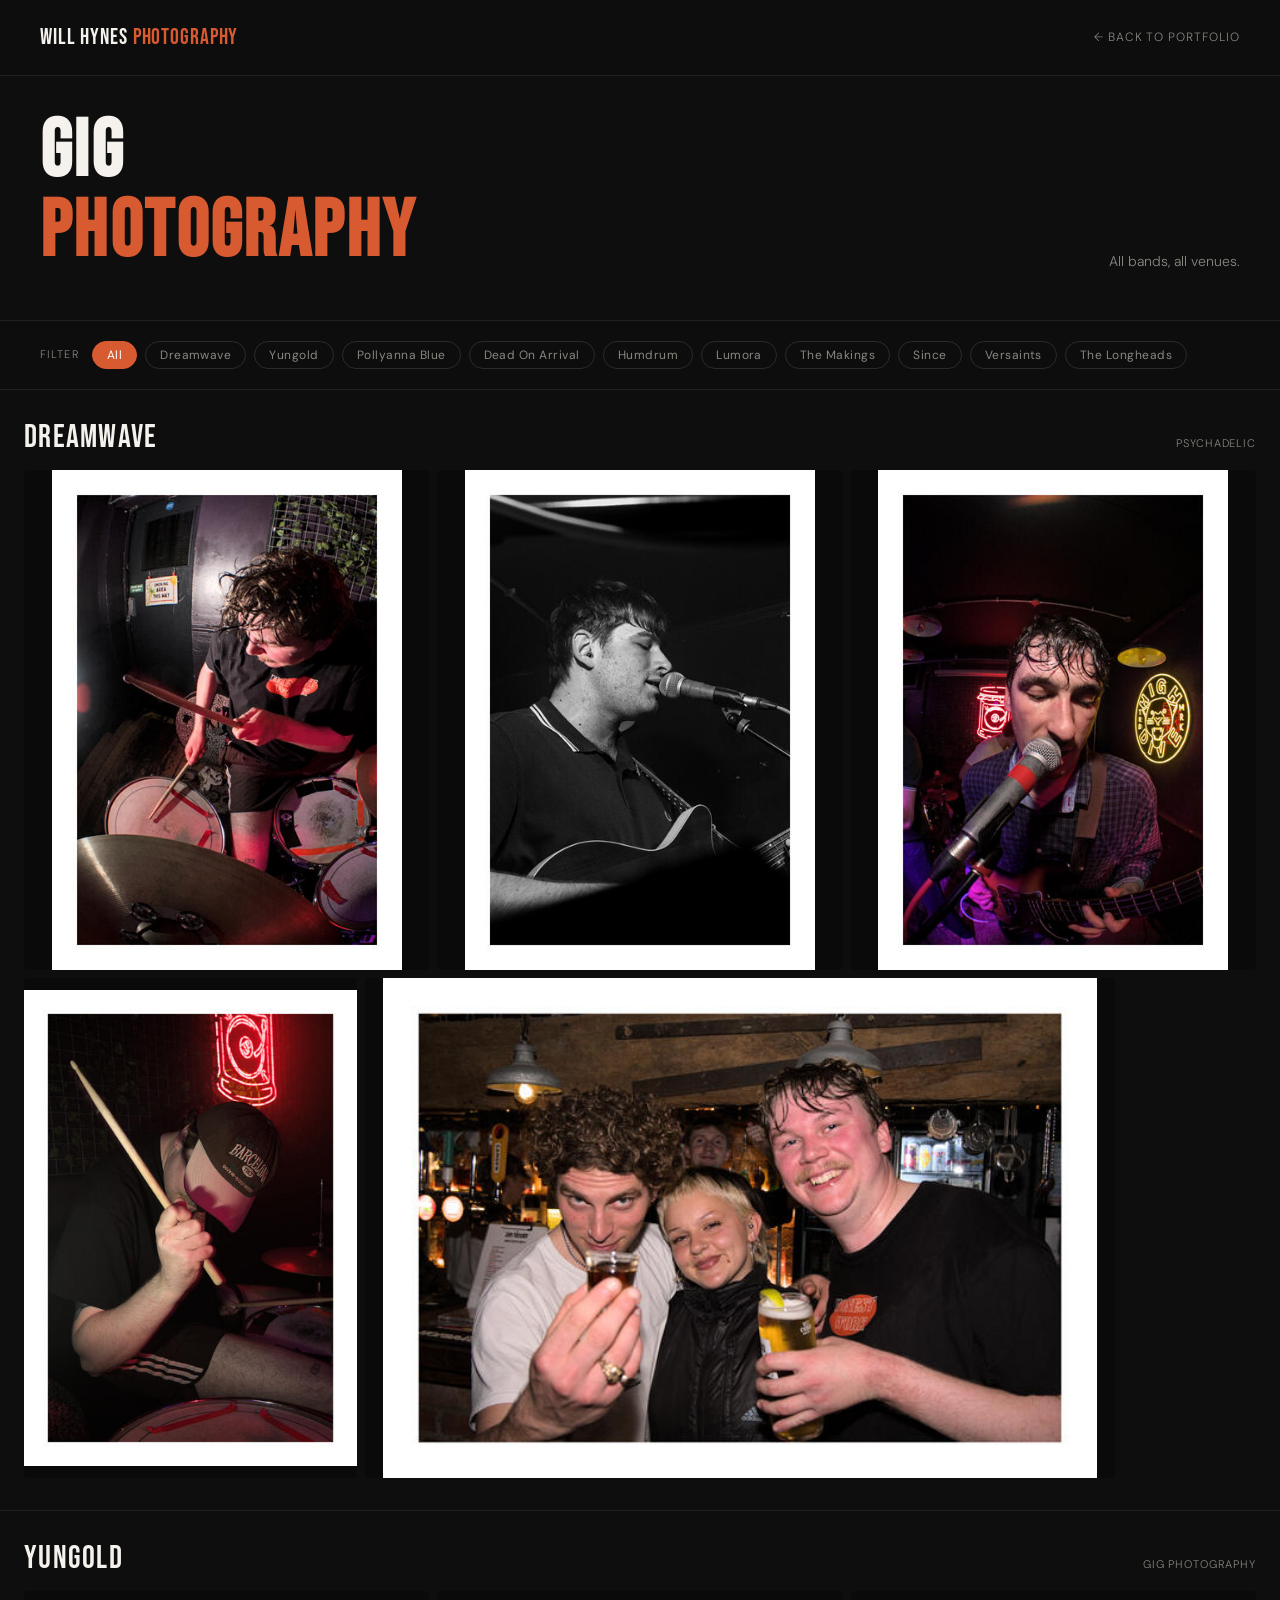
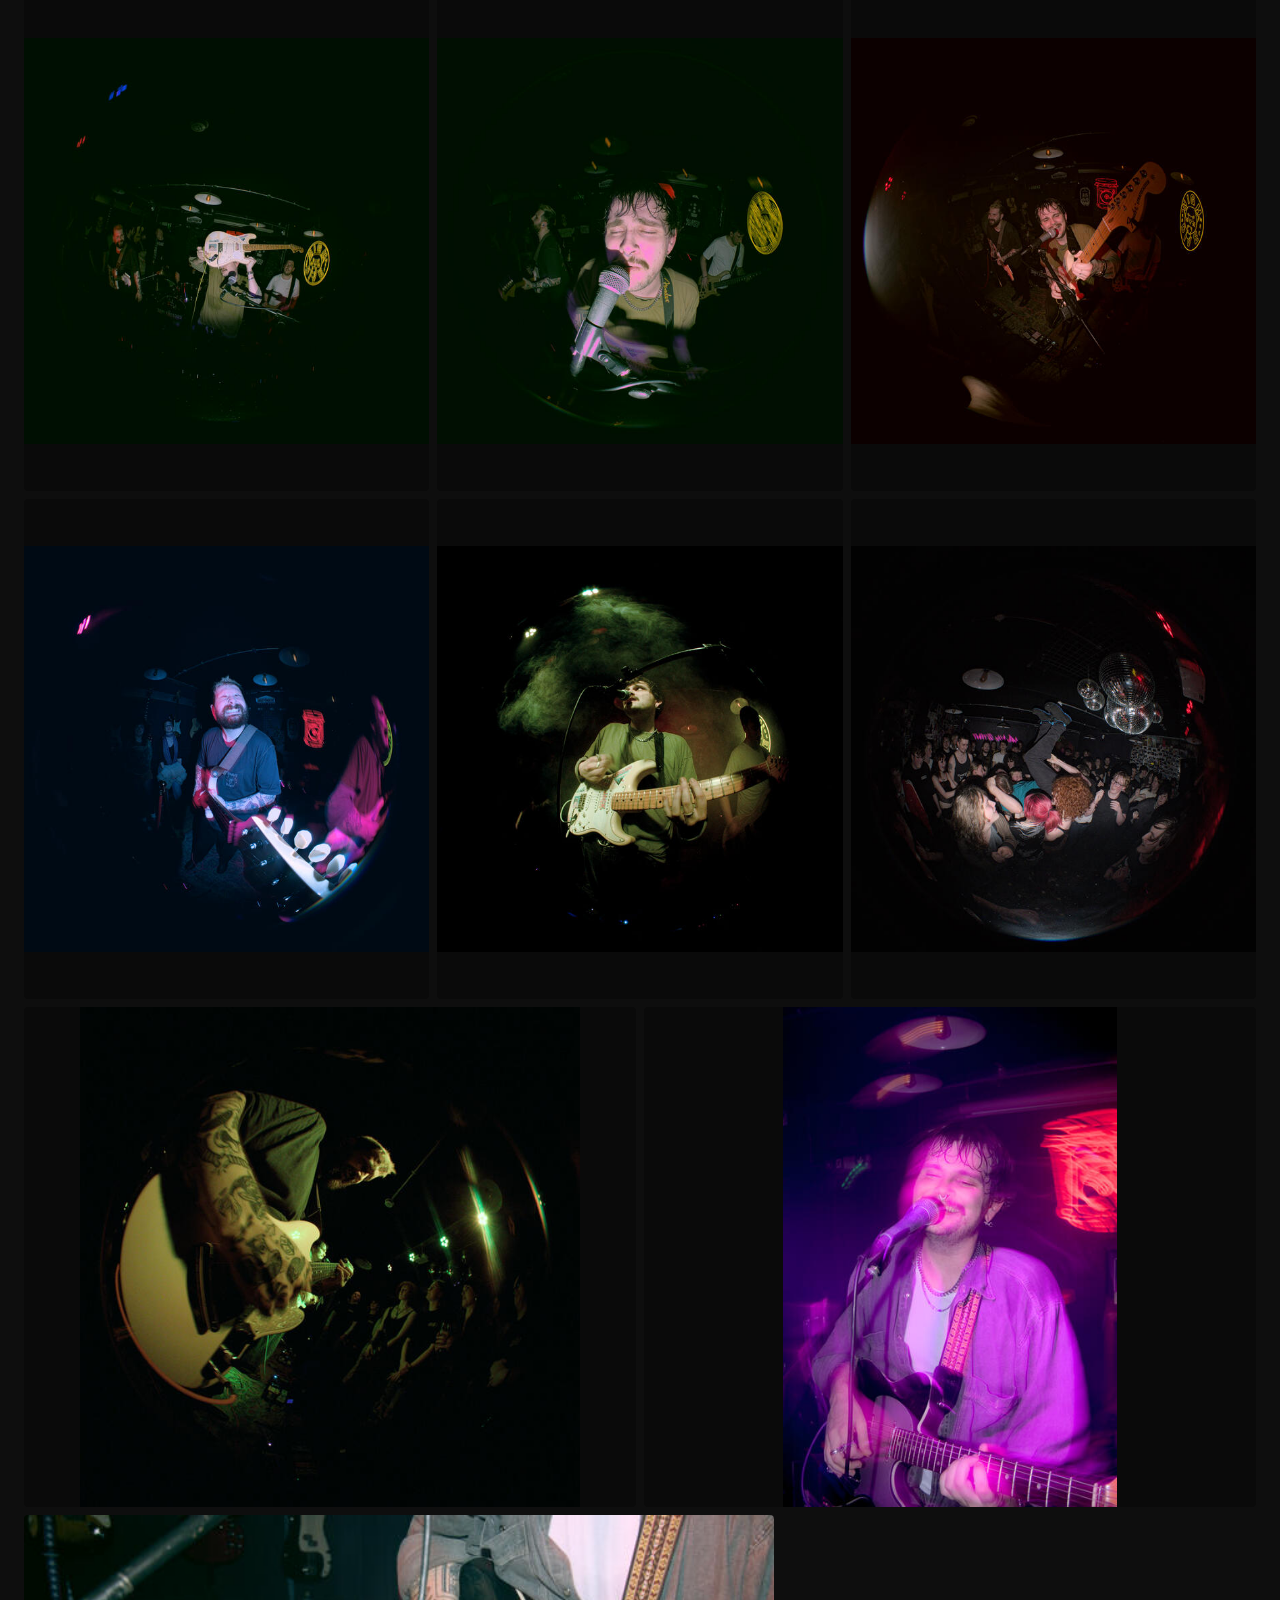
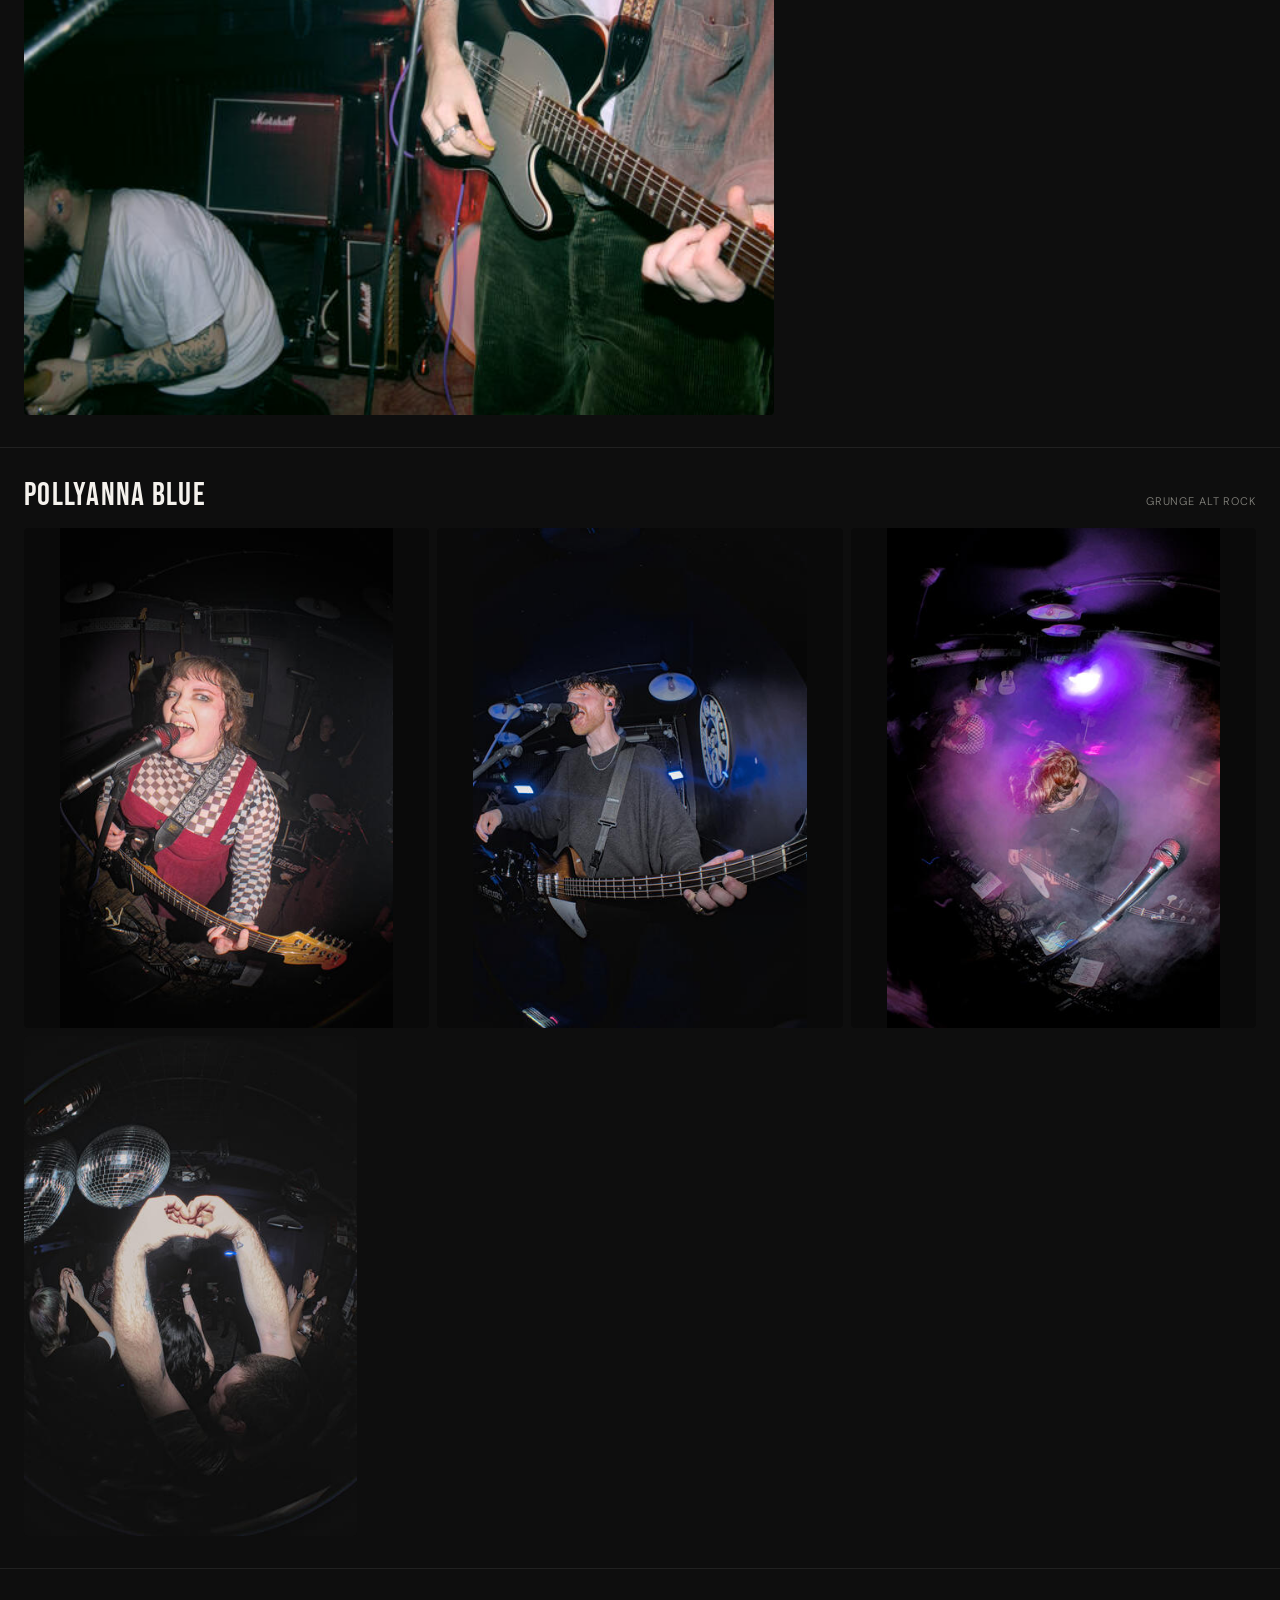
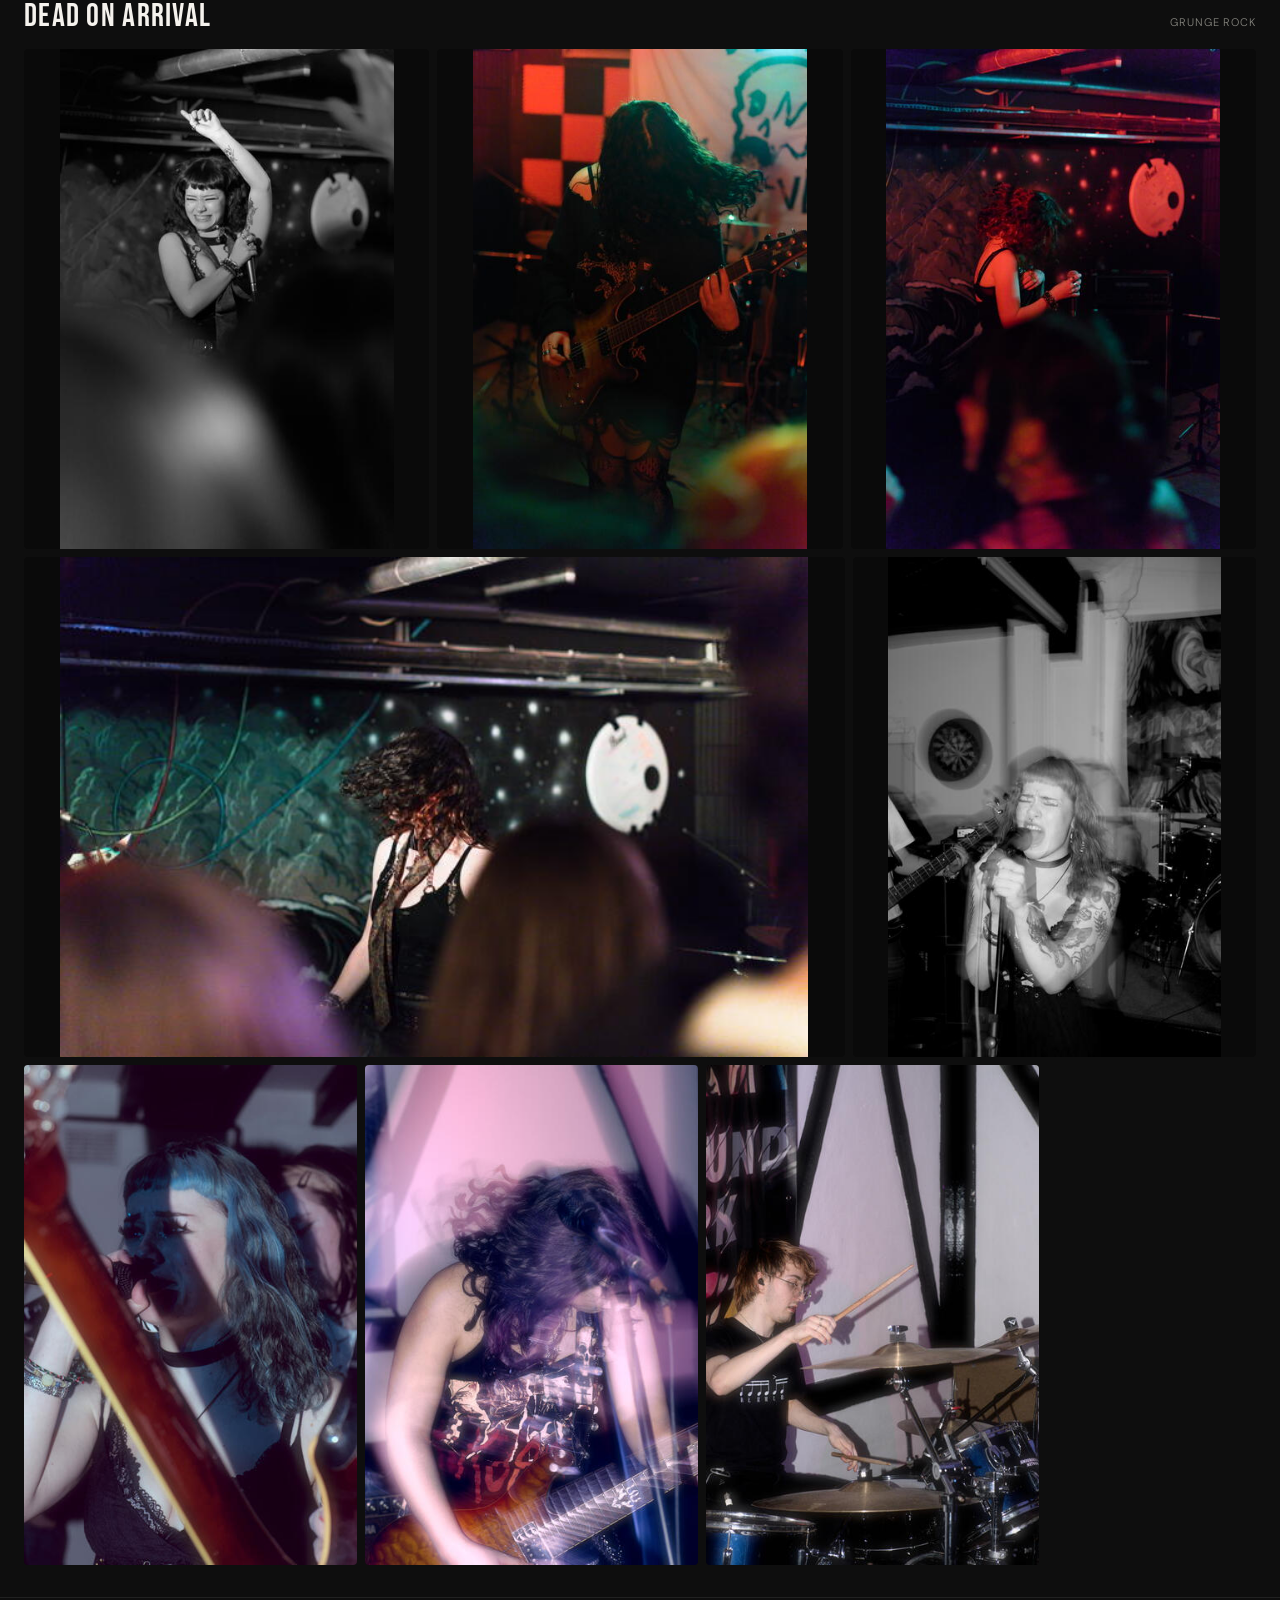
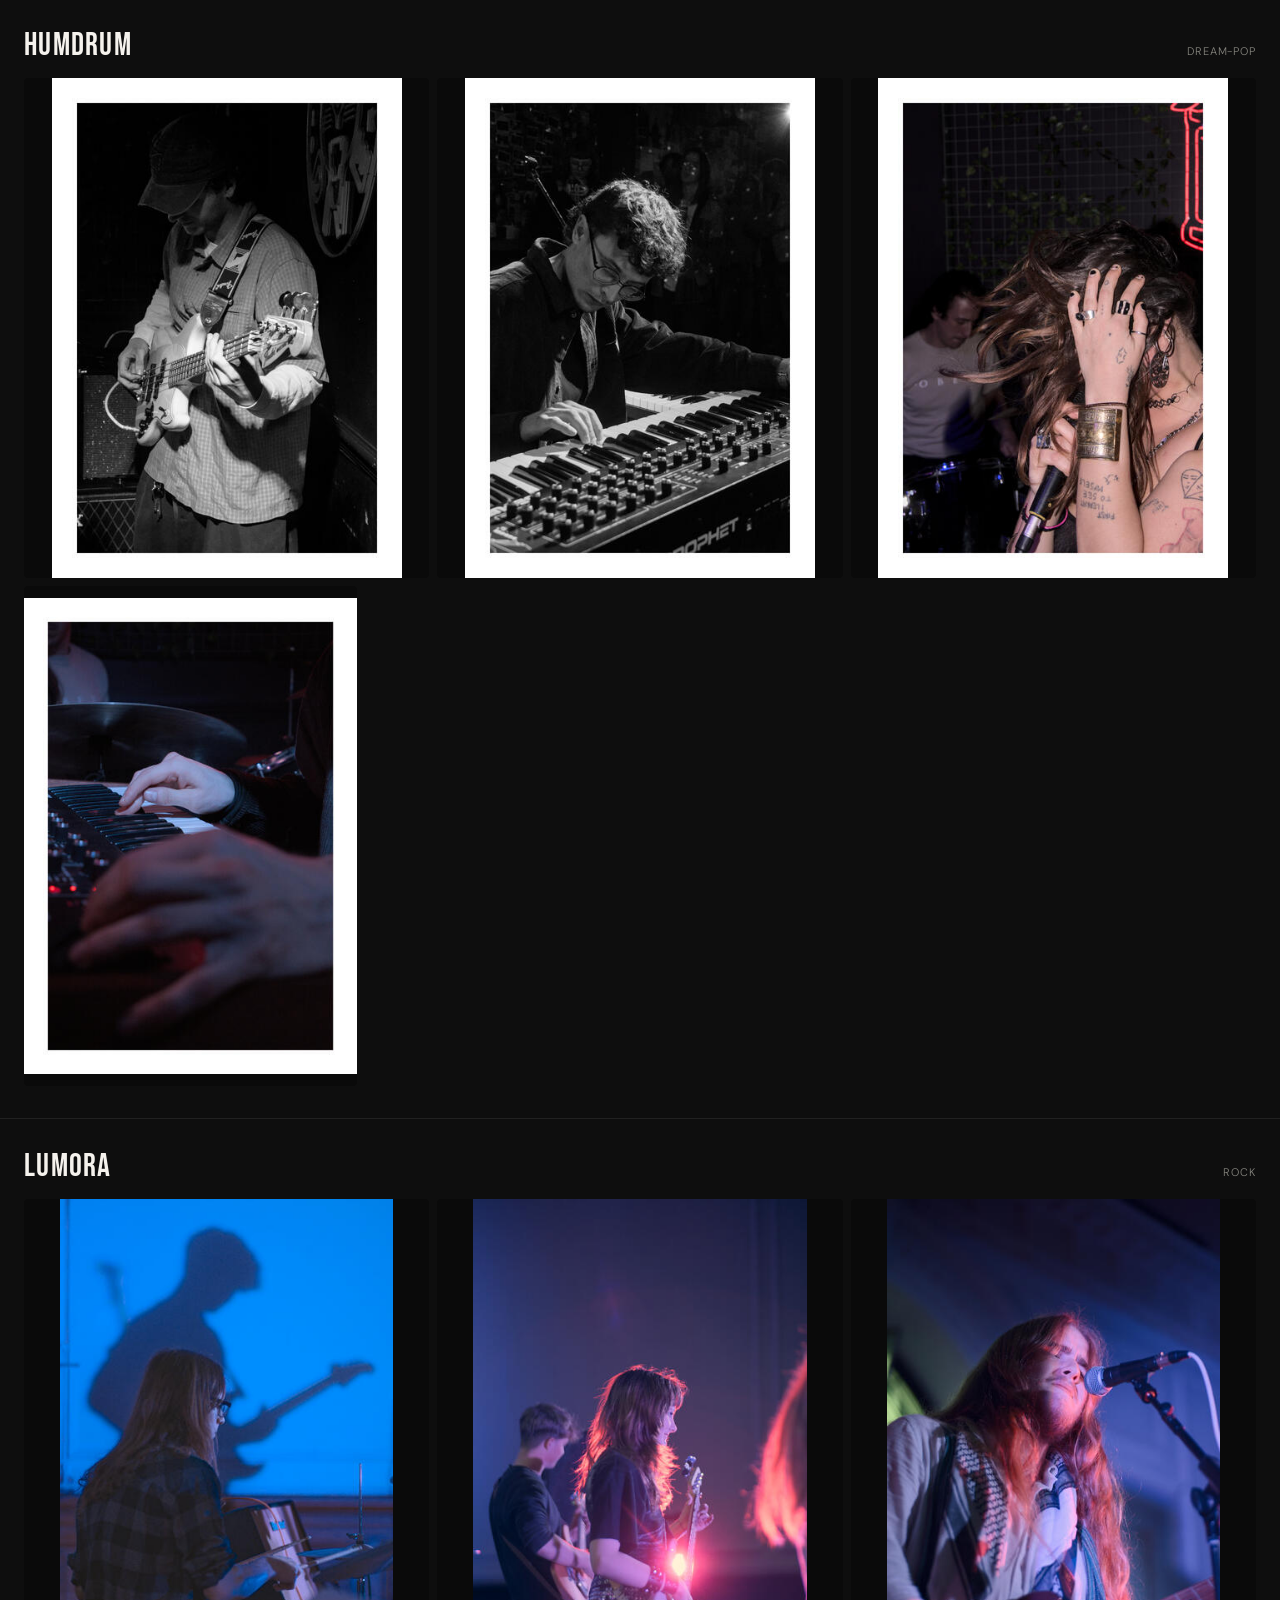
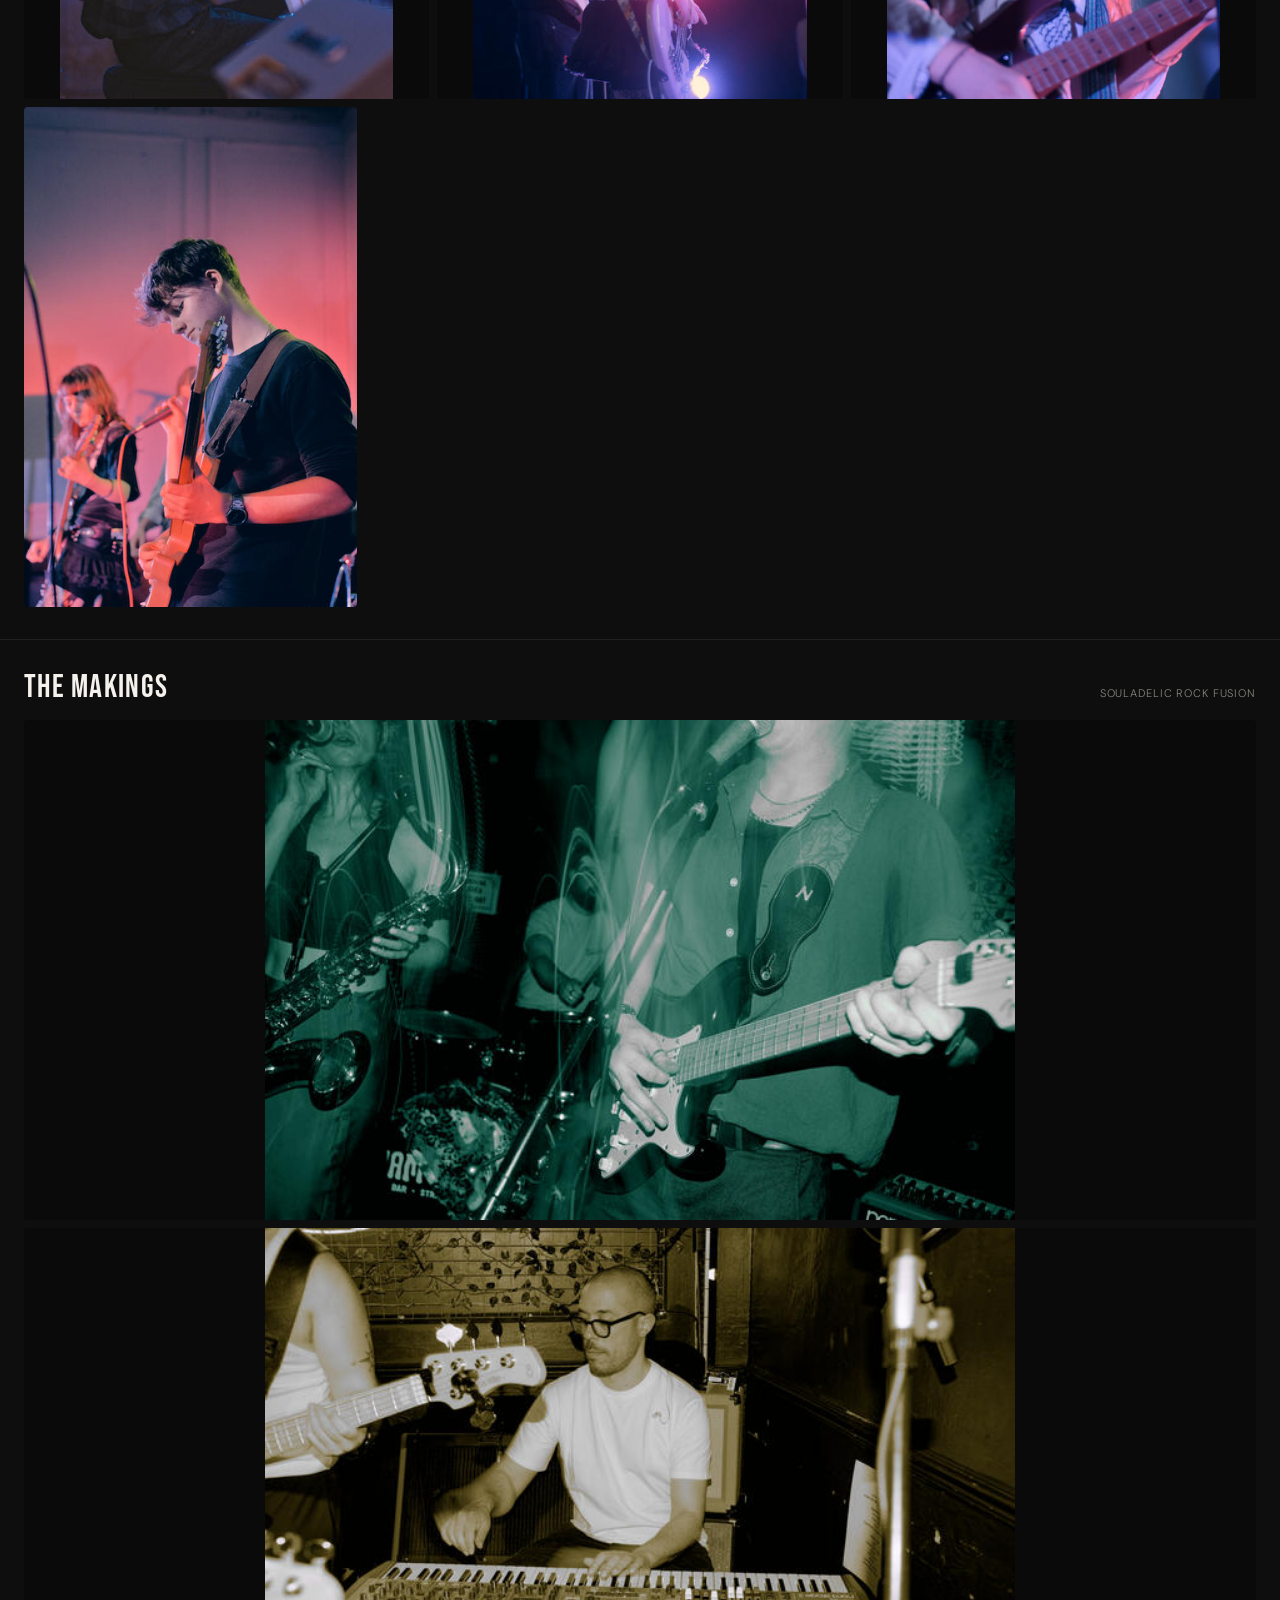
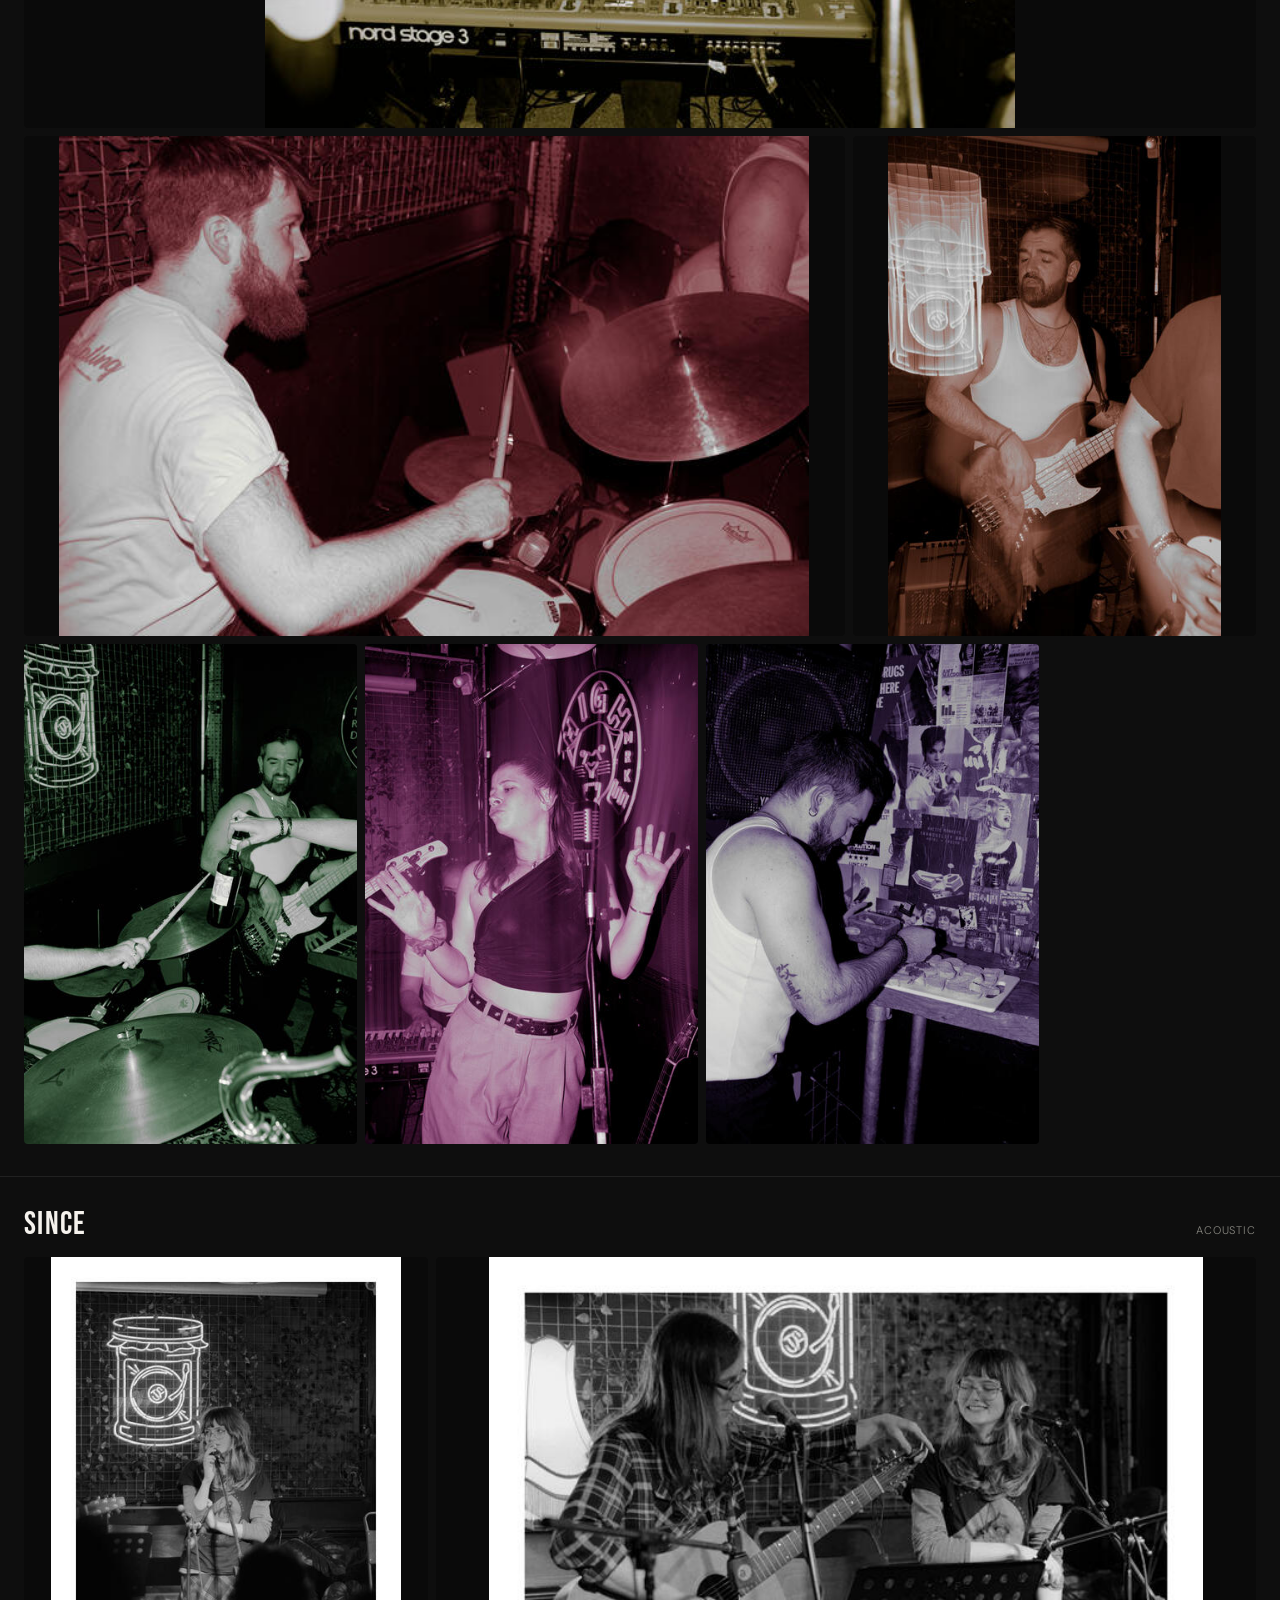
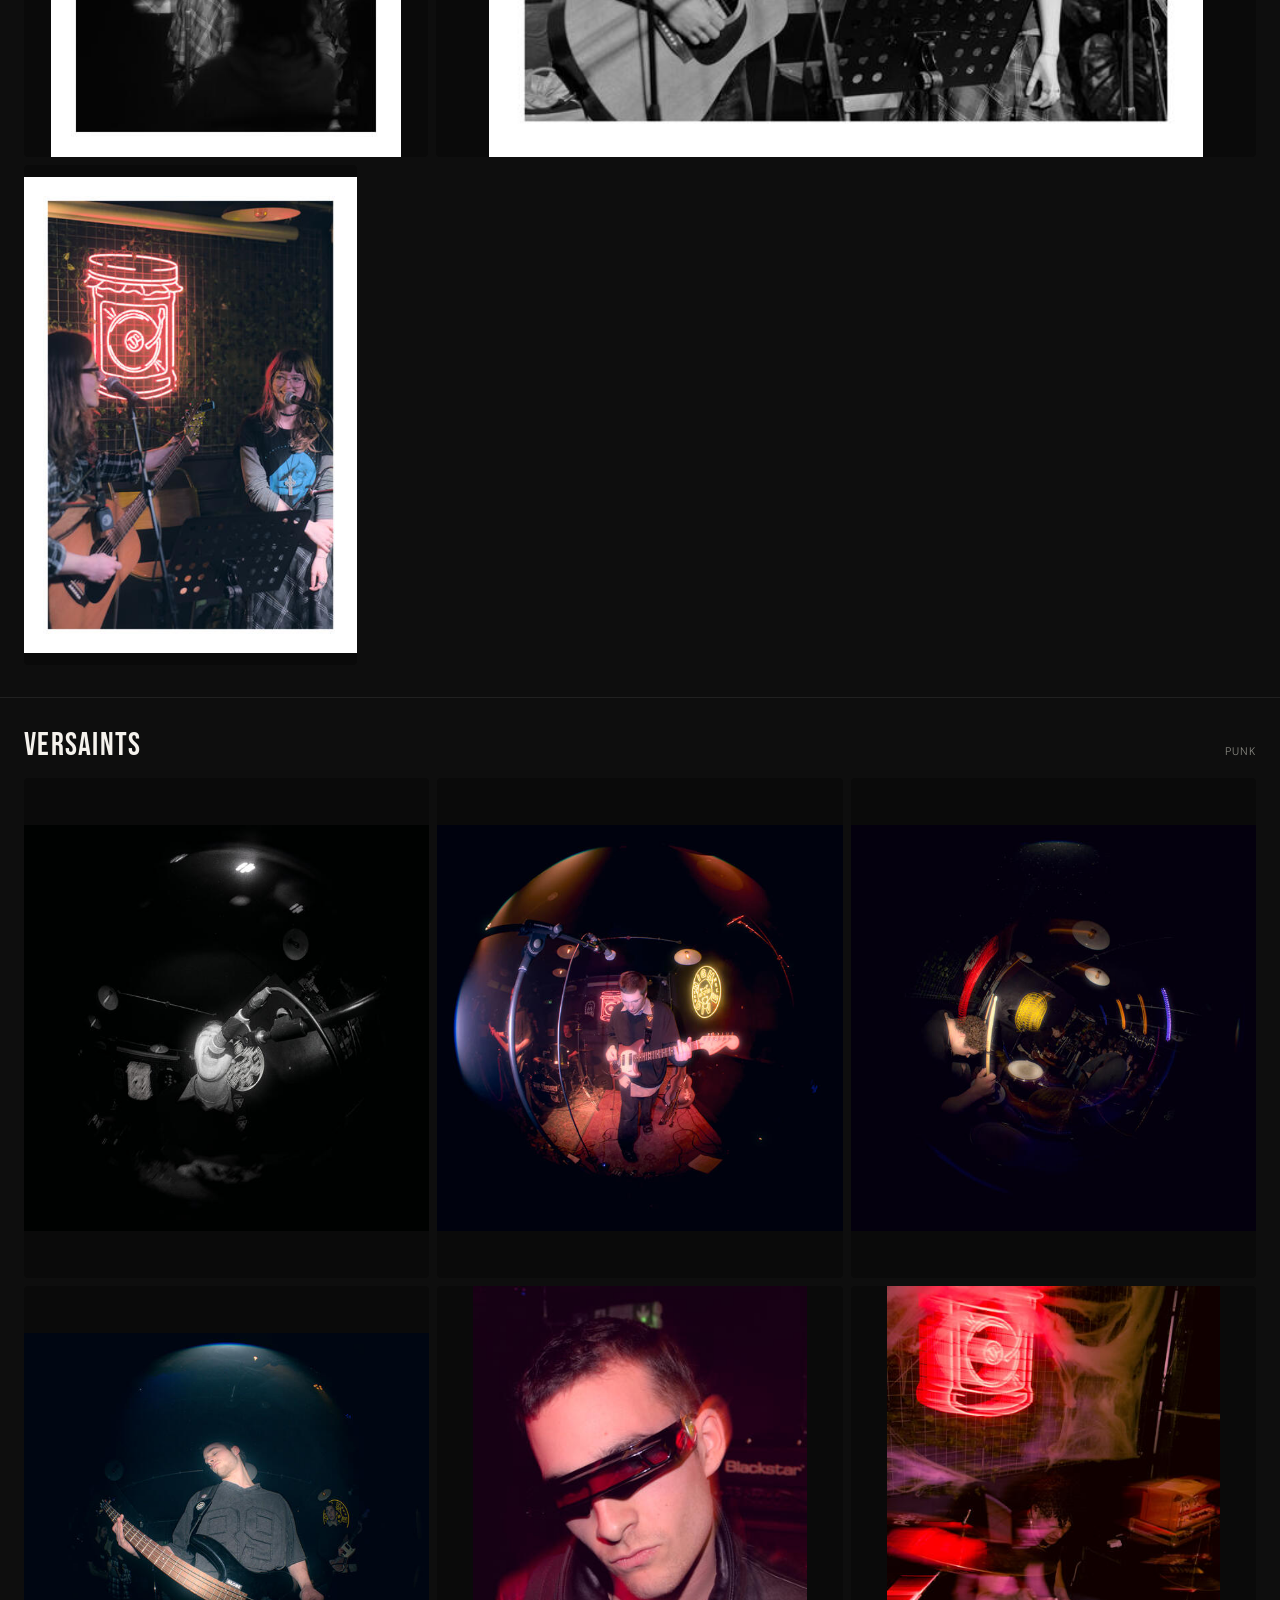
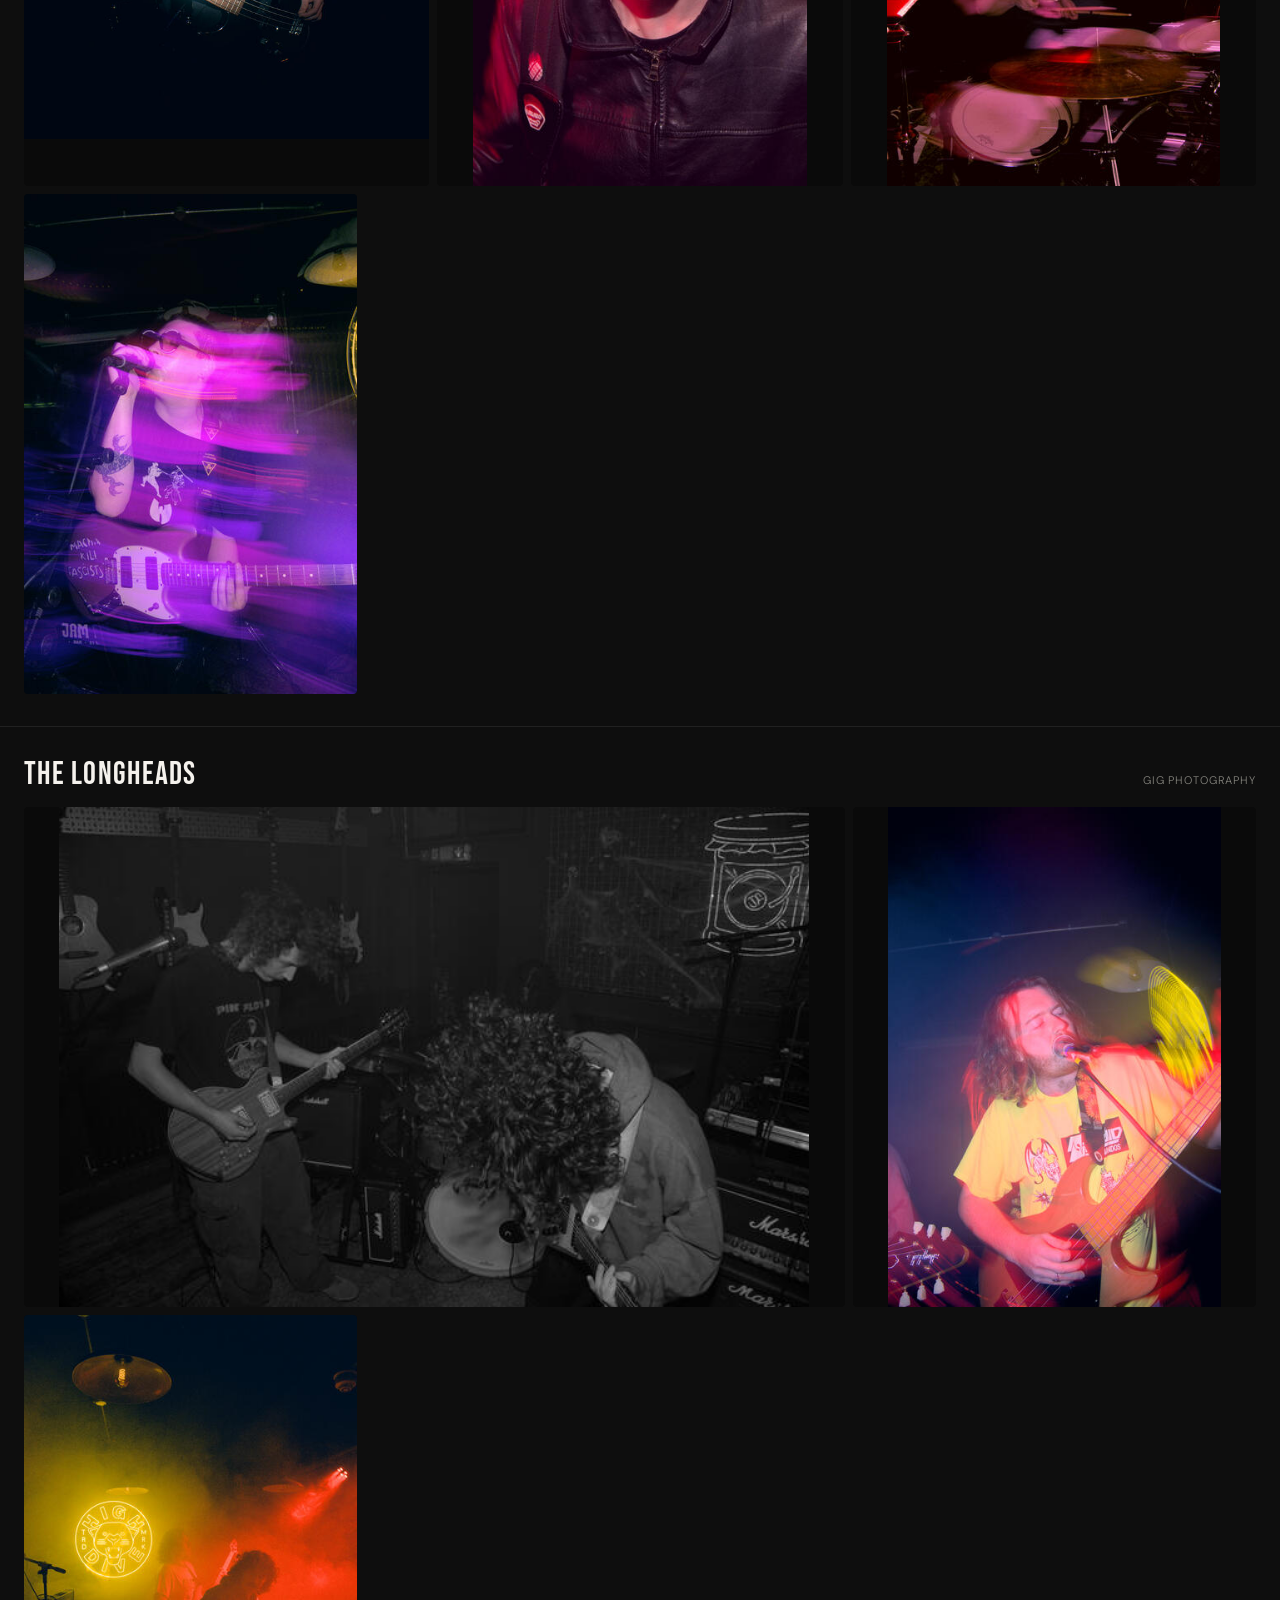
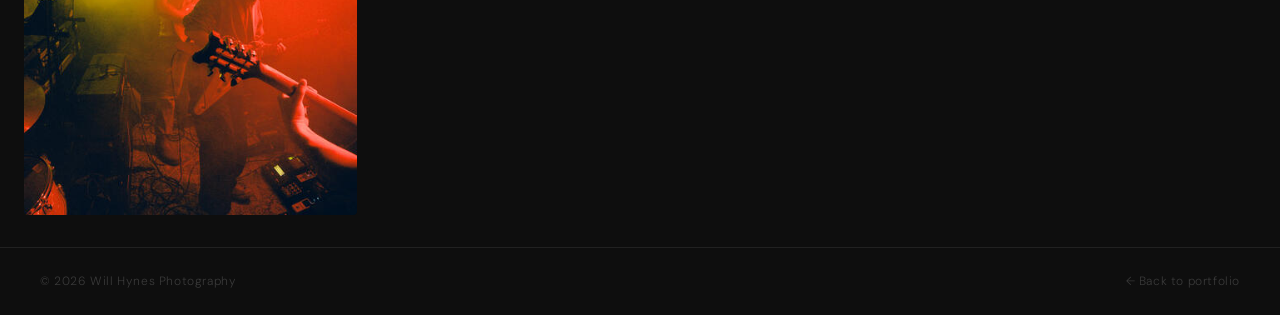
==== commit c799dfb2: "update image loading for faster render, using a thumbnail and compressed instance of each" ====
--- a/will_hynes_gallery.html
+++ b/will_hynes_gallery.html
@@ -369,7 +369,7 @@
                 }" onclick="openBandLightbox('${band.id}', ${index})">
                   ${
                     photo.src
-                      ? `<img src="${photo.src}" alt="${band.name} live">`
+                      ? `<img src="${portfolio.getThumbnailPath(photo.src)}" alt="${band.name} live" loading="lazy">`
                       : `
                     <div class="photo-slot-inner">
                       <svg width="28" height="28" viewBox="0 0 32 32" fill="none">
@@ -400,13 +400,13 @@
           const group = band.photos
             .filter((p) => p.src)
             .map((p) => ({
-              src: p.src,
+              src: portfolio.getOptimizedPath(p.src),
               title: `${band.name} · ${band.venue || "Live"}`,
             }));
           const clickedPhoto = band.photos[photoIndex];
           if (!clickedPhoto || !clickedPhoto.src) return;
 
-          const actualIndex = group.findIndex((p) => p.src === clickedPhoto.src);
+          const actualIndex = group.findIndex((p) => p.src === portfolio.getOptimizedPath(clickedPhoto.src));
           if (actualIndex !== -1) Lightbox.show(actualIndex, group);
         };
 
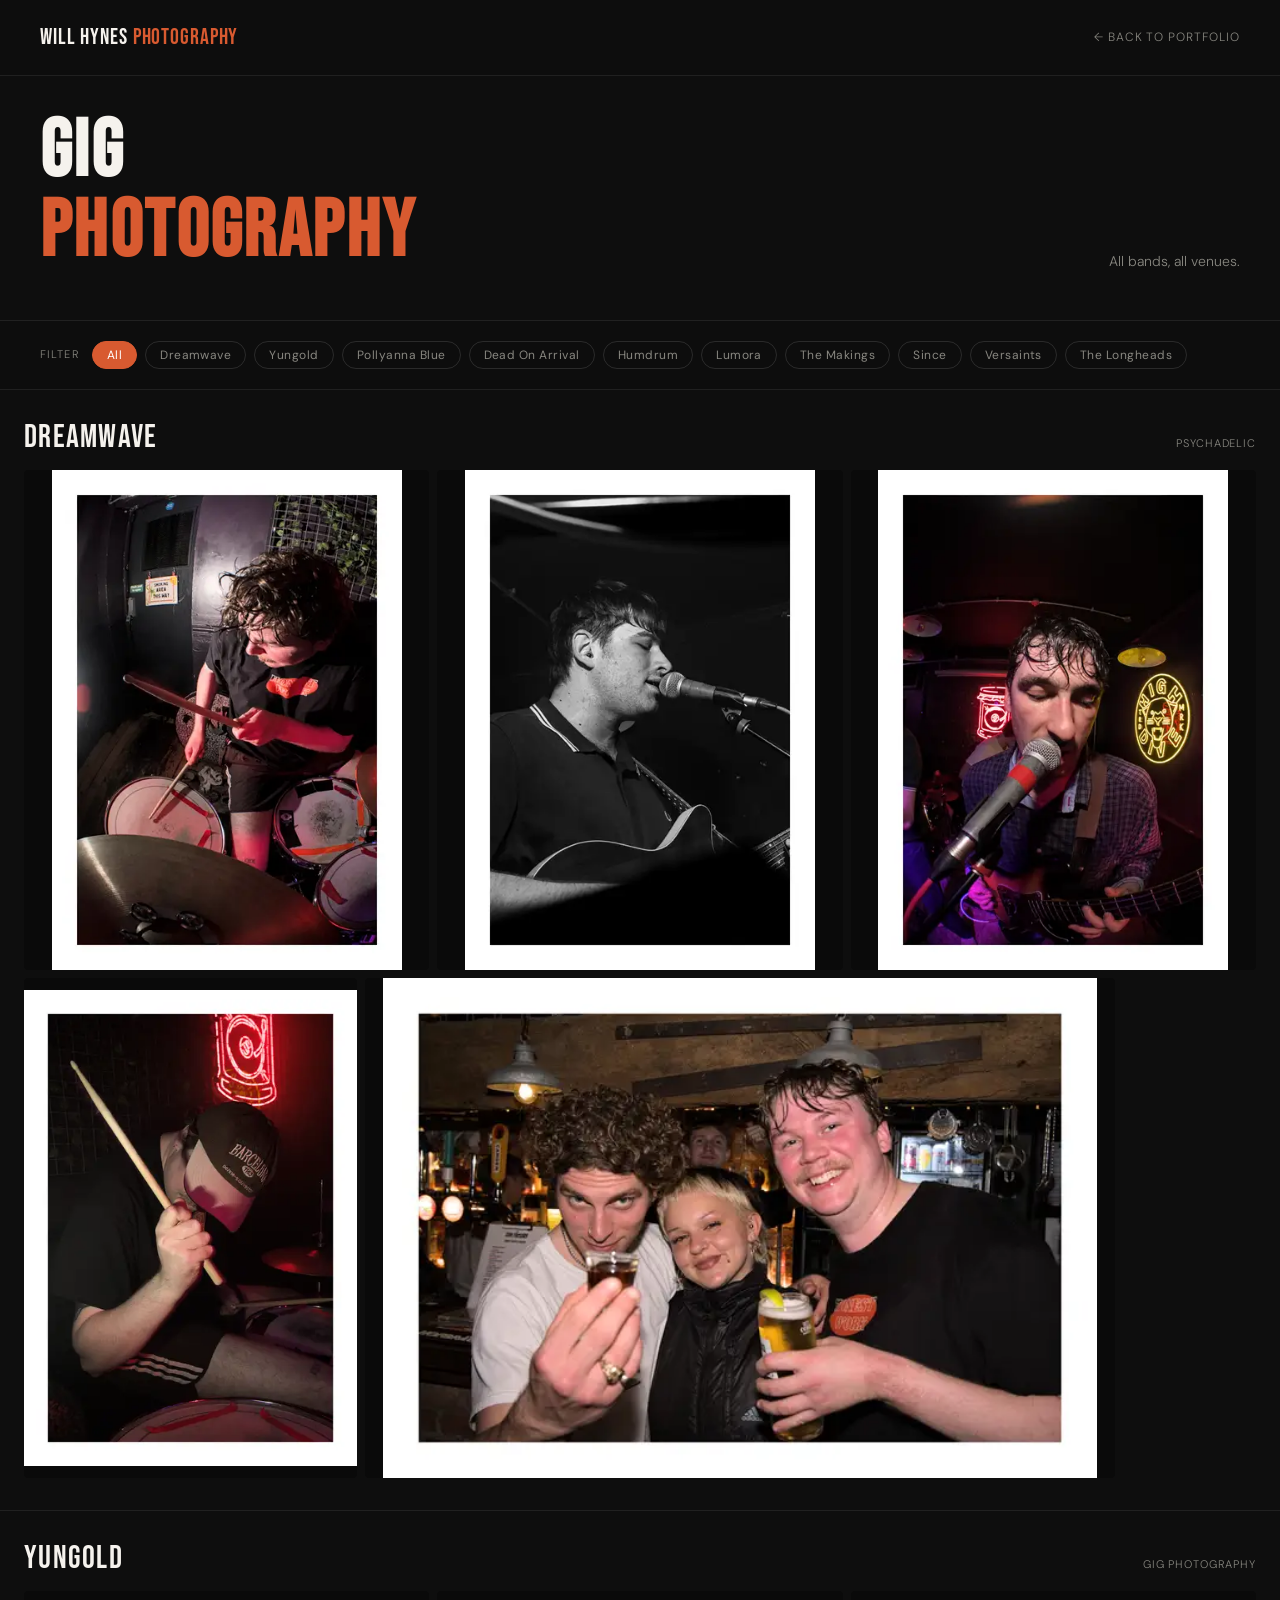
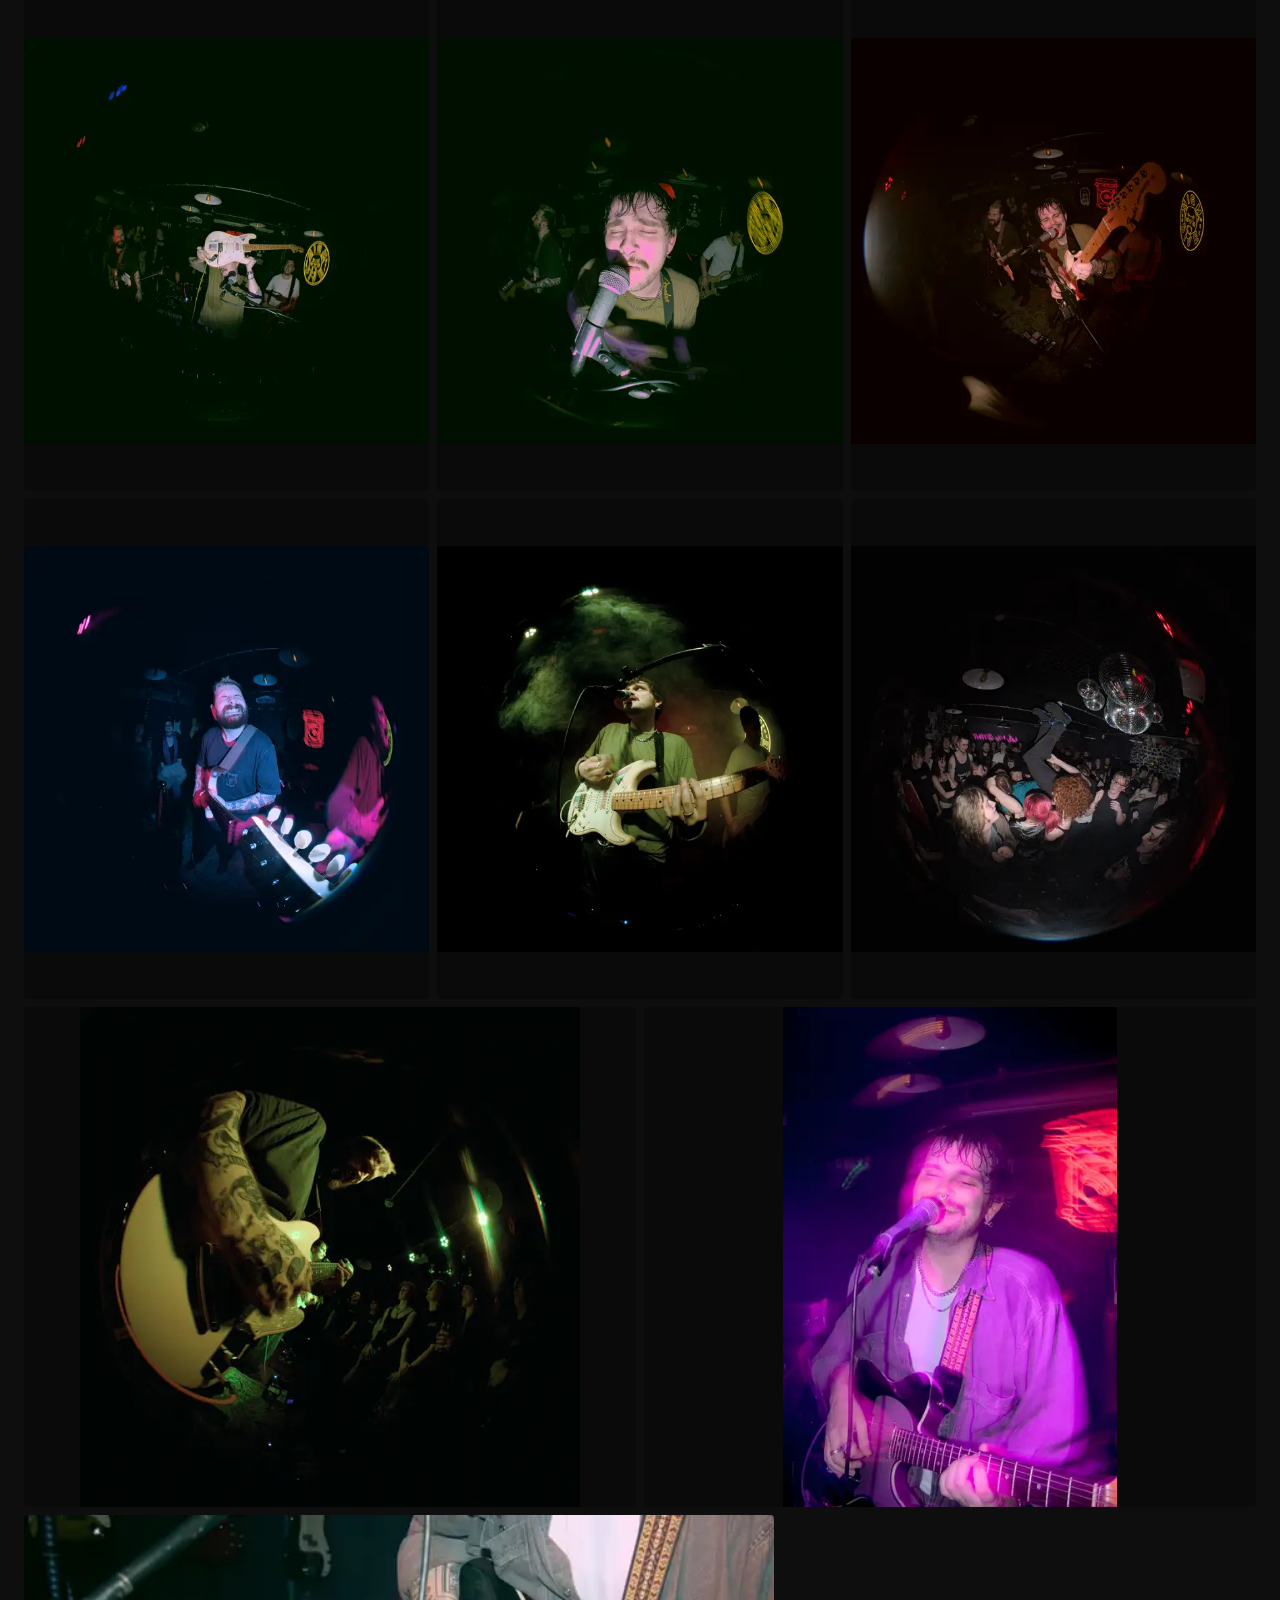
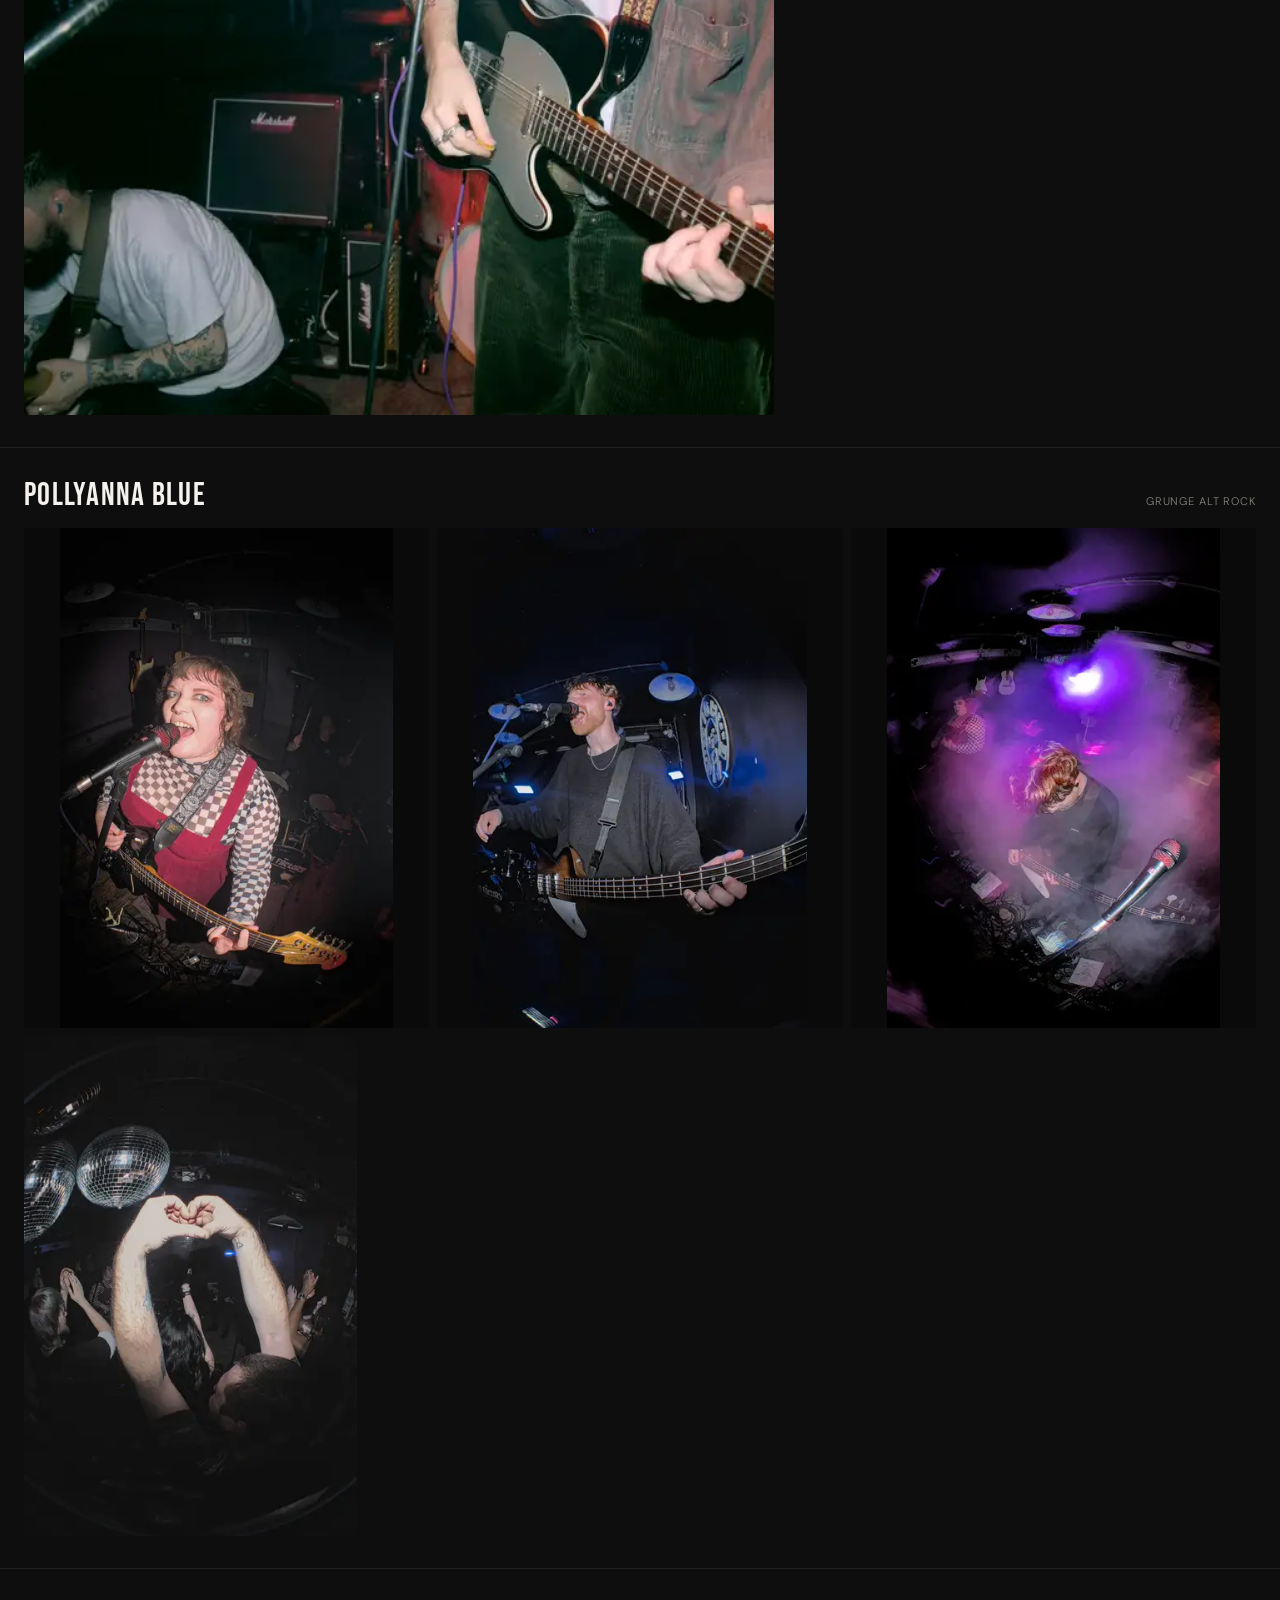
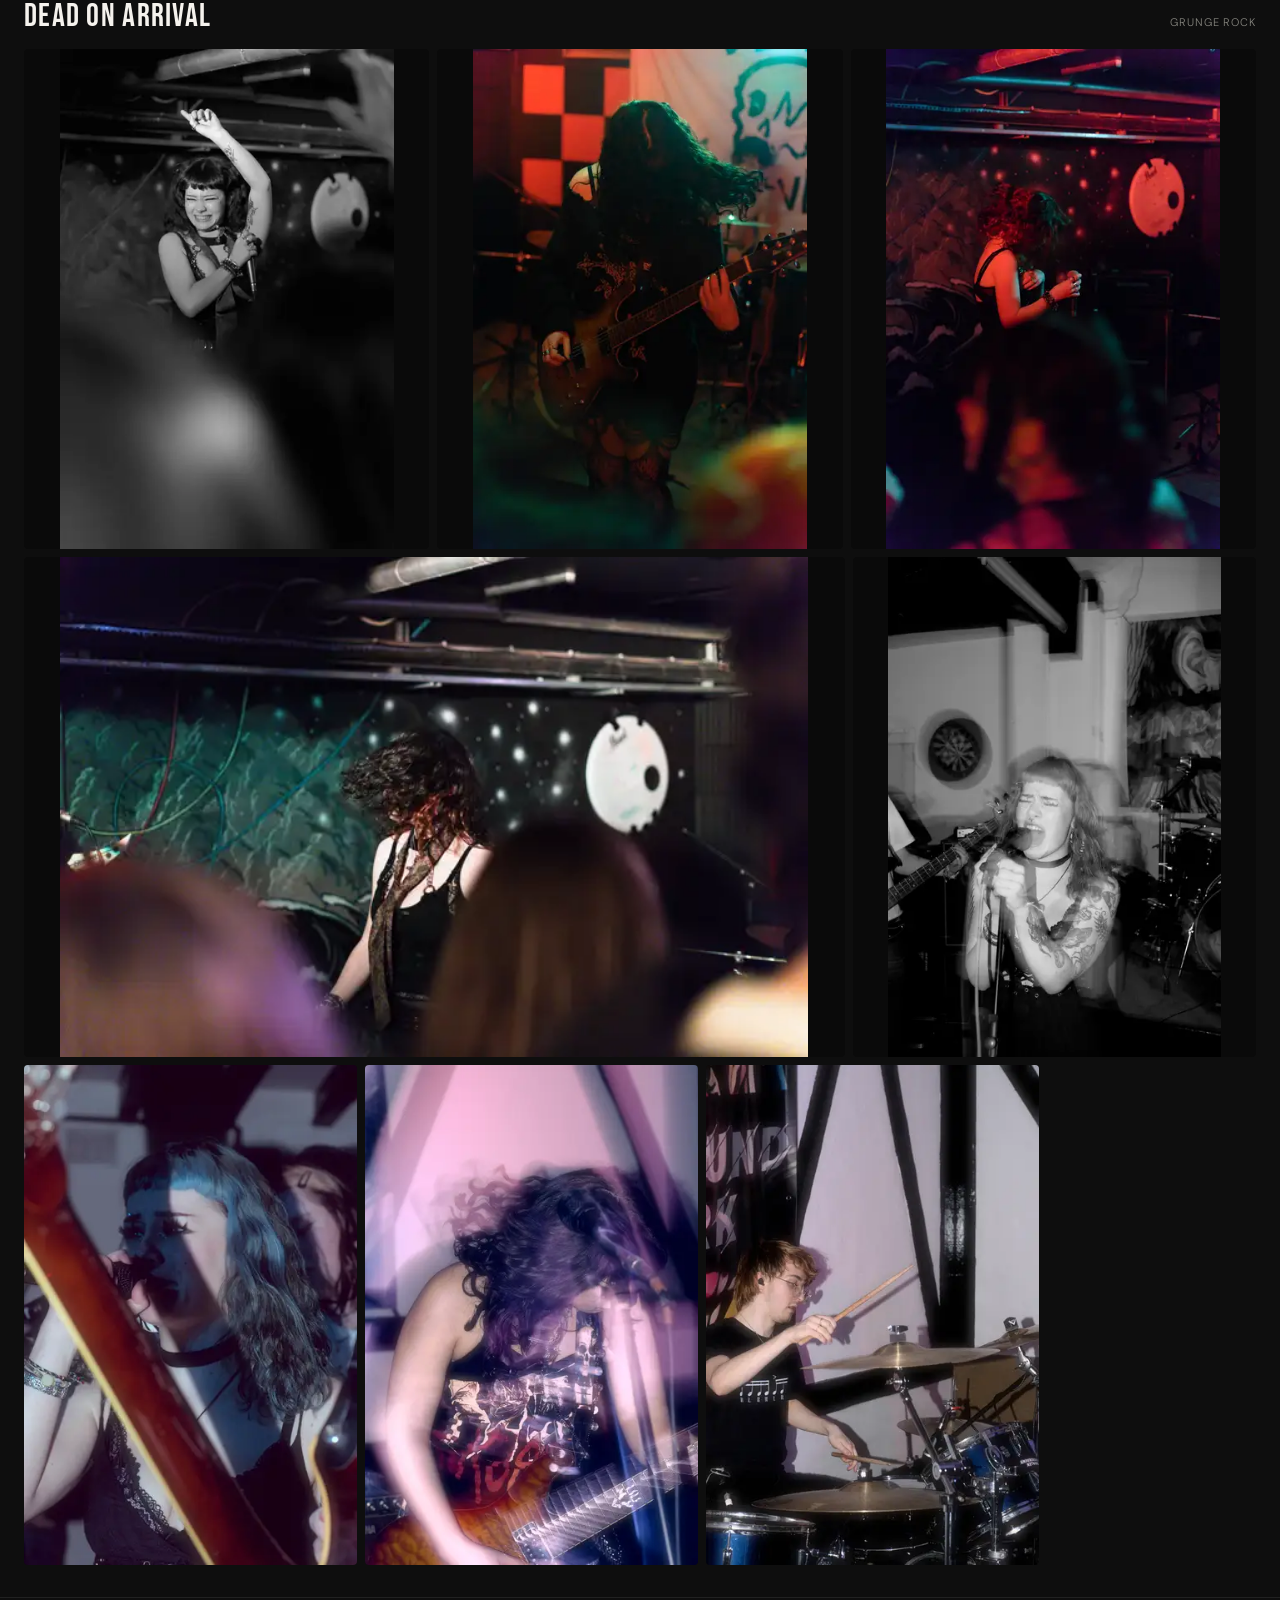
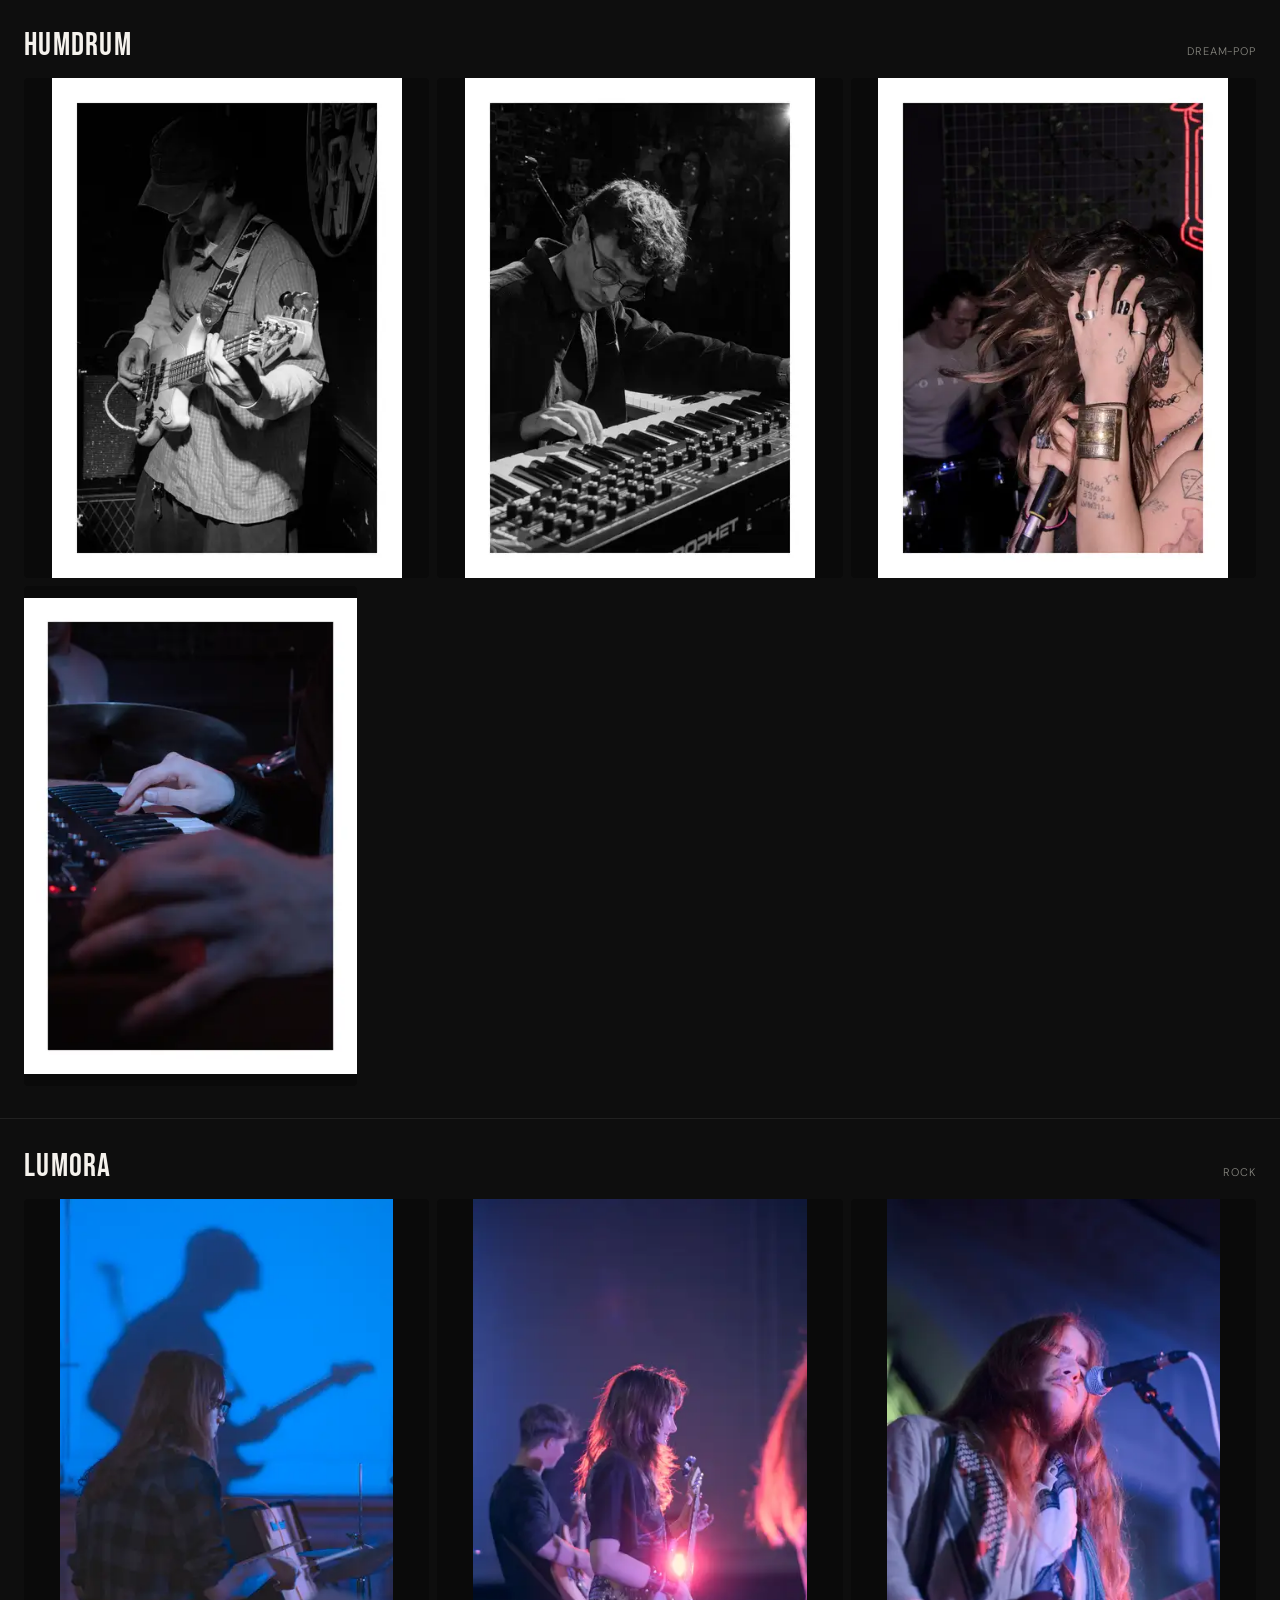
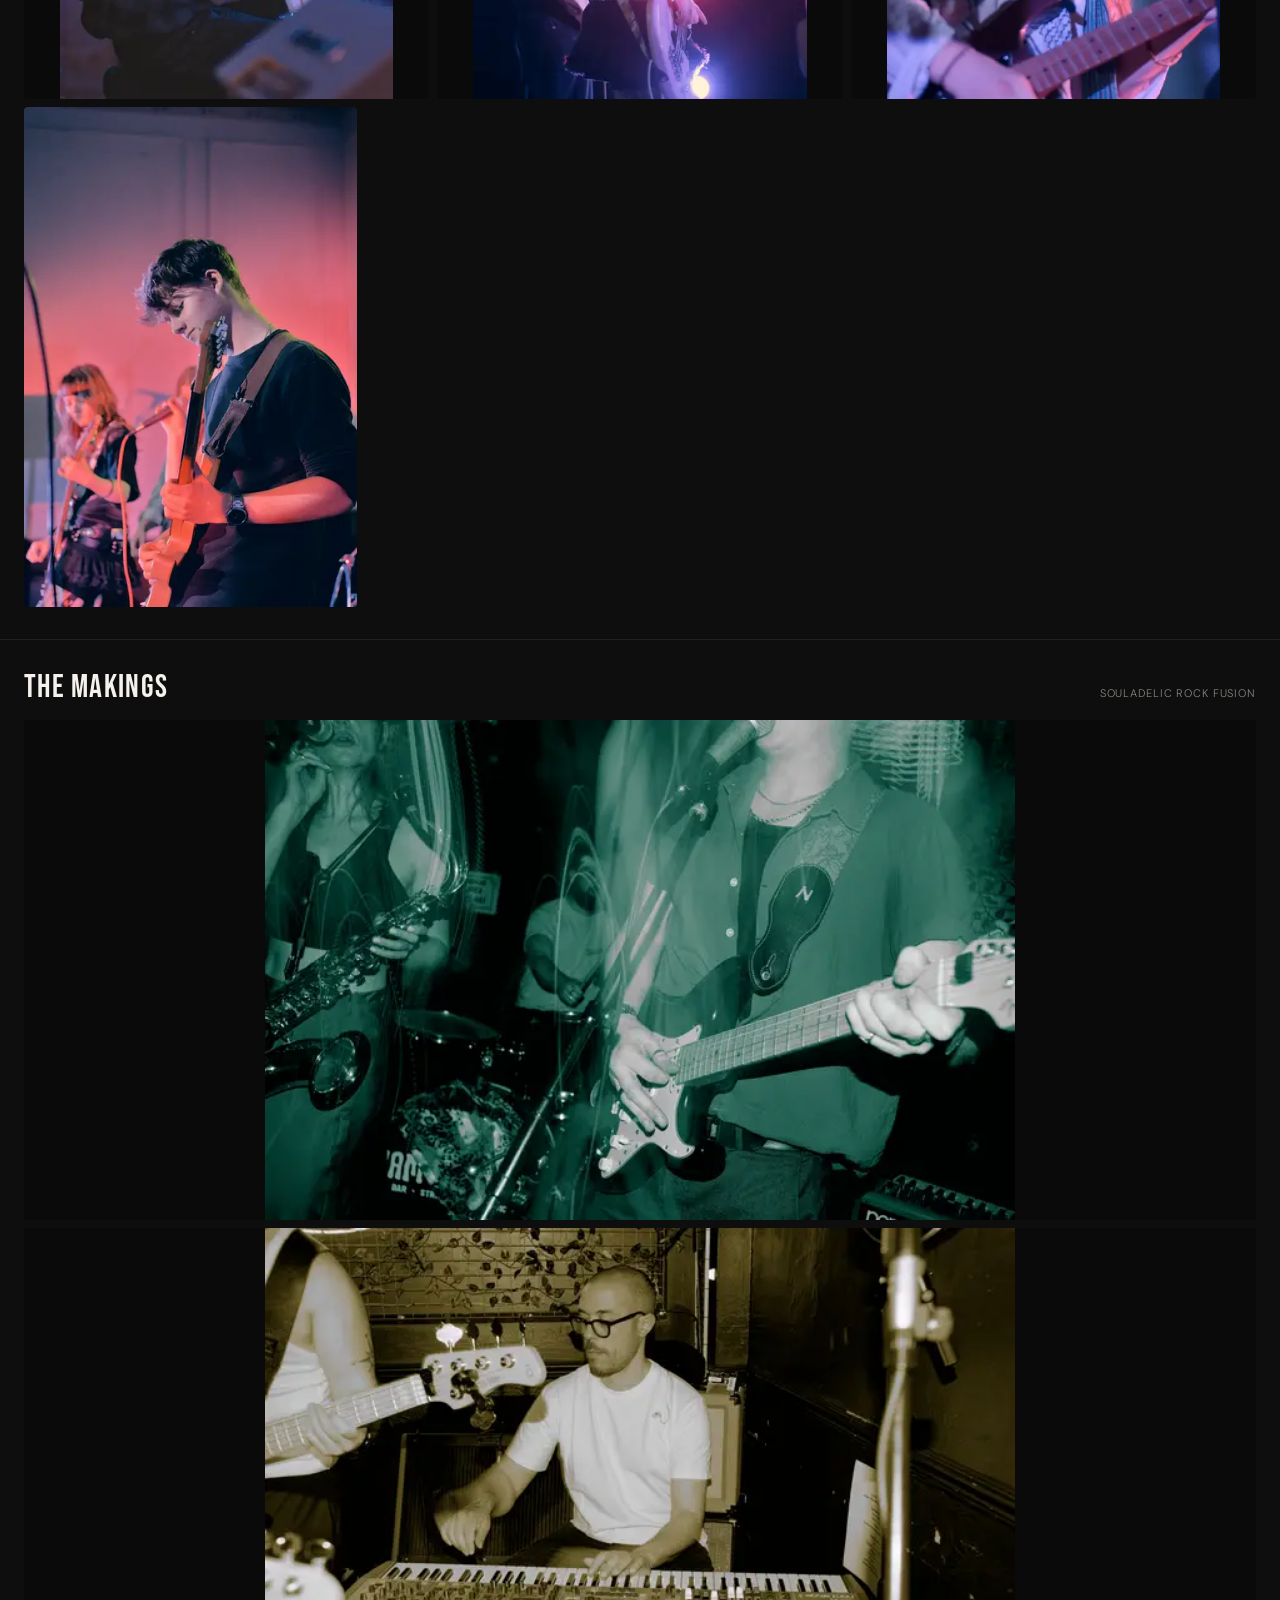
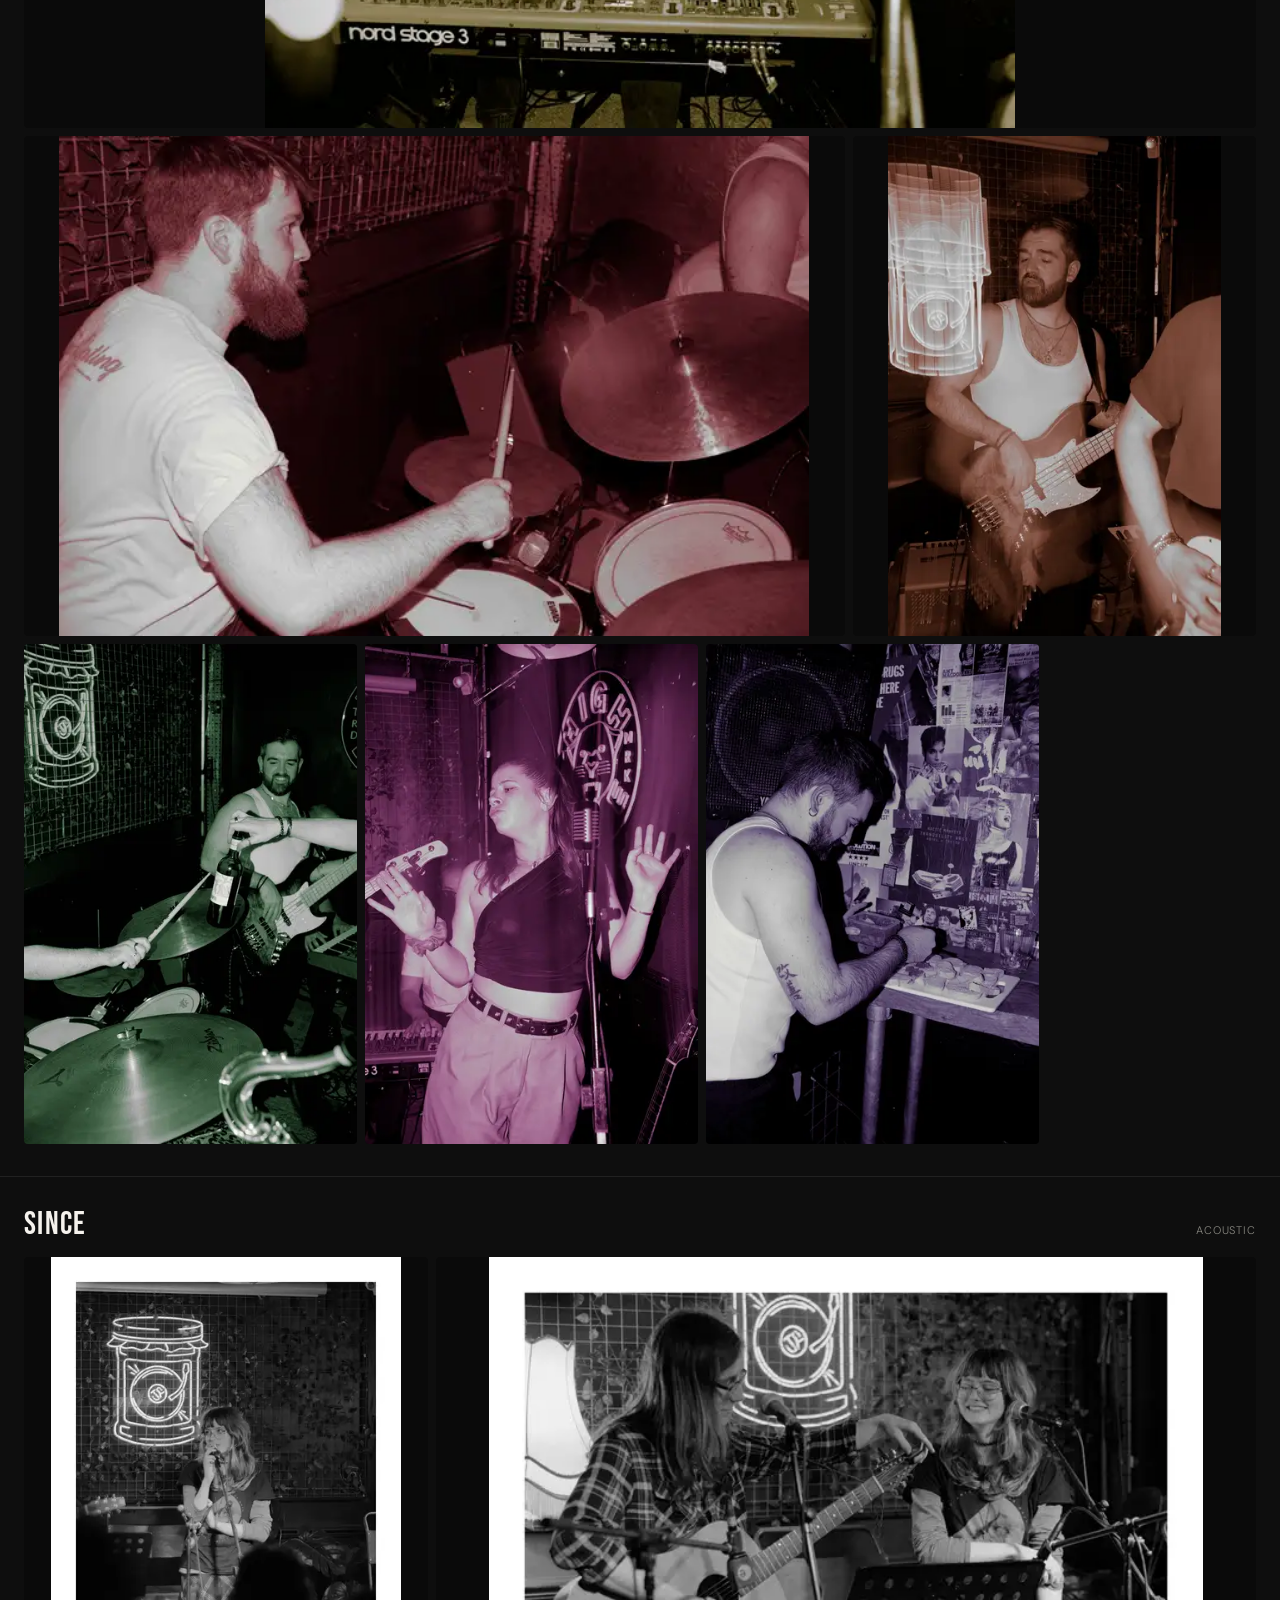
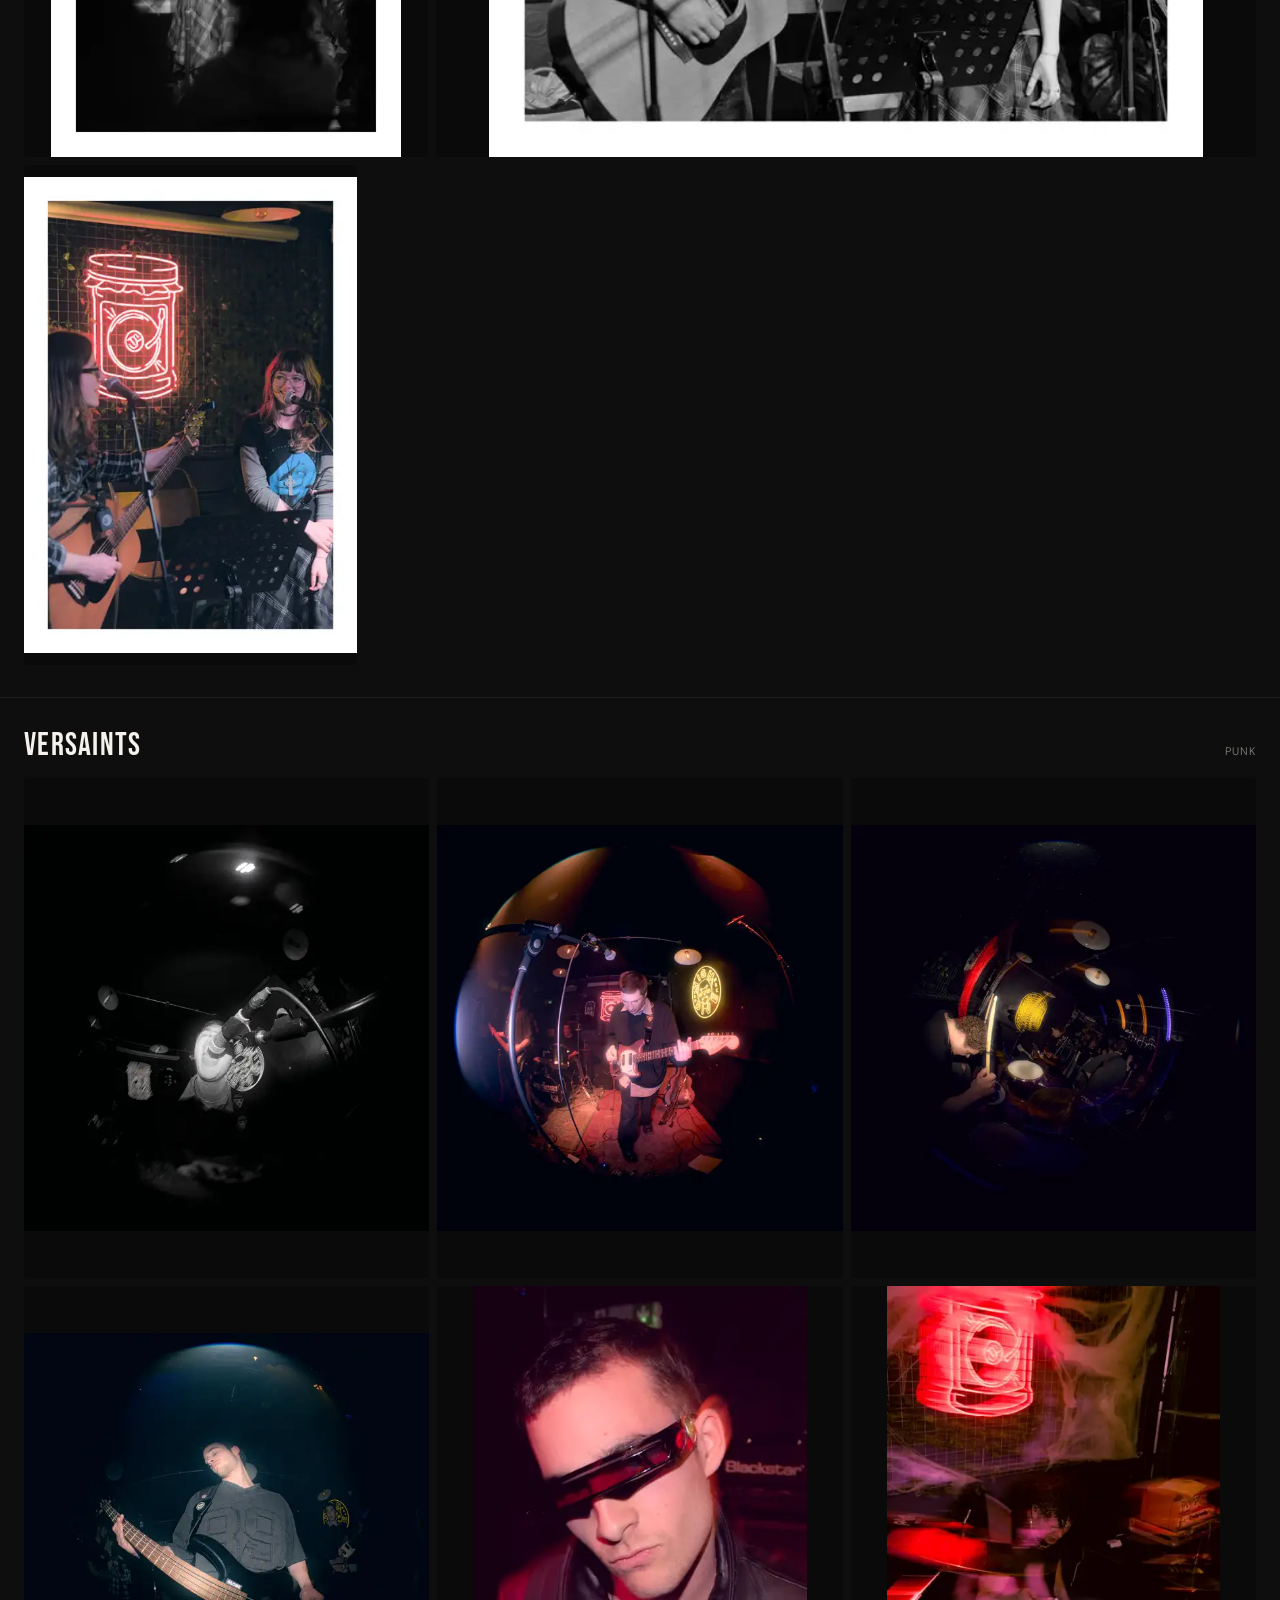
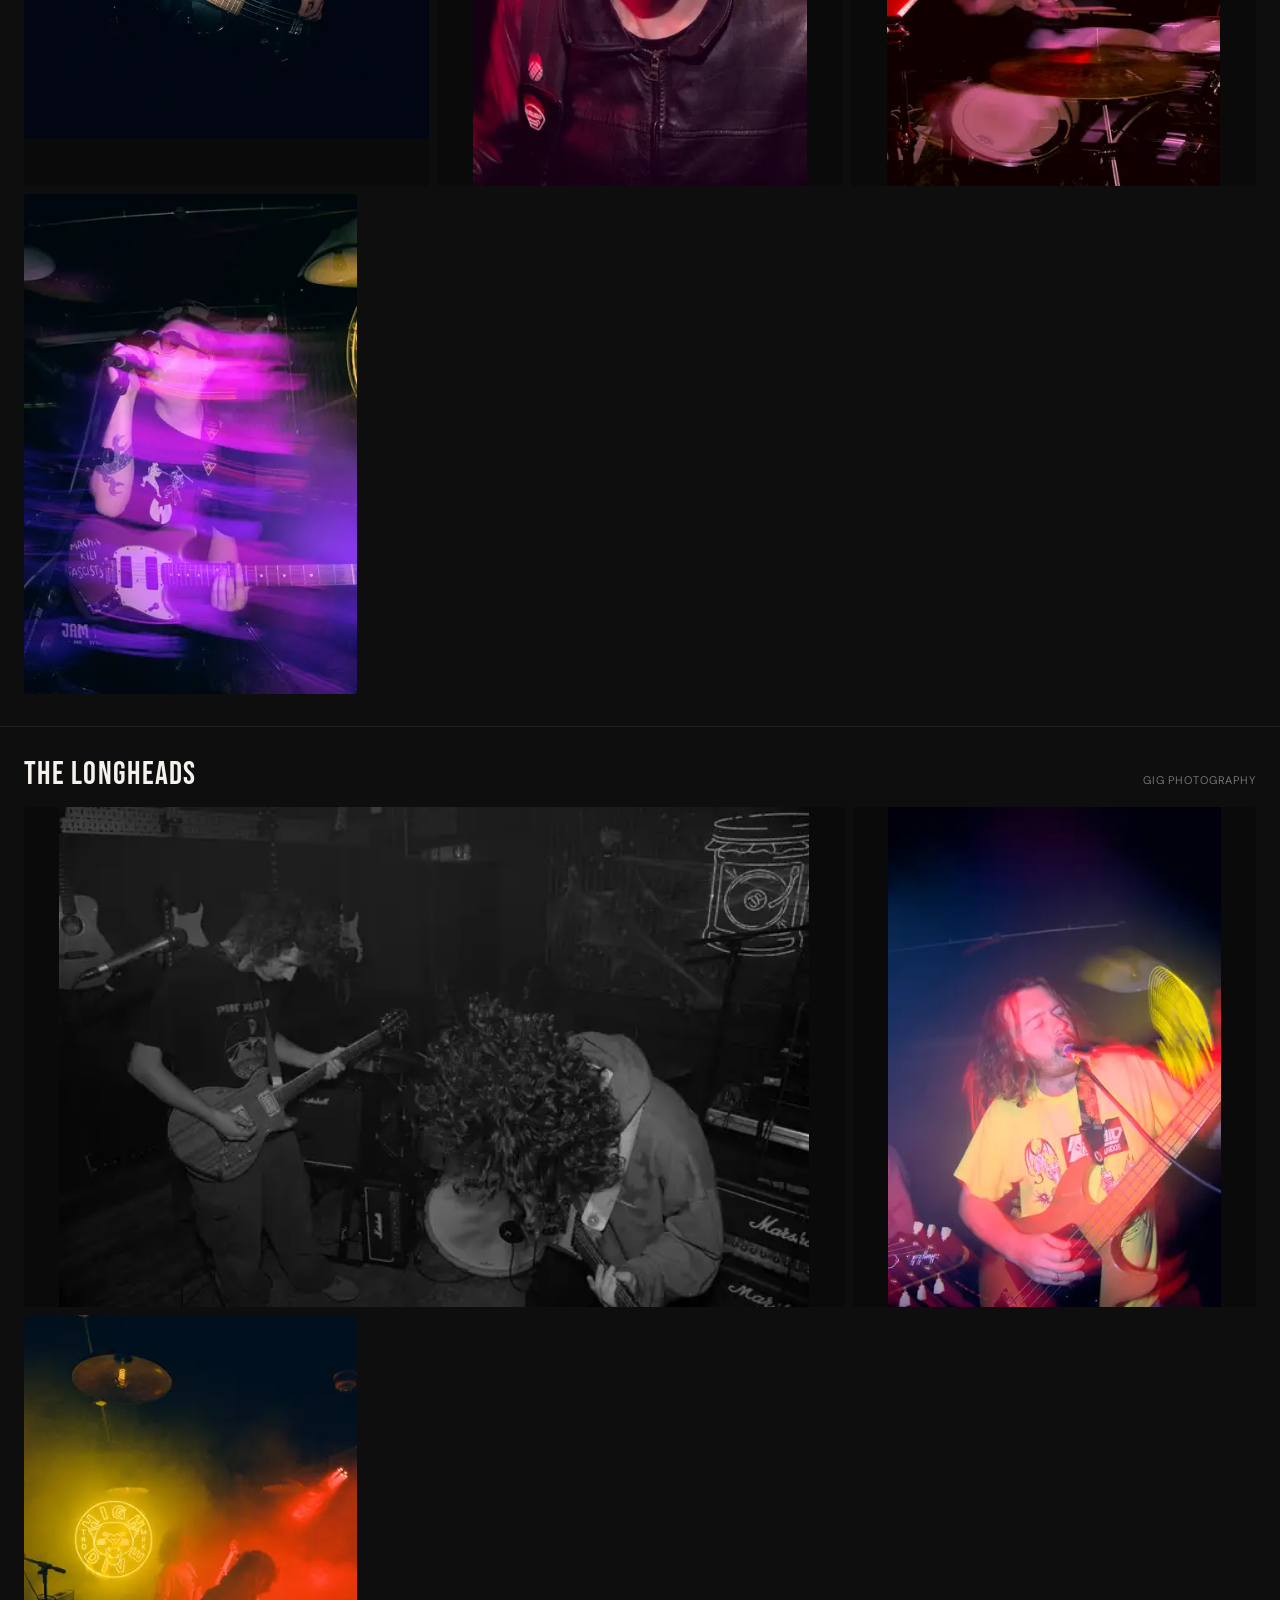
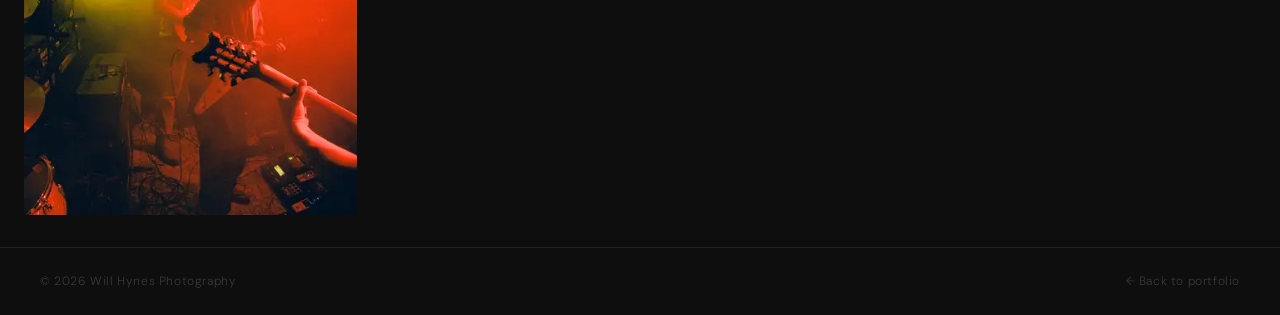
==== commit 31589413: "update images to webp for faster loading times, and improved internal scripts" ====
--- a/will_hynes_gallery.html
+++ b/will_hynes_gallery.html
@@ -10,6 +10,7 @@
       href="https://fonts.googleapis.com/css2?family=Bebas+Neue&family=DM+Sans:ital,wght@0,300;0,400;0,500;1,300&display=swap"
       rel="stylesheet"
     />
+    <link rel="preload" href="site_data.json" as="fetch" crossorigin>
     <script src="js/main.js"></script>
     <script src="js/lightbox.js"></script>
     <style>
@@ -369,7 +370,7 @@
                 }" onclick="openBandLightbox('${band.id}', ${index})">
                   ${
                     photo.src
-                      ? `<img src="${portfolio.getThumbnailPath(photo.src)}" alt="${band.name} live" loading="lazy">`
+                      ? `<img src="${portfolio.getThumbnailPath(photo.src)}" alt="${band.name} live" loading="lazy" decoding="async">`
                       : `
                     <div class="photo-slot-inner">
                       <svg width="28" height="28" viewBox="0 0 32 32" fill="none">
